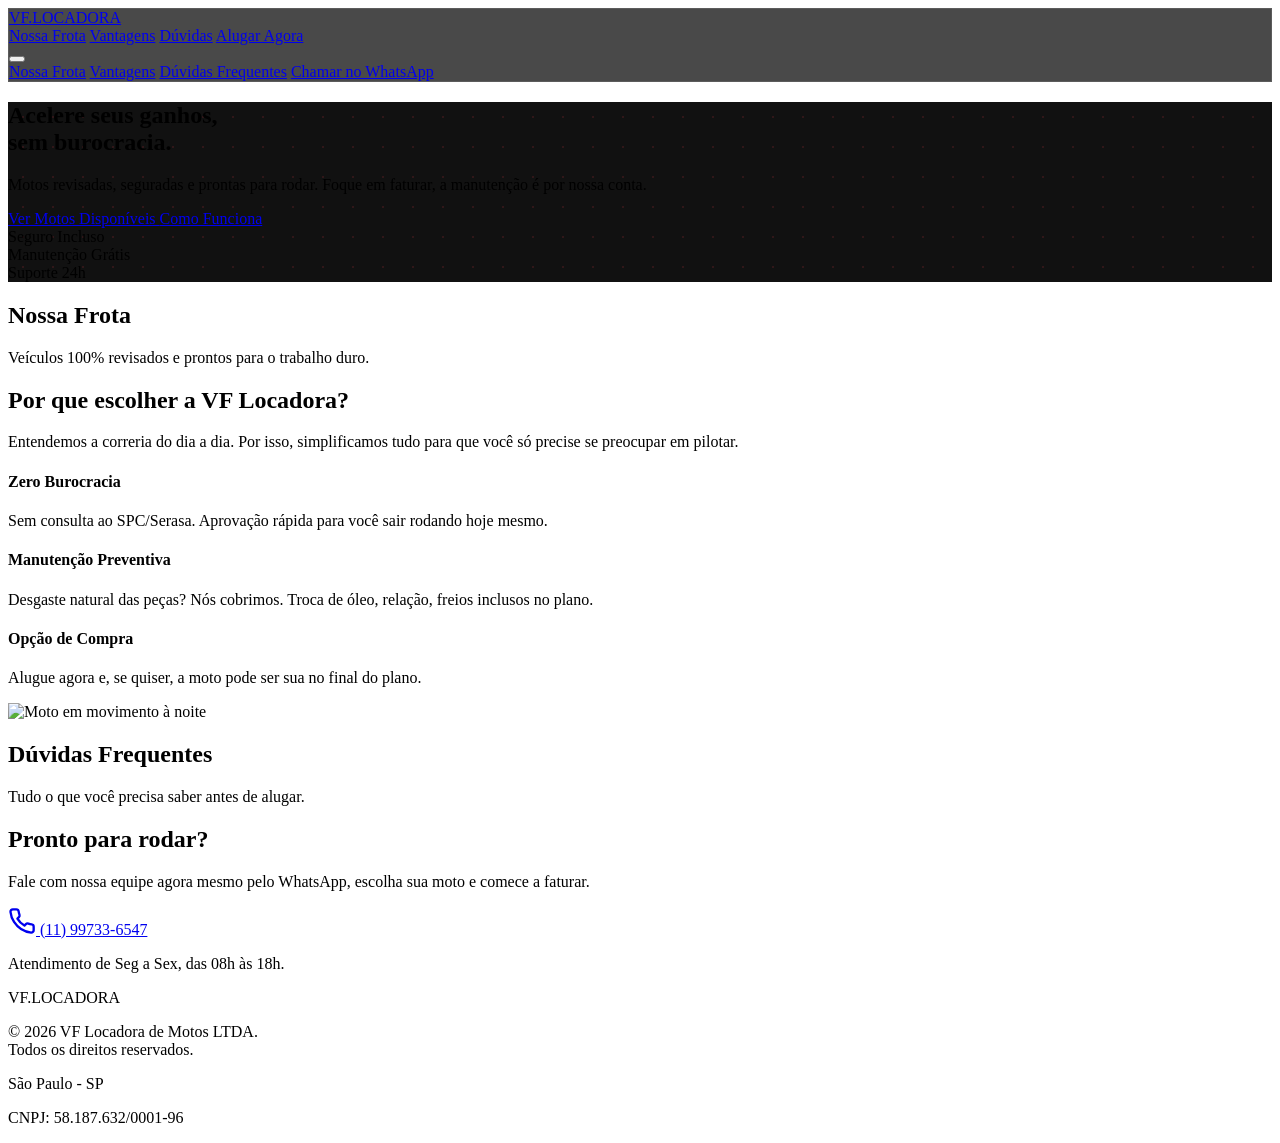
==== index.html @ 857b76a3 "MVP demonstração" ====
<!DOCTYPE html>
<html lang="pt-BR" class="scroll-smooth">
<head>
    <meta charset="UTF-8">
    <meta name="viewport" content="width=device-width, initial-scale=1.0">
    <title>VF Locadora de Motos | Aluguel Rápido e Fácil</title>
    <meta name="description" content="Alugue sua moto na VF Locadora. Modelos novos, sem burocracia e com o melhor preço para você focar no que importa.">
    <script src="https://cdn.tailwindcss.com"></script>
    <link rel="preconnect" href="https://fonts.googleapis.com">
    <link rel="preconnect" href="https://fonts.gstatic.com" crossorigin>
    <link href="https://fonts.googleapis.com/css2?family=Inter:wght@300;400;600;800&family=Montserrat:ital,wght@0,700;1,900&display=swap" rel="stylesheet">
    <script src="https://unpkg.com/lucide@latest"></script>
    <script>
        tailwind.config = {
            theme: {
                extend: {
                    colors: {
                        brand: {
                            red: '#E63946',
                            redDark: '#c72733',
                            black: '#111111',
                            darkGray: '#1C1C1C',
                            silver: '#D1D5DB', // gray-300 approx
                            lightSilver: '#F3F4F6' // gray-100
                        }
                    },
                    fontFamily: {
                        sans: ['Inter', 'sans-serif'],
                        display: ['Montserrat', 'sans-serif'],
                    }
                }
            }
        }
    </script>
    <style>
        .glass-panel {
            background: rgba(28, 28, 28, 0.8);
            backdrop-filter: blur(12px);
            -webkit-backdrop-filter: blur(12px);
            border: 1px solid rgba(255, 255, 255, 0.1);
        }
        
        .hero-pattern {
            background-color: #111111;
            background-image: radial-gradient(rgba(230, 57, 70, 0.15) 1px, transparent 1px);
            background-size: 30px 30px;
        }

        .moto-card {
            transition: transform 0.3s ease, box-shadow 0.3s ease;
        }
        .moto-card:hover {
            transform: translateY(-5px);
            box-shadow: 0 20px 25px -5px rgba(230, 57, 70, 0.1), 0 8px 10px -6px rgba(230, 57, 70, 0.1);
        }
    </style>
</head>
<body class="bg-brand-black text-brand-silver font-sans antialiased overflow-x-hidden">

    <nav class="fixed w-full z-50 glass-panel border-b-0">
        <div class="max-w-7xl mx-auto px-4 sm:px-6 lg:px-8">
            <div class="flex justify-between items-center h-20">
                <div class="flex-shrink-0 flex items-center">
                    <a href="#" class="font-display font-black text-3xl tracking-tighter text-white">
                        VF<span class="text-brand-red">.</span>LOCADORA
                    </a>
                </div>
                <div class="hidden md:flex space-x-8 items-center">
                    <a href="#frota" class="text-brand-silver hover:text-brand-red transition-colors font-semibold">Nossa Frota</a>
                    <a href="#vantagens" class="text-brand-silver hover:text-brand-red transition-colors font-semibold">Vantagens</a>
                    <a href="#faq" class="text-brand-silver hover:text-brand-red transition-colors font-semibold">Dúvidas</a>
                    <a href="#contato" class="bg-brand-red hover:bg-brand-redDark text-white px-6 py-2 rounded-full font-bold transition-all shadow-[0_0_15px_rgba(230,57,70,0.4)] hover:shadow-[0_0_25px_rgba(230,57,70,0.6)] flex items-center gap-2">
                        <i data-lucide="message-circle" class="w-5 h-5"></i>
                        Alugar Agora
                    </a>
                </div>
                <!-- Mobile menu button -->
                <div class="md:hidden flex items-center">
                    <button id="mobile-menu-btn" class="text-white hover:text-brand-red focus:outline-none">
                        <i data-lucide="menu" class="w-8 h-8"></i>
                    </button>
                </div>
            </div>
        </div>
        <!-- Mobile Menu Panel -->
        <div id="mobile-menu" class="hidden md:hidden bg-brand-darkGray border-t border-gray-800">
            <div class="px-2 pt-2 pb-3 space-y-1 sm:px-3">
                <a href="#frota" class="block px-3 py-2 text-base font-medium text-white hover:text-brand-red">Nossa Frota</a>
                <a href="#vantagens" class="block px-3 py-2 text-base font-medium text-white hover:text-brand-red">Vantagens</a>
                <a href="#faq" class="block px-3 py-2 text-base font-medium text-white hover:text-brand-red">Dúvidas Frequentes</a>
                <a href="#contato" class="block px-3 py-2 text-base font-bold text-brand-red">Chamar no WhatsApp</a>
            </div>
        </div>
    </nav>

    <section class="relative pt-32 pb-20 lg:pt-48 lg:pb-32 overflow-hidden hero-pattern">
        <!-- Abstract glowing orb -->
        <div class="absolute top-1/4 right-1/4 w-96 h-96 bg-brand-red rounded-full mix-blend-screen filter blur-[120px] opacity-30 animate-pulse"></div>
        
        <div class="max-w-7xl mx-auto px-4 sm:px-6 lg:px-8 relative z-10">
            <div class="text-center max-w-4xl mx-auto">
                <h1 class="text-4xl md:text-6xl lg:text-7xl font-display font-black text-white leading-tight mb-6">
                    Acelere seus ganhos, <br />
                    <span class="text-transparent bg-clip-text bg-gradient-to-r from-brand-red to-orange-500">
                        sem burocracia.
                    </span>
                </h1>
                <p class="mt-4 text-xl text-gray-400 mb-10 max-w-2xl mx-auto font-light">
                    Motos revisadas, seguradas e prontas para rodar. Foque em faturar, a manutenção é por nossa conta.
                </p>
                <div class="flex flex-col sm:flex-row gap-4 justify-center">
                    <a href="#frota" class="bg-brand-red hover:bg-brand-redDark text-white px-8 py-4 rounded-full font-bold text-lg transition-all shadow-[0_0_20px_rgba(230,57,70,0.4)] flex items-center justify-center gap-2">
                        Ver Motos Disponíveis
                        <i data-lucide="arrow-right" class="w-5 h-5"></i>
                    </a>
                    <a href="#vantagens" class="bg-transparent border border-brand-silver text-brand-silver hover:bg-white/5 hover:text-white px-8 py-4 rounded-full font-bold text-lg transition-all flex items-center justify-center">
                        Como Funciona
                    </a>
                </div>
                
                <!-- Trust badges -->
                <div class="mt-16 flex flex-wrap justify-center gap-8 text-gray-500 text-sm font-semibold uppercase tracking-wider">
                    <div class="flex items-center gap-2">
                        <i data-lucide="shield-check" class="text-brand-red"></i> Seguro Incluso
                    </div>
                    <div class="flex items-center gap-2">
                        <i data-lucide="wrench" class="text-brand-red"></i> Manutenção Grátis
                    </div>
                    <div class="flex items-center gap-2">
                        <i data-lucide="phone-call" class="text-brand-red"></i> Suporte 24h
                    </div>
                </div>
            </div>
        </div>
    </section>

    <section id="frota" class="py-24 bg-brand-darkGray relative">
        <div class="max-w-7xl mx-auto px-4 sm:px-6 lg:px-8">
            <div class="text-center mb-16">
                <h2 class="text-3xl md:text-5xl font-display font-black text-white mb-4">Nossa <span class="text-brand-red">Frota</span></h2>
                <p class="text-gray-400 text-lg">Veículos 100% revisados e prontos para o trabalho duro.</p>
            </div>

            <!-- Dynamic grid populated by JS -->
            <div id="motos-grid" class="grid grid-cols-1 md:grid-cols-2 lg:grid-cols-3 gap-8">
                <!-- Cards will be injected here -->
            </div>
        </div>
    </section>

    <section id="vantagens" class="py-24 bg-brand-black border-y border-gray-900">
        <div class="max-w-7xl mx-auto px-4 sm:px-6 lg:px-8">
            <div class="grid grid-cols-1 lg:grid-cols-2 gap-16 items-center">
                <div>
                    <h2 class="text-3xl md:text-4xl font-display font-black text-white mb-6">Por que escolher a <span class="text-brand-red">VF Locadora</span>?</h2>
                    <p class="text-gray-400 mb-8 text-lg">Entendemos a correria do dia a dia. Por isso, simplificamos tudo para que você só precise se preocupar em pilotar.</p>
                    
                    <div class="space-y-6">
                        <div class="flex gap-4">
                            <div class="flex-shrink-0 w-12 h-12 rounded-full bg-brand-red/10 flex items-center justify-center">
                                <i data-lucide="file-check-2" class="text-brand-red w-6 h-6"></i>
                            </div>
                            <div>
                                <h4 class="text-white font-bold text-xl">Zero Burocracia</h4>
                                <p class="text-gray-500 mt-1">Sem consulta ao SPC/Serasa. Aprovação rápida para você sair rodando hoje mesmo.</p>
                            </div>
                        </div>
                        <div class="flex gap-4">
                            <div class="flex-shrink-0 w-12 h-12 rounded-full bg-brand-red/10 flex items-center justify-center">
                                <i data-lucide="bike" class="text-brand-red w-6 h-6"></i>
                            </div>
                            <div>
                                <h4 class="text-white font-bold text-xl">Manutenção Preventiva</h4>
                                <p class="text-gray-500 mt-1">Desgaste natural das peças? Nós cobrimos. Troca de óleo, relação, freios inclusos no plano.</p>
                            </div>
                        </div>
                        <div class="flex gap-4">
                            <div class="flex-shrink-0 w-12 h-12 rounded-full bg-brand-red/10 flex items-center justify-center">
                                <i data-lucide="key" class="text-brand-red w-6 h-6"></i>
                            </div>
                            <div>
                                <h4 class="text-white font-bold text-xl">Opção de Compra</h4>
                                <p class="text-gray-500 mt-1">Alugue agora e, se quiser, a moto pode ser sua no final do plano.</p>
                            </div>
                        </div>
                    </div>
                </div>
                <div class="relative rounded-2xl overflow-hidden shadow-2xl">
                    <!-- Placeholder for an atmospheric image of a motorcycle -->
                    <img src="https://images.unsplash.com/photo-1558981403-c5f9899a28bc?ixlib=rb-4.0.3&auto=format&fit=crop&w=1000&q=80" alt="Moto em movimento à noite" class="w-full h-auto opacity-80 mix-blend-luminosity hover:mix-blend-normal transition-all duration-700" />
                    <div class="absolute inset-0 bg-gradient-to-tr from-brand-black via-transparent to-brand-red/20"></div>
                </div>
            </div>
        </div>
    </section>

    <section id="faq" class="py-24 bg-brand-darkGray">
        <div class="max-w-4xl mx-auto px-4 sm:px-6 lg:px-8">
            <div class="text-center mb-16">
                <h2 class="text-3xl md:text-5xl font-display font-black text-white mb-4">Dúvidas <span class="text-brand-red">Frequentes</span></h2>
                <p class="text-gray-400 text-lg">Tudo o que você precisa saber antes de alugar.</p>
            </div>

            <div class="space-y-4" id="faq-container">
                <!-- FAQs will be generated here by JS -->
            </div>
        </div>
    </section>

    <section id="contato" class="py-20 relative overflow-hidden bg-brand-red">
        <!-- Background pattern -->
        <div class="absolute inset-0 opacity-10 bg-[url('data:image/svg+xml,%3Csvg width=\'60\' height=\'60\' viewBox=\'0 0 60 60\' xmlns=\'http://www.w3.org/2000/svg\'%3E%3Cg fill=\'none\' fill-rule=\'evenodd\'%3E%3Cg fill=\'%23ffffff\' fill-opacity=\'1\'%3E%3Cpath d=\'M36 34v-4h-2v4h-4v2h4v4h2v-4h4v-2h-4zm0-30V0h-2v4h-4v2h4v4h2V6h4V4h-4zM6 34v-4H4v4H0v2h4v4h2v-4h4v-2H6zM6 4V0H4v4H0v2h4v4h2V6h4V4H6z\'/%3E%3C/g%3E%3C/g%3E%3C/svg%3E')]"></div>
        
        <div class="max-w-5xl mx-auto px-4 sm:px-6 lg:px-8 relative z-10 text-center">
            <h2 class="text-3xl md:text-5xl font-display font-black text-white mb-6">Pronto para rodar?</h2>
            <p class="text-white/90 text-xl mb-10 max-w-2xl mx-auto">
                Fale com nossa equipe agora mesmo pelo WhatsApp, escolha sua moto e comece a faturar.
            </p>
            
            <a href="https://wa.me/5511997336547?text=Olá,%20tenho%20interesse%20em%20alugar%20uma%20moto%20na%20VF%20Locadora!" target="_blank" rel="noopener noreferrer" 
               class="inline-flex items-center gap-3 bg-white text-brand-black hover:bg-gray-100 px-8 py-5 rounded-full font-bold text-xl transition-transform hover:scale-105 shadow-xl">
                <!-- Custom WhatsApp Icon -->
                <svg xmlns="http://www.w3.org/2000/svg" width="28" height="28" viewBox="0 0 24 24" fill="none" stroke="currentColor" stroke-width="2" stroke-linecap="round" stroke-linejoin="round" class="text-green-500"><path d="M22 16.92v3a2 2 0 0 1-2.18 2 19.79 19.79 0 0 1-8.63-3.07 19.5 19.5 0 0 1-6-6 19.79 19.79 0 0 1-3.07-8.67A2 2 0 0 1 4.11 2h3a2 2 0 0 1 2 1.72 12.84 12.84 0 0 0 .7 2.81 2 2 0 0 1-.45 2.11L8.09 9.91a16 16 0 0 0 6 6l1.27-1.27a2 2 0 0 1 2.11-.45 12.84 12.84 0 0 0 2.81.7A2 2 0 0 1 22 16.92z"></path></svg>
                (11) 99733-6547
            </a>
            
            <p class="mt-6 text-white/70 text-sm">Atendimento de Seg a Sex, das 08h às 18h.</p>
        </div>
    </section>

    <footer class="bg-brand-black border-t border-gray-900 py-12">
        <div class="max-w-7xl mx-auto px-4 sm:px-6 lg:px-8 flex flex-col md:flex-row justify-between items-center gap-6">
            <div class="text-center md:text-left">
                <span class="font-display font-black text-2xl text-white block mb-2">VF<span class="text-brand-red">.</span>LOCADORA</span>
                <p class="text-gray-500 text-sm">© 2026 VF Locadora de Motos LTDA.<br/>Todos os direitos reservados.</p>
            </div>
            
            <div class="text-center md:text-right text-gray-500 text-sm">
                <p class="mb-1"><i data-lucide="map-pin" class="inline w-4 h-4 mr-1"></i> São Paulo - SP</p>
                <p>CNPJ: 58.187.632/0001-96</p>
            </div>
        </div>
    </footer>

    <script>
        // Initialize Lucide Icons
        lucide.createIcons();

        // Mobile Menu Toggle
        const btn = document.getElementById('mobile-menu-btn');
        const menu = document.getElementById('mobile-menu');

        btn.addEventListener('click', () => {
            menu.classList.toggle('hidden');
        });

        // Data for Motorcycles (Can be easily edited here)
        const motos = [
            {
                nome: "Honda CG Fan 160",
                status: "Seminova",
                precoDiario: "43,00",
                precoSemanal: "300,00",
                caucao: "700,00",
                imagem: "https://placehold.co/600x400/222222/E63946?text=CG+Fan+160", // Placeholder for actual bike image
                destaque: false
            },
            {
                nome: "Honda CG Start 160",
                status: "Seminova",
                precoDiario: "38,50",
                precoSemanal: "270,00",
                caucao: "700,00",
                imagem: "https://placehold.co/600x400/222222/D1D5DB?text=CG+Start+160",
                destaque: true // Makes it pop out
            },
            {
                nome: "Honda CG Start 160",
                status: "Zero KM (2025)",
                precoDiario: "48,50",
                precoSemanal: "340,00",
                caucao: "900,00",
                imagem: "https://placehold.co/600x400/222222/ffffff?text=CG+Start+2025",
                destaque: false
            }
        ];

        // Render Motorcycles
        const grid = document.getElementById('motos-grid');
        motos.forEach(moto => {
            const card = document.createElement('div');
            card.className = `moto-card bg-brand-black rounded-2xl overflow-hidden border border-gray-800 flex flex-col ${moto.destaque ? 'ring-2 ring-brand-red relative' : ''}`;
            
            let badgeHtml = '';
            if (moto.destaque) {
                badgeHtml = `<div class="absolute top-4 right-4 bg-brand-red text-white text-xs font-bold px-3 py-1 rounded-full z-10 uppercase tracking-wider">Mais Popular</div>`;
            }

            card.innerHTML = `
                ${badgeHtml}
                <div class="h-48 overflow-hidden bg-gray-900 relative">
                    <img src="${moto.imagem}" alt="${moto.nome}" class="w-full h-full object-cover opacity-80 mix-blend-screen">
                    <div class="absolute bottom-0 left-0 w-full p-4 bg-gradient-to-t from-black to-transparent">
                        <span class="text-xs font-bold text-gray-300 bg-gray-800/80 px-2 py-1 rounded backdrop-blur-sm">${moto.status}</span>
                    </div>
                </div>
                <div class="p-6 flex-grow flex flex-col">
                    <h3 class="text-2xl font-bold text-white mb-4 font-display">${moto.nome}</h3>
                    
                    <div class="space-y-3 mb-6 flex-grow">
                        <div class="flex justify-between items-center border-b border-gray-800 pb-2">
                            <span class="text-gray-400">Diária (aprox.)</span>
                            <span class="text-xl font-bold text-white">R$ ${moto.precoDiario}</span>
                        </div>
                        <div class="flex justify-between items-center border-b border-gray-800 pb-2">
                            <span class="text-gray-400">Plano Semanal</span>
                            <span class="text-lg font-semibold text-brand-red">R$ ${moto.precoSemanal}</span>
                        </div>
                        <div class="flex justify-between items-center">
                            <span class="text-gray-500 text-sm">Caução</span>
                            <span class="text-gray-300 text-sm">R$ ${moto.caucao}</span>
                        </div>
                    </div>
                    
                    <a href="https://wa.me/5511997336547?text=Olá,%20tenho%20interesse%20na%20moto%20${encodeURIComponent(moto.nome)}%20(${encodeURIComponent(moto.status)})" target="_blank" 
                       class="w-full text-center bg-gray-800 hover:bg-brand-red text-white font-bold py-3 px-4 rounded-xl transition-colors mt-auto">
                        Reservar Esta Moto
                    </a>
                </div>
            `;
            grid.appendChild(card);
        });

        // FAQ Data
        const faqs = [
            {
                pergunta: "Preciso ter nome limpo para alugar?",
                resposta: "Não! Na VF Locadora nós não fazemos consulta ao SPC ou Serasa. Queremos facilitar o seu trabalho."
            },
            {
                pergunta: "O que está incluso no valor do aluguel?",
                resposta: "O valor inclui a moto revisada, IPVA e licenciamento pagos, seguro contra roubo e furto, guincho e suporte 24h, e manutenção preventiva (desgaste natural)."
            },
            {
                pergunta: "Como funciona o caução?",
                resposta: "O caução é um valor de garantia pago na retirada da moto. Ele é devolvido no término do contrato, conforme os termos estabelecidos (como eventuais descontos por avarias não cobertas)."
            },
            {
                pergunta: "Onde vocês atendem?",
                resposta: "Atualmente atendemos São Paulo (foco na Zona Leste), Guarulhos, Alto Tietê e região."
            },
            {
                pergunta: "Quais as formas de pagamento aceitas?",
                resposta: "Aceitamos PIX, Cartão de Crédito, Cartão de Débito e Dinheiro."
            }
        ];

        // Render FAQs with accordion logic
        const faqContainer = document.getElementById('faq-container');
        faqs.forEach((faq, index) => {
            const item = document.createElement('div');
            item.className = 'border border-gray-800 rounded-xl bg-brand-black overflow-hidden transition-all duration-300';
            item.innerHTML = `
                <button class="faq-btn w-full text-left px-6 py-5 focus:outline-none flex justify-between items-center" data-index="${index}">
                    <span class="font-bold text-lg text-white pr-4">${faq.pergunta}</span>
                    <i data-lucide="chevron-down" class="text-brand-red transition-transform duration-300 w-5 h-5 flex-shrink-0" id="icon-${index}"></i>
                </button>
                <div class="faq-content hidden px-6 pb-5 text-gray-400" id="content-${index}">
                    <p>${faq.resposta}</p>
                </div>
            `;
            faqContainer.appendChild(item);
        });

        // Re-init icons for the newly injected HTML
        lucide.createIcons();

        // FAQ Interaction Logic
        document.querySelectorAll('.faq-btn').forEach(btn => {
            btn.addEventListener('click', () => {
                const index = btn.getAttribute('data-index');
                const content = document.getElementById(`content-${index}`);
                const icon = document.getElementById(`icon-${index}`);
                
                // Toggle current
                if (content.classList.contains('hidden')) {
                    content.classList.remove('hidden');
                    icon.style.transform = 'rotate(180deg)';
                } else {
                    content.classList.add('hidden');
                    icon.style.transform = 'rotate(0deg)';
                }
            });
        });
    </script>
</body>
</html>
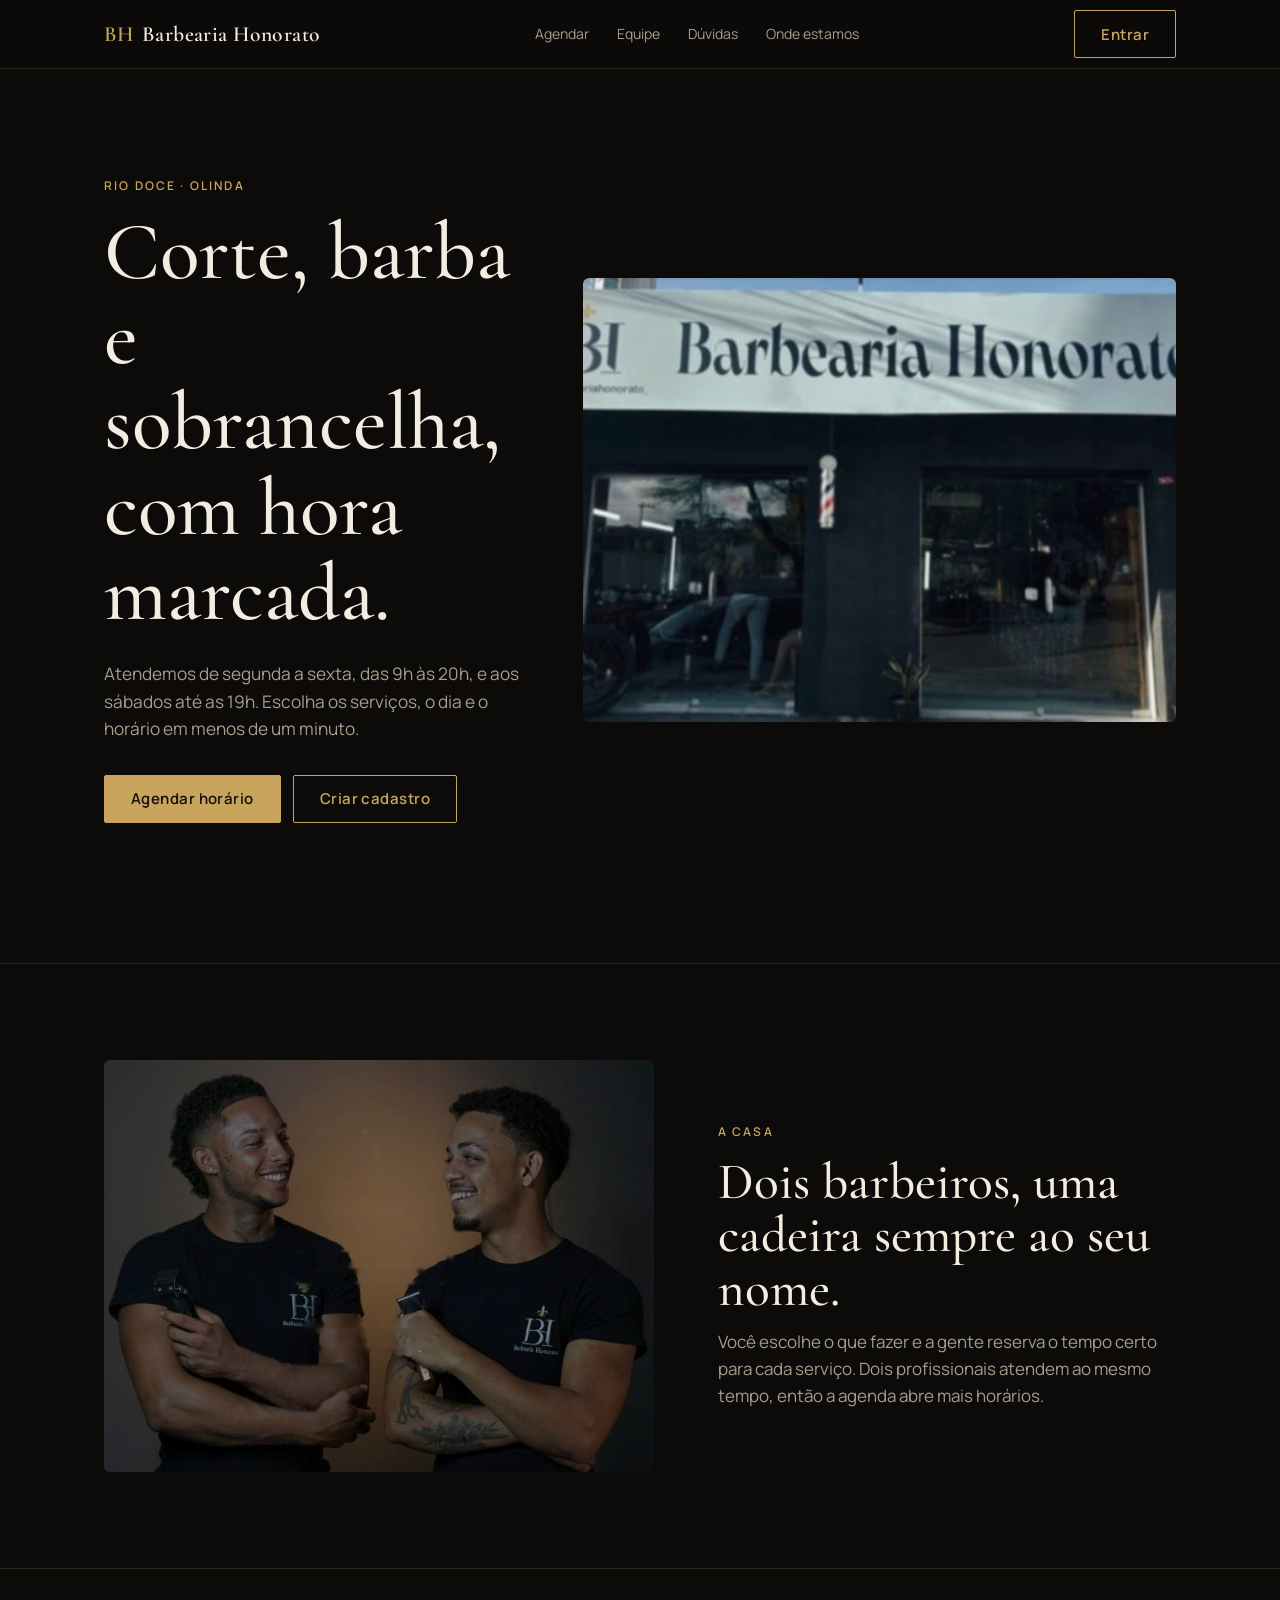
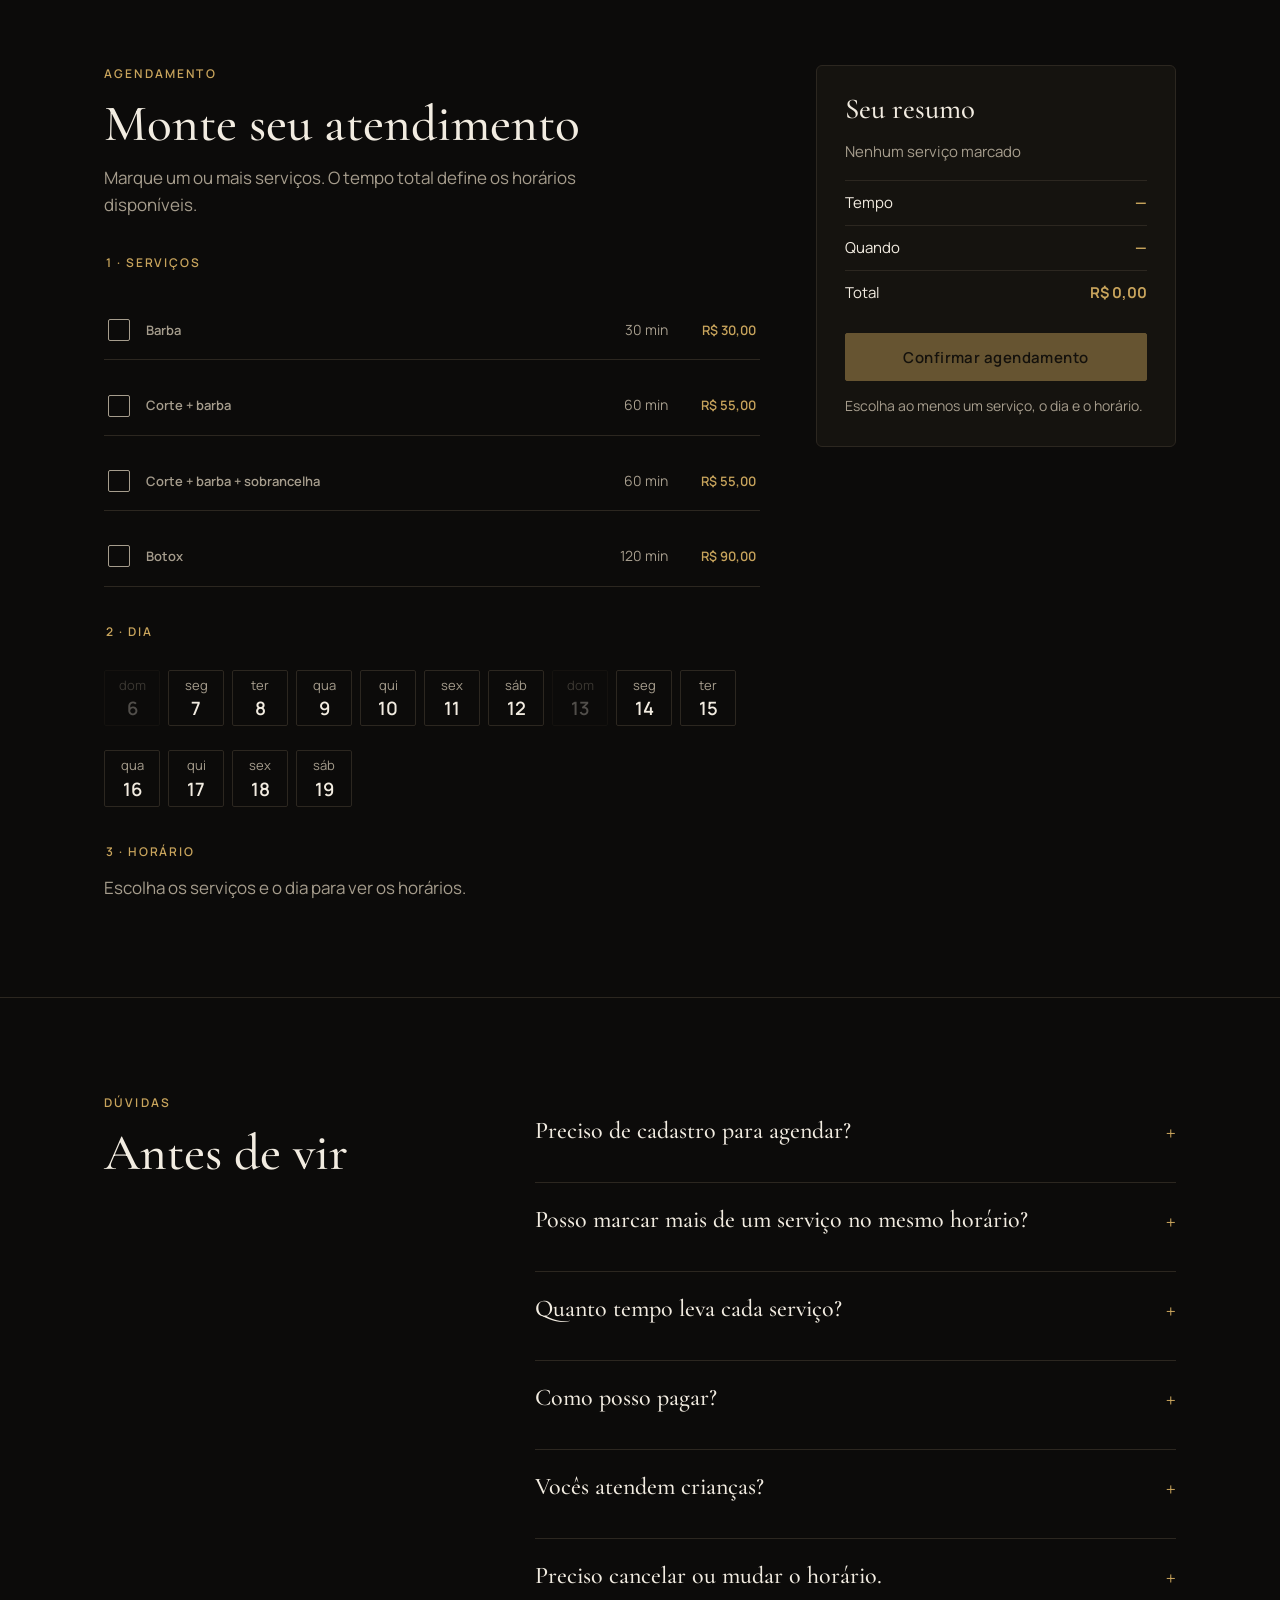
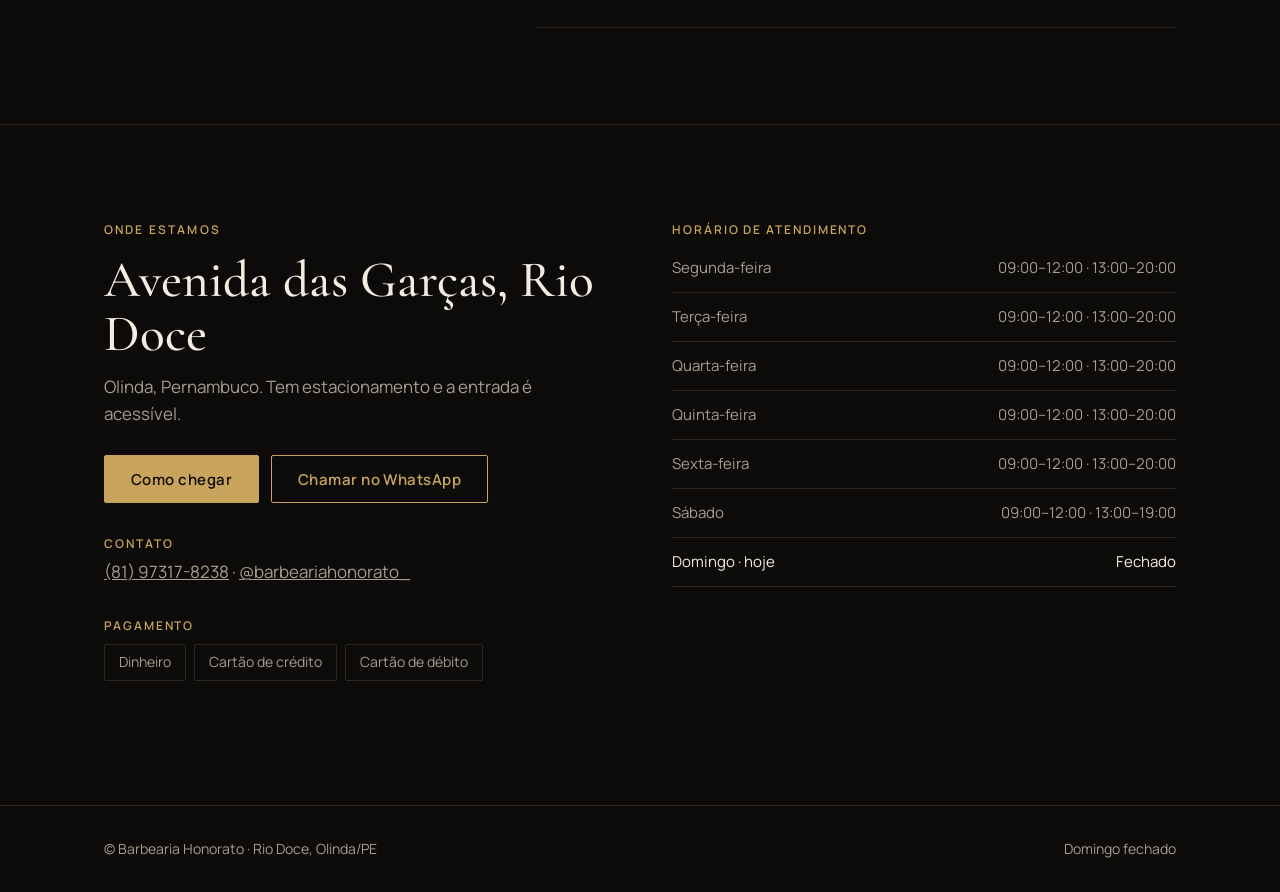
==== commit 1b57a3fd: "barbearia" ====
--- a/index.html
+++ b/index.html
@@ -1,397 +1,80 @@
-<!DOCTYPE html>
-<html lang="pt-BR" class="scroll-smooth">
+<!doctype html>
+<html lang="pt-BR">
 <head>
-    <meta charset="UTF-8">
-    <meta name="viewport" content="width=device-width, initial-scale=1.0">
-    <title>VF Locadora de Motos | Aluguel Rápido e Fácil</title>
-    <meta name="description" content="Alugue sua moto na VF Locadora. Modelos novos, sem burocracia e com o melhor preço para você focar no que importa.">
-    <script src="https://cdn.tailwindcss.com"></script>
-    <link rel="preconnect" href="https://fonts.googleapis.com">
-    <link rel="preconnect" href="https://fonts.gstatic.com" crossorigin>
-    <link href="https://fonts.googleapis.com/css2?family=Inter:wght@300;400;600;800&family=Montserrat:ital,wght@0,700;1,900&display=swap" rel="stylesheet">
-    <script src="https://unpkg.com/lucide@latest"></script>
-    <script>
-        tailwind.config = {
-            theme: {
-                extend: {
-                    colors: {
-                        brand: {
-                            red: '#E63946',
-                            redDark: '#c72733',
-                            black: '#111111',
-                            darkGray: '#1C1C1C',
-                            silver: '#D1D5DB', // gray-300 approx
-                            lightSilver: '#F3F4F6' // gray-100
-                        }
-                    },
-                    fontFamily: {
-                        sans: ['Inter', 'sans-serif'],
-                        display: ['Montserrat', 'sans-serif'],
-                    }
-                }
-            }
-        }
-    </script>
-    <style>
-        .glass-panel {
-            background: rgba(28, 28, 28, 0.8);
-            backdrop-filter: blur(12px);
-            -webkit-backdrop-filter: blur(12px);
-            border: 1px solid rgba(255, 255, 255, 0.1);
-        }
-        
-        .hero-pattern {
-            background-color: #111111;
-            background-image: radial-gradient(rgba(230, 57, 70, 0.15) 1px, transparent 1px);
-            background-size: 30px 30px;
-        }
+<meta charset="utf-8">
+<meta name="viewport" content="width=device-width, initial-scale=1, viewport-fit=cover">
+<title>Barbearia Honorato — Rio Doce, Olinda</title>
+<meta name="description" content="Corte, barba e sobrancelha em Rio Doce, Olinda. Faça seu cadastro e agende online, de segunda a sábado.">
+<link rel="preconnect" href="https://fonts.googleapis.com">
+<link rel="stylesheet" href="https://fonts.googleapis.com/css2?family=Cormorant+Garamond:wght@400;500;600&family=Manrope:wght@400;500;600;700&display=swap">
+<link rel="stylesheet" href="style.css">
+</head>
+<body>
+<a class="skip" href="#agendar">Ir para o agendamento</a>
+<header><div class="w">
+<a class="logo" href="#top"><i>BH</i>Barbearia Honorato</a>
+<nav aria-label="Principal"><a class="lk" href="#agendar">Agendar</a><a class="lk" href="#equipe">Equipe</a><a class="lk" href="#duvidas">Dúvidas</a><a class="lk" href="#onde">Onde estamos</a></nav>
+<button class="b o" id="acct" type="button">Entrar</button>
+</div></header>
 
-        .moto-card {
-            transition: transform 0.3s ease, box-shadow 0.3s ease;
-        }
-        .moto-card:hover {
-            transform: translateY(-5px);
-            box-shadow: 0 20px 25px -5px rgba(230, 57, 70, 0.1), 0 8px 10px -6px rgba(230, 57, 70, 0.1);
-        }
-    </style>
-</head>
-<body class="bg-brand-black text-brand-silver font-sans antialiased overflow-x-hidden">
+<main id="top">
+<section class="hero"><div class="w">
+<div>
+<span class="k" data-enter>Rio Doce · Olinda</span>
+<h1 data-enter="2">Corte, barba e sobrancelha, com hora marcada.</h1>
+<p data-enter="3">Atendemos de segunda a sexta, das 9h às 20h, e aos sábados até as 19h. Escolha os serviços, o dia e o horário em menos de um minuto.</p>
+<div class="acts" data-enter="4"><a class="b" href="#agendar">Agendar horário</a><button class="b o" type="button" data-open="reg">Criar cadastro</button></div>
+</div>
+<div class="ph" data-enter="2"><img src="assets/fachada.jpg" width="617" height="361" alt="Fachada da Barbearia Honorato, com o letreiro e o poste de barbeiro na entrada"></div>
+</div></section>
 
-    <nav class="fixed w-full z-50 glass-panel border-b-0">
-        <div class="max-w-7xl mx-auto px-4 sm:px-6 lg:px-8">
-            <div class="flex justify-between items-center h-20">
-                <div class="flex-shrink-0 flex items-center">
-                    <a href="#" class="font-display font-black text-3xl tracking-tighter text-white">
-                        VF<span class="text-brand-red">.</span>LOCADORA
-                    </a>
-                </div>
-                <div class="hidden md:flex space-x-8 items-center">
-                    <a href="#frota" class="text-brand-silver hover:text-brand-red transition-colors font-semibold">Nossa Frota</a>
-                    <a href="#vantagens" class="text-brand-silver hover:text-brand-red transition-colors font-semibold">Vantagens</a>
-                    <a href="#faq" class="text-brand-silver hover:text-brand-red transition-colors font-semibold">Dúvidas</a>
-                    <a href="#contato" class="bg-brand-red hover:bg-brand-redDark text-white px-6 py-2 rounded-full font-bold transition-all shadow-[0_0_15px_rgba(230,57,70,0.4)] hover:shadow-[0_0_25px_rgba(230,57,70,0.6)] flex items-center gap-2">
-                        <i data-lucide="message-circle" class="w-5 h-5"></i>
-                        Alugar Agora
-                    </a>
-                </div>
-                <!-- Mobile menu button -->
-                <div class="md:hidden flex items-center">
-                    <button id="mobile-menu-btn" class="text-white hover:text-brand-red focus:outline-none">
-                        <i data-lucide="menu" class="w-8 h-8"></i>
-                    </button>
-                </div>
-            </div>
-        </div>
-        <!-- Mobile Menu Panel -->
-        <div id="mobile-menu" class="hidden md:hidden bg-brand-darkGray border-t border-gray-800">
-            <div class="px-2 pt-2 pb-3 space-y-1 sm:px-3">
-                <a href="#frota" class="block px-3 py-2 text-base font-medium text-white hover:text-brand-red">Nossa Frota</a>
-                <a href="#vantagens" class="block px-3 py-2 text-base font-medium text-white hover:text-brand-red">Vantagens</a>
-                <a href="#faq" class="block px-3 py-2 text-base font-medium text-white hover:text-brand-red">Dúvidas Frequentes</a>
-                <a href="#contato" class="block px-3 py-2 text-base font-bold text-brand-red">Chamar no WhatsApp</a>
-            </div>
-        </div>
-    </nav>
+<section class="team" id="equipe"><div class="w">
+<div class="ph"><img loading="lazy" src="assets/equipe.jpg" width="920" height="691" alt="Os dois barbeiros da Honorato sorrindo, de braços cruzados e com as máquinas na mão"></div>
+<div><span class="k">A casa</span><h2>Dois barbeiros, uma cadeira sempre ao seu nome.</h2><p>Você escolhe o que fazer e a gente reserva o tempo certo para cada serviço. Dois profissionais atendem ao mesmo tempo, então a agenda abre mais horários.</p></div>
+</div></section>
 
-    <section class="relative pt-32 pb-20 lg:pt-48 lg:pb-32 overflow-hidden hero-pattern">
-        <!-- Abstract glowing orb -->
-        <div class="absolute top-1/4 right-1/4 w-96 h-96 bg-brand-red rounded-full mix-blend-screen filter blur-[120px] opacity-30 animate-pulse"></div>
-        
-        <div class="max-w-7xl mx-auto px-4 sm:px-6 lg:px-8 relative z-10">
-            <div class="text-center max-w-4xl mx-auto">
-                <h1 class="text-4xl md:text-6xl lg:text-7xl font-display font-black text-white leading-tight mb-6">
-                    Acelere seus ganhos, <br />
-                    <span class="text-transparent bg-clip-text bg-gradient-to-r from-brand-red to-orange-500">
-                        sem burocracia.
-                    </span>
-                </h1>
-                <p class="mt-4 text-xl text-gray-400 mb-10 max-w-2xl mx-auto font-light">
-                    Motos revisadas, seguradas e prontas para rodar. Foque em faturar, a manutenção é por nossa conta.
-                </p>
-                <div class="flex flex-col sm:flex-row gap-4 justify-center">
-                    <a href="#frota" class="bg-brand-red hover:bg-brand-redDark text-white px-8 py-4 rounded-full font-bold text-lg transition-all shadow-[0_0_20px_rgba(230,57,70,0.4)] flex items-center justify-center gap-2">
-                        Ver Motos Disponíveis
-                        <i data-lucide="arrow-right" class="w-5 h-5"></i>
-                    </a>
-                    <a href="#vantagens" class="bg-transparent border border-brand-silver text-brand-silver hover:bg-white/5 hover:text-white px-8 py-4 rounded-full font-bold text-lg transition-all flex items-center justify-center">
-                        Como Funciona
-                    </a>
-                </div>
-                
-                <!-- Trust badges -->
-                <div class="mt-16 flex flex-wrap justify-center gap-8 text-gray-500 text-sm font-semibold uppercase tracking-wider">
-                    <div class="flex items-center gap-2">
-                        <i data-lucide="shield-check" class="text-brand-red"></i> Seguro Incluso
-                    </div>
-                    <div class="flex items-center gap-2">
-                        <i data-lucide="wrench" class="text-brand-red"></i> Manutenção Grátis
-                    </div>
-                    <div class="flex items-center gap-2">
-                        <i data-lucide="phone-call" class="text-brand-red"></i> Suporte 24h
-                    </div>
-                </div>
-            </div>
-        </div>
-    </section>
+<section class="book" id="agendar"><div class="w">
+<div>
+<span class="k">Agendamento</span><h2>Monte seu atendimento</h2>
+<p>Marque um ou mais serviços. O tempo total define os horários disponíveis.</p>
+<fieldset><legend>1 · Serviços</legend><div id="svcs"></div></fieldset>
+<fieldset><legend>2 · Dia</legend><div class="chips" id="days"></div></fieldset>
+<fieldset><legend>3 · Horário</legend><div class="chips" id="slots" aria-live="polite"></div></fieldset>
+</div>
+<aside class="sum" aria-labelledby="sh"><h3 id="sh">Seu resumo</h3>
+<ul id="sl"></ul>
+<div class="row"><span>Tempo</span><b id="st">—</b></div><div class="row"><span>Quando</span><b id="sw">—</b></div><div class="row"><span>Total</span><b id="sp">R$ 0,00</b></div>
+<button class="b" id="ok" type="button" disabled>Confirmar agendamento</button>
+<div class="msg" id="msg" role="status">Escolha ao menos um serviço, o dia e o horário.</div>
+</aside>
+</div></section>
 
-    <section id="frota" class="py-24 bg-brand-darkGray relative">
-        <div class="max-w-7xl mx-auto px-4 sm:px-6 lg:px-8">
-            <div class="text-center mb-16">
-                <h2 class="text-3xl md:text-5xl font-display font-black text-white mb-4">Nossa <span class="text-brand-red">Frota</span></h2>
-                <p class="text-gray-400 text-lg">Veículos 100% revisados e prontos para o trabalho duro.</p>
-            </div>
+<section class="faq" id="duvidas"><div class="w">
+<div><span class="k">Dúvidas</span><h2>Antes de vir</h2></div>
+<div>
+<details><summary>Preciso de cadastro para agendar?</summary><p>Sim, só uma vez: nome e WhatsApp. Com o cadastro você vê e cancela seus horários em “Meus agendamentos”.</p></details>
+<details><summary>Posso marcar mais de um serviço no mesmo horário?</summary><p>Pode. Marque, por exemplo, corte e barba, e o sistema soma o tempo e só mostra horários em que tudo cabe.</p></details>
+<details><summary>Quanto tempo leva cada serviço?</summary><p>Barba, 30 minutos. Corte com barba, 60 minutos. Botox, 120 minutos. O tempo aparece ao lado de cada serviço.</p></details>
+<details><summary>Como posso pagar?</summary><p>Dinheiro, cartão de crédito e cartão de débito.</p></details>
+<details><summary>Vocês atendem crianças?</summary><p>Sim. A barbearia também tem Wi-Fi, estacionamento e acessibilidade.</p></details>
+<details><summary>Preciso cancelar ou mudar o horário.</summary><p>Abra “Meus agendamentos” e cancele por lá, depois marque outro horário. Se preferir, chame no WhatsApp.</p></details>
+</div>
+</div></section>
 
-            <!-- Dynamic grid populated by JS -->
-            <div id="motos-grid" class="grid grid-cols-1 md:grid-cols-2 lg:grid-cols-3 gap-8">
-                <!-- Cards will be injected here -->
-            </div>
-        </div>
-    </section>
+<section class="loc" id="onde"><div class="w">
+<div><span class="k">Onde estamos</span><h2>Avenida das Garças, Rio Doce</h2><p>Olinda, Pernambuco. Tem estacionamento e a entrada é acessível.</p>
+<div class="acts" style="margin-top:28px"><a class="b" href="https://www.google.com/maps/search/?api=1&query=Barbearia+Honorato+Avenida+das+Gar%C3%A7as+Rio+Doce+Olinda" target="_blank" rel="noopener">Como chegar</a><a class="b o" href="https://wa.me/5581973178238" target="_blank" rel="noopener">Chamar no WhatsApp</a></div>
+<h3 class="s">Contato</h3><p><a class="lk" href="tel:+5581973178238">(81) 97317-8238</a> · <a class="lk" href="https://instagram.com/barbeariahonorato_" target="_blank" rel="noopener">@barbeariahonorato_</a></p>
+<h3 class="s">Pagamento</h3><div class="pills"><span>Dinheiro</span><span>Cartão de crédito</span><span>Cartão de débito</span></div></div>
+<div><h3 class="s" style="margin-top:0">Horário de atendimento</h3>
+<dl id="hrs"></dl></div>
+</div></section>
+</main>
+<footer><div class="w"><span>© Barbearia Honorato · Rio Doce, Olinda/PE</span><span>Domingo fechado</span></div></footer>
 
-    <section id="vantagens" class="py-24 bg-brand-black border-y border-gray-900">
-        <div class="max-w-7xl mx-auto px-4 sm:px-6 lg:px-8">
-            <div class="grid grid-cols-1 lg:grid-cols-2 gap-16 items-center">
-                <div>
-                    <h2 class="text-3xl md:text-4xl font-display font-black text-white mb-6">Por que escolher a <span class="text-brand-red">VF Locadora</span>?</h2>
-                    <p class="text-gray-400 mb-8 text-lg">Entendemos a correria do dia a dia. Por isso, simplificamos tudo para que você só precise se preocupar em pilotar.</p>
-                    
-                    <div class="space-y-6">
-                        <div class="flex gap-4">
-                            <div class="flex-shrink-0 w-12 h-12 rounded-full bg-brand-red/10 flex items-center justify-center">
-                                <i data-lucide="file-check-2" class="text-brand-red w-6 h-6"></i>
-                            </div>
-                            <div>
-                                <h4 class="text-white font-bold text-xl">Zero Burocracia</h4>
-                                <p class="text-gray-500 mt-1">Sem consulta ao SPC/Serasa. Aprovação rápida para você sair rodando hoje mesmo.</p>
-                            </div>
-                        </div>
-                        <div class="flex gap-4">
-                            <div class="flex-shrink-0 w-12 h-12 rounded-full bg-brand-red/10 flex items-center justify-center">
-                                <i data-lucide="bike" class="text-brand-red w-6 h-6"></i>
-                            </div>
-                            <div>
-                                <h4 class="text-white font-bold text-xl">Manutenção Preventiva</h4>
-                                <p class="text-gray-500 mt-1">Desgaste natural das peças? Nós cobrimos. Troca de óleo, relação, freios inclusos no plano.</p>
-                            </div>
-                        </div>
-                        <div class="flex gap-4">
-                            <div class="flex-shrink-0 w-12 h-12 rounded-full bg-brand-red/10 flex items-center justify-center">
-                                <i data-lucide="key" class="text-brand-red w-6 h-6"></i>
-                            </div>
-                            <div>
-                                <h4 class="text-white font-bold text-xl">Opção de Compra</h4>
-                                <p class="text-gray-500 mt-1">Alugue agora e, se quiser, a moto pode ser sua no final do plano.</p>
-                            </div>
-                        </div>
-                    </div>
-                </div>
-                <div class="relative rounded-2xl overflow-hidden shadow-2xl">
-                    <!-- Placeholder for an atmospheric image of a motorcycle -->
-                    <img src="https://images.unsplash.com/photo-1558981403-c5f9899a28bc?ixlib=rb-4.0.3&auto=format&fit=crop&w=1000&q=80" alt="Moto em movimento à noite" class="w-full h-auto opacity-80 mix-blend-luminosity hover:mix-blend-normal transition-all duration-700" />
-                    <div class="absolute inset-0 bg-gradient-to-tr from-brand-black via-transparent to-brand-red/20"></div>
-                </div>
-            </div>
-        </div>
-    </section>
+<dialog id="dlg" aria-labelledby="dt"><button class="x" type="button" aria-label="Fechar" id="cx">×</button>
+<h2 id="dt"></h2><div id="dbody"></div></dialog>
 
-    <section id="faq" class="py-24 bg-brand-darkGray">
-        <div class="max-w-4xl mx-auto px-4 sm:px-6 lg:px-8">
-            <div class="text-center mb-16">
-                <h2 class="text-3xl md:text-5xl font-display font-black text-white mb-4">Dúvidas <span class="text-brand-red">Frequentes</span></h2>
-                <p class="text-gray-400 text-lg">Tudo o que você precisa saber antes de alugar.</p>
-            </div>
-
-            <div class="space-y-4" id="faq-container">
-                <!-- FAQs will be generated here by JS -->
-            </div>
-        </div>
-    </section>
-
-    <section id="contato" class="py-20 relative overflow-hidden bg-brand-red">
-        <!-- Background pattern -->
-        <div class="absolute inset-0 opacity-10 bg-[url('data:image/svg+xml,%3Csvg width=\'60\' height=\'60\' viewBox=\'0 0 60 60\' xmlns=\'http://www.w3.org/2000/svg\'%3E%3Cg fill=\'none\' fill-rule=\'evenodd\'%3E%3Cg fill=\'%23ffffff\' fill-opacity=\'1\'%3E%3Cpath d=\'M36 34v-4h-2v4h-4v2h4v4h2v-4h4v-2h-4zm0-30V0h-2v4h-4v2h4v4h2V6h4V4h-4zM6 34v-4H4v4H0v2h4v4h2v-4h4v-2H6zM6 4V0H4v4H0v2h4v4h2V6h4V4H6z\'/%3E%3C/g%3E%3C/g%3E%3C/svg%3E')]"></div>
-        
-        <div class="max-w-5xl mx-auto px-4 sm:px-6 lg:px-8 relative z-10 text-center">
-            <h2 class="text-3xl md:text-5xl font-display font-black text-white mb-6">Pronto para rodar?</h2>
-            <p class="text-white/90 text-xl mb-10 max-w-2xl mx-auto">
-                Fale com nossa equipe agora mesmo pelo WhatsApp, escolha sua moto e comece a faturar.
-            </p>
-            
-            <a href="https://wa.me/5511997336547?text=Olá,%20tenho%20interesse%20em%20alugar%20uma%20moto%20na%20VF%20Locadora!" target="_blank" rel="noopener noreferrer" 
-               class="inline-flex items-center gap-3 bg-white text-brand-black hover:bg-gray-100 px-8 py-5 rounded-full font-bold text-xl transition-transform hover:scale-105 shadow-xl">
-                <!-- Custom WhatsApp Icon -->
-                <svg xmlns="http://www.w3.org/2000/svg" width="28" height="28" viewBox="0 0 24 24" fill="none" stroke="currentColor" stroke-width="2" stroke-linecap="round" stroke-linejoin="round" class="text-green-500"><path d="M22 16.92v3a2 2 0 0 1-2.18 2 19.79 19.79 0 0 1-8.63-3.07 19.5 19.5 0 0 1-6-6 19.79 19.79 0 0 1-3.07-8.67A2 2 0 0 1 4.11 2h3a2 2 0 0 1 2 1.72 12.84 12.84 0 0 0 .7 2.81 2 2 0 0 1-.45 2.11L8.09 9.91a16 16 0 0 0 6 6l1.27-1.27a2 2 0 0 1 2.11-.45 12.84 12.84 0 0 0 2.81.7A2 2 0 0 1 22 16.92z"></path></svg>
-                (11) 99733-6547
-            </a>
-            
-            <p class="mt-6 text-white/70 text-sm">Atendimento de Seg a Sex, das 08h às 18h.</p>
-        </div>
-    </section>
-
-    <footer class="bg-brand-black border-t border-gray-900 py-12">
-        <div class="max-w-7xl mx-auto px-4 sm:px-6 lg:px-8 flex flex-col md:flex-row justify-between items-center gap-6">
-            <div class="text-center md:text-left">
-                <span class="font-display font-black text-2xl text-white block mb-2">VF<span class="text-brand-red">.</span>LOCADORA</span>
-                <p class="text-gray-500 text-sm">© 2026 VF Locadora de Motos LTDA.<br/>Todos os direitos reservados.</p>
-            </div>
-            
-            <div class="text-center md:text-right text-gray-500 text-sm">
-                <p class="mb-1"><i data-lucide="map-pin" class="inline w-4 h-4 mr-1"></i> São Paulo - SP</p>
-                <p>CNPJ: 58.187.632/0001-96</p>
-            </div>
-        </div>
-    </footer>
-
-    <script>
-        // Initialize Lucide Icons
-        lucide.createIcons();
-
-        // Mobile Menu Toggle
-        const btn = document.getElementById('mobile-menu-btn');
-        const menu = document.getElementById('mobile-menu');
-
-        btn.addEventListener('click', () => {
-            menu.classList.toggle('hidden');
-        });
-
-        // Data for Motorcycles (Can be easily edited here)
-        const motos = [
-            {
-                nome: "Honda CG Fan 160",
-                status: "Seminova",
-                precoDiario: "43,00",
-                precoSemanal: "300,00",
-                caucao: "700,00",
-                imagem: "https://placehold.co/600x400/222222/E63946?text=CG+Fan+160", // Placeholder for actual bike image
-                destaque: false
-            },
-            {
-                nome: "Honda CG Start 160",
-                status: "Seminova",
-                precoDiario: "38,50",
-                precoSemanal: "270,00",
-                caucao: "700,00",
-                imagem: "https://placehold.co/600x400/222222/D1D5DB?text=CG+Start+160",
-                destaque: true // Makes it pop out
-            },
-            {
-                nome: "Honda CG Start 160",
-                status: "Zero KM (2025)",
-                precoDiario: "48,50",
-                precoSemanal: "340,00",
-                caucao: "900,00",
-                imagem: "https://placehold.co/600x400/222222/ffffff?text=CG+Start+2025",
-                destaque: false
-            }
-        ];
-
-        // Render Motorcycles
-        const grid = document.getElementById('motos-grid');
-        motos.forEach(moto => {
-            const card = document.createElement('div');
-            card.className = `moto-card bg-brand-black rounded-2xl overflow-hidden border border-gray-800 flex flex-col ${moto.destaque ? 'ring-2 ring-brand-red relative' : ''}`;
-            
-            let badgeHtml = '';
-            if (moto.destaque) {
-                badgeHtml = `<div class="absolute top-4 right-4 bg-brand-red text-white text-xs font-bold px-3 py-1 rounded-full z-10 uppercase tracking-wider">Mais Popular</div>`;
-            }
-
-            card.innerHTML = `
-                ${badgeHtml}
-                <div class="h-48 overflow-hidden bg-gray-900 relative">
-                    <img src="${moto.imagem}" alt="${moto.nome}" class="w-full h-full object-cover opacity-80 mix-blend-screen">
-                    <div class="absolute bottom-0 left-0 w-full p-4 bg-gradient-to-t from-black to-transparent">
-                        <span class="text-xs font-bold text-gray-300 bg-gray-800/80 px-2 py-1 rounded backdrop-blur-sm">${moto.status}</span>
-                    </div>
-                </div>
-                <div class="p-6 flex-grow flex flex-col">
-                    <h3 class="text-2xl font-bold text-white mb-4 font-display">${moto.nome}</h3>
-                    
-                    <div class="space-y-3 mb-6 flex-grow">
-                        <div class="flex justify-between items-center border-b border-gray-800 pb-2">
-                            <span class="text-gray-400">Diária (aprox.)</span>
-                            <span class="text-xl font-bold text-white">R$ ${moto.precoDiario}</span>
-                        </div>
-                        <div class="flex justify-between items-center border-b border-gray-800 pb-2">
-                            <span class="text-gray-400">Plano Semanal</span>
-                            <span class="text-lg font-semibold text-brand-red">R$ ${moto.precoSemanal}</span>
-                        </div>
-                        <div class="flex justify-between items-center">
-                            <span class="text-gray-500 text-sm">Caução</span>
-                            <span class="text-gray-300 text-sm">R$ ${moto.caucao}</span>
-                        </div>
-                    </div>
-                    
-                    <a href="https://wa.me/5511997336547?text=Olá,%20tenho%20interesse%20na%20moto%20${encodeURIComponent(moto.nome)}%20(${encodeURIComponent(moto.status)})" target="_blank" 
-                       class="w-full text-center bg-gray-800 hover:bg-brand-red text-white font-bold py-3 px-4 rounded-xl transition-colors mt-auto">
-                        Reservar Esta Moto
-                    </a>
-                </div>
-            `;
-            grid.appendChild(card);
-        });
-
-        // FAQ Data
-        const faqs = [
-            {
-                pergunta: "Preciso ter nome limpo para alugar?",
-                resposta: "Não! Na VF Locadora nós não fazemos consulta ao SPC ou Serasa. Queremos facilitar o seu trabalho."
-            },
-            {
-                pergunta: "O que está incluso no valor do aluguel?",
-                resposta: "O valor inclui a moto revisada, IPVA e licenciamento pagos, seguro contra roubo e furto, guincho e suporte 24h, e manutenção preventiva (desgaste natural)."
-            },
-            {
-                pergunta: "Como funciona o caução?",
-                resposta: "O caução é um valor de garantia pago na retirada da moto. Ele é devolvido no término do contrato, conforme os termos estabelecidos (como eventuais descontos por avarias não cobertas)."
-            },
-            {
-                pergunta: "Onde vocês atendem?",
-                resposta: "Atualmente atendemos São Paulo (foco na Zona Leste), Guarulhos, Alto Tietê e região."
-            },
-            {
-                pergunta: "Quais as formas de pagamento aceitas?",
-                resposta: "Aceitamos PIX, Cartão de Crédito, Cartão de Débito e Dinheiro."
-            }
-        ];
-
-        // Render FAQs with accordion logic
-        const faqContainer = document.getElementById('faq-container');
-        faqs.forEach((faq, index) => {
-            const item = document.createElement('div');
-            item.className = 'border border-gray-800 rounded-xl bg-brand-black overflow-hidden transition-all duration-300';
-            item.innerHTML = `
-                <button class="faq-btn w-full text-left px-6 py-5 focus:outline-none flex justify-between items-center" data-index="${index}">
-                    <span class="font-bold text-lg text-white pr-4">${faq.pergunta}</span>
-                    <i data-lucide="chevron-down" class="text-brand-red transition-transform duration-300 w-5 h-5 flex-shrink-0" id="icon-${index}"></i>
-                </button>
-                <div class="faq-content hidden px-6 pb-5 text-gray-400" id="content-${index}">
-                    <p>${faq.resposta}</p>
-                </div>
-            `;
-            faqContainer.appendChild(item);
-        });
-
-        // Re-init icons for the newly injected HTML
-        lucide.createIcons();
-
-        // FAQ Interaction Logic
-        document.querySelectorAll('.faq-btn').forEach(btn => {
-            btn.addEventListener('click', () => {
-                const index = btn.getAttribute('data-index');
-                const content = document.getElementById(`content-${index}`);
-                const icon = document.getElementById(`icon-${index}`);
-                
-                // Toggle current
-                if (content.classList.contains('hidden')) {
-                    content.classList.remove('hidden');
-                    icon.style.transform = 'rotate(180deg)';
-                } else {
-                    content.classList.add('hidden');
-                    icon.style.transform = 'rotate(0deg)';
-                }
-            });
-        });
-    </script>
+<script src="script.js"></script>
 </body>
-</html>+</html>
--- a/style.css
+++ b/style.css
@@ -0,0 +1,60 @@
+:root{--bg:#0c0b0a;--s:#15130f;--ln:#2c2720;--g:#c8a45c;--t:#f2ece1;--m:#a69d8d;--e:cubic-bezier(.23,1,.32,1);color-scheme:dark;box-sizing:border-box;padding-top:env(safe-area-inset-top,0px);padding-bottom:env(safe-area-inset-bottom,0px)}
+*{box-sizing:inherit;margin:0}
+html{scroll-behavior:smooth;scroll-padding-top:84px;height:100%}
+body{background:var(--bg);color:var(--t);font:400 17px/1.6 Manrope,system-ui,sans-serif;min-height:100%}
+h1,h2,h3{font-family:"Cormorant Garamond",Georgia,serif;font-weight:500;line-height:1.04}
+h1{font-size:clamp(2.8rem,6.4vw,5.2rem)}h2{font-size:clamp(2.2rem,4vw,3.2rem);margin-bottom:12px}
+.w{max-width:1120px;margin:0 auto;padding:0 24px}
+section{padding:96px 0;border-top:1px solid var(--ln)}
+p{color:var(--m);max-width:52ch}
+a{color:inherit}
+.k{font:600 12px Manrope;letter-spacing:.18em;text-transform:uppercase;color:var(--g);margin-bottom:16px;display:block}
+.b{display:inline-flex;align-items:center;justify-content:center;min-height:48px;padding:0 26px;border-radius:2px;font:600 15px Manrope;letter-spacing:.03em;border:1px solid var(--g);background:var(--g);color:#14100a;cursor:pointer;text-decoration:none;transition:background-color .16s var(--e),transform .16s var(--e)}
+.b:active{transform:scale(.97)}.b.o{background:transparent;color:var(--g)}.b:disabled{opacity:.45;cursor:not-allowed}
+:focus-visible{outline:2px solid var(--g);outline-offset:3px}
+@media(hover:hover){.b:hover:not(:disabled){background:#d9b873}.b.o:hover{background:rgba(200,164,92,.12)}.lk:hover{color:var(--g)}}
+header{position:sticky;top:env(safe-area-inset-top,0px);z-index:5;background:rgba(12,11,10,.92);backdrop-filter:blur(8px);border-bottom:1px solid var(--ln)}
+header .w{display:flex;align-items:center;justify-content:space-between;height:68px;gap:16px}
+.logo{font:600 1.35rem "Cormorant Garamond",serif;text-decoration:none;letter-spacing:.02em}.logo i{color:var(--g);font-style:normal;margin-right:8px}
+nav{display:flex;gap:28px;font-size:14px}nav a{text-decoration:none;color:var(--m);transition:color .16s}
+.skip{position:absolute;left:-999px}.skip:focus{left:12px;top:12px;background:var(--g);color:#000;padding:8px 14px;z-index:9}
+.hero{border:0;padding:56px 0 88px}.hero .w{display:grid;grid-template-columns:5fr 7fr;gap:56px;align-items:center;min-height:calc(100svh - 150px)}
+.hero p{margin:24px 0 32px;font-size:1.08rem}.acts{display:flex;gap:12px;flex-wrap:wrap}
+.ph{overflow:hidden;border-radius:6px;background:var(--s)}.ph img{display:block;width:100%;height:100%;object-fit:cover;transition:transform .5s var(--e)}
+@media(hover:hover){.ph:hover img{transform:scale(1.03)}}
+.hero .ph{aspect-ratio:4/3}
+[data-enter]{opacity:0;transform:translateY(10px);animation:in .6s var(--e) forwards}
+[data-enter="2"]{animation-delay:.08s}[data-enter="3"]{animation-delay:.16s}[data-enter="4"]{animation-delay:.24s}
+@keyframes in{to{opacity:1;transform:none}}
+.team .w{display:grid;grid-template-columns:6fr 5fr;gap:64px;align-items:center}.team .ph{aspect-ratio:4/3}
+.book .w{display:grid;grid-template-columns:1fr 360px;gap:56px;align-items:start}
+fieldset{border:0;padding:0;margin:36px 0 0;min-width:0}legend{font:600 12px Manrope;letter-spacing:.16em;text-transform:uppercase;color:var(--g);margin-bottom:14px}
+.svc{display:flex;align-items:center;gap:16px;padding:18px 4px;border-bottom:1px solid var(--ln);cursor:pointer}
+.svc input{appearance:none;width:22px;height:22px;border:1px solid var(--m);border-radius:2px;flex:none;display:grid;place-items:center;transition:background-color .16s,border-color .16s}
+.svc input:checked{background:var(--g);border-color:var(--g)}.svc input:checked::after{content:"";width:10px;height:5px;border:2px solid #14100a;border-top:0;border-right:0;transform:rotate(-45deg) translate(1px,-1px)}
+.svc b{flex:1;font-weight:600}.svc span{color:var(--m);font-size:14px}.svc em{font-style:normal;color:var(--g);font-weight:600;min-width:72px;text-align:right}
+.chips{display:flex;gap:8px;flex-wrap:wrap}.chip{position:relative}.chip input{position:absolute;opacity:0;inset:0;cursor:pointer}
+.chip span{display:flex;flex-direction:column;align-items:center;justify-content:center;min-width:56px;min-height:56px;padding:4px 10px;border:1px solid var(--ln);border-radius:2px;font-size:13px;color:var(--m);transition:border-color .16s,background-color .16s,color .16s,transform .16s var(--e)}
+.chip span b{font:600 1.15rem Manrope;color:var(--t)}.chip input:checked+span{background:var(--g);border-color:var(--g);color:#14100a}.chip input:checked+span b{color:#14100a}
+.chip input:disabled+span{opacity:.3}.chip input:active+span{transform:scale(.97)}.chip input:focus-visible+span{outline:2px solid var(--g);outline-offset:3px}
+@media(hover:hover){.chip input:not(:disabled):not(:checked):hover+span{border-color:var(--g)}}
+.chip.t span{min-width:76px;min-height:46px;font:600 15px Manrope;color:var(--t)}
+.sum{position:sticky;top:92px;background:var(--s);border:1px solid var(--ln);border-radius:6px;padding:28px}
+.sum h3{font-size:1.8rem;margin-bottom:16px}.sum ul{list-style:none;padding:0;margin-bottom:16px;color:var(--m);font-size:15px;min-height:24px}
+.row{display:flex;justify-content:space-between;padding:10px 0;border-top:1px solid var(--ln);font-size:15px}.row b{color:var(--g)}
+.sum .b{width:100%;margin-top:18px}.msg{margin-top:14px;font-size:14px;color:var(--m)}.msg a{color:var(--g)}
+details{border-bottom:1px solid var(--ln)}summary{cursor:pointer;list-style:none;padding:22px 0;font:500 1.5rem "Cormorant Garamond",serif;display:flex;justify-content:space-between;gap:16px;min-height:44px}
+summary::-webkit-details-marker{display:none}summary::after{content:"+";color:var(--g);transition:transform .2s var(--e)}details[open] summary::after{transform:rotate(45deg)}details p{padding-bottom:22px}
+.faq .w{display:grid;grid-template-columns:4fr 7fr;gap:64px}
+.loc .w{display:grid;grid-template-columns:1fr 1fr;gap:64px}.loc dl{display:grid;grid-template-columns:1fr auto;gap:0}.loc dt,.loc dd{padding:12px 0;border-bottom:1px solid var(--ln);font-size:15px;color:var(--m)}.loc dd{text-align:right}
+.loc dt.today,.loc dt.today+dd{color:var(--t)}.pills{display:flex;gap:8px;flex-wrap:wrap;margin:10px 0 28px}.pills span{border:1px solid var(--ln);padding:6px 14px;border-radius:2px;font-size:14px;color:var(--m)}
+h3.s{font:600 12px Manrope;letter-spacing:.16em;text-transform:uppercase;color:var(--g);margin:32px 0 6px}
+footer{border-top:1px solid var(--ln);padding:32px 0;font-size:14px;color:var(--m)}footer .w{display:flex;justify-content:space-between;gap:16px;flex-wrap:wrap}
+dialog{margin:auto;width:min(440px,calc(100% - 32px));background:var(--s);color:var(--t);border:1px solid var(--ln);border-radius:6px;padding:32px}dialog[open]{animation:in .2s var(--e)}dialog::backdrop{background:rgba(0,0,0,.7)}
+dialog h2{font-size:2rem}.tabs{display:flex;gap:20px;margin:12px 0 20px}.tabs button{background:none;border:0;border-bottom:2px solid transparent;color:var(--m);font:600 14px Manrope;padding:8px 0;cursor:pointer;min-height:44px}.tabs [aria-selected=true]{color:var(--t);border-color:var(--g)}
+label{display:block;font-size:13px;color:var(--m);margin-top:16px}input[type=text],input[type=tel],input[type=email]{display:block;width:100%;min-height:48px;margin-top:6px;padding:0 14px;background:var(--bg);border:1px solid var(--ln);border-radius:2px;color:var(--t);font:inherit;font-size:16px}
+input[aria-invalid=true]{border-color:#d9776a}.err{display:block;color:#e8978c;font-size:13px;min-height:18px;margin-top:4px}
+dialog form .b{width:100%;margin-top:12px}.x{position:absolute;right:12px;top:12px;background:none;border:0;color:var(--m);font-size:26px;width:44px;height:44px;cursor:pointer}
+.ap{padding:14px 0;border-bottom:1px solid var(--ln);display:flex;justify-content:space-between;gap:12px;font-size:15px}.ap small{display:block;color:var(--m)}.ap button{background:none;border:0;color:#e8978c;cursor:pointer;min-height:44px;padding:0 4px;font:inherit;font-size:14px}
+@media(max-width:860px){nav{display:none}.hero .w,.team .w,.book .w,.faq .w,.loc .w{grid-template-columns:1fr;gap:36px}.hero .w{min-height:0}.sum{position:static}section{padding:72px 0}.acts .b{flex:1}.team .ph{order:-1}}
+@media(prefers-reduced-motion:reduce){*,*::before,*::after{animation-duration:.01ms!important;transition-duration:.01ms!important}[data-enter]{opacity:1;transform:none}}
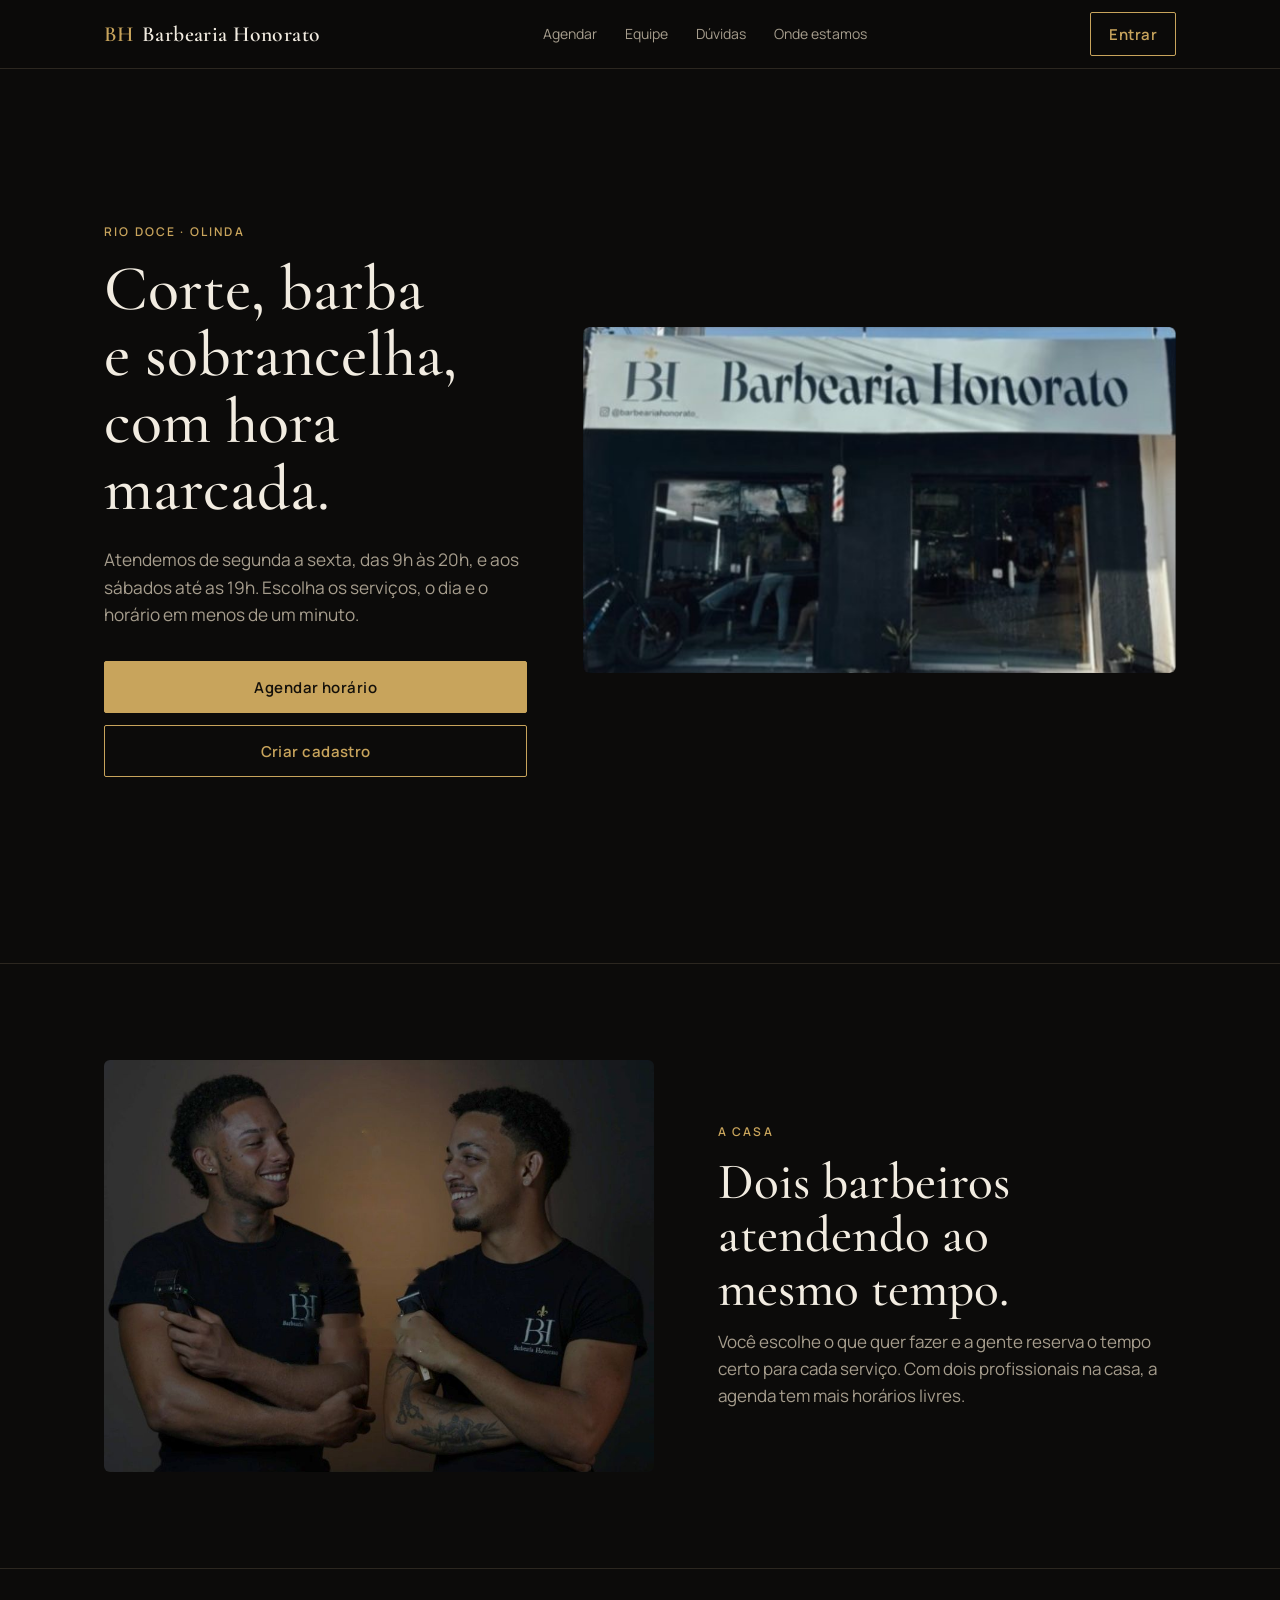
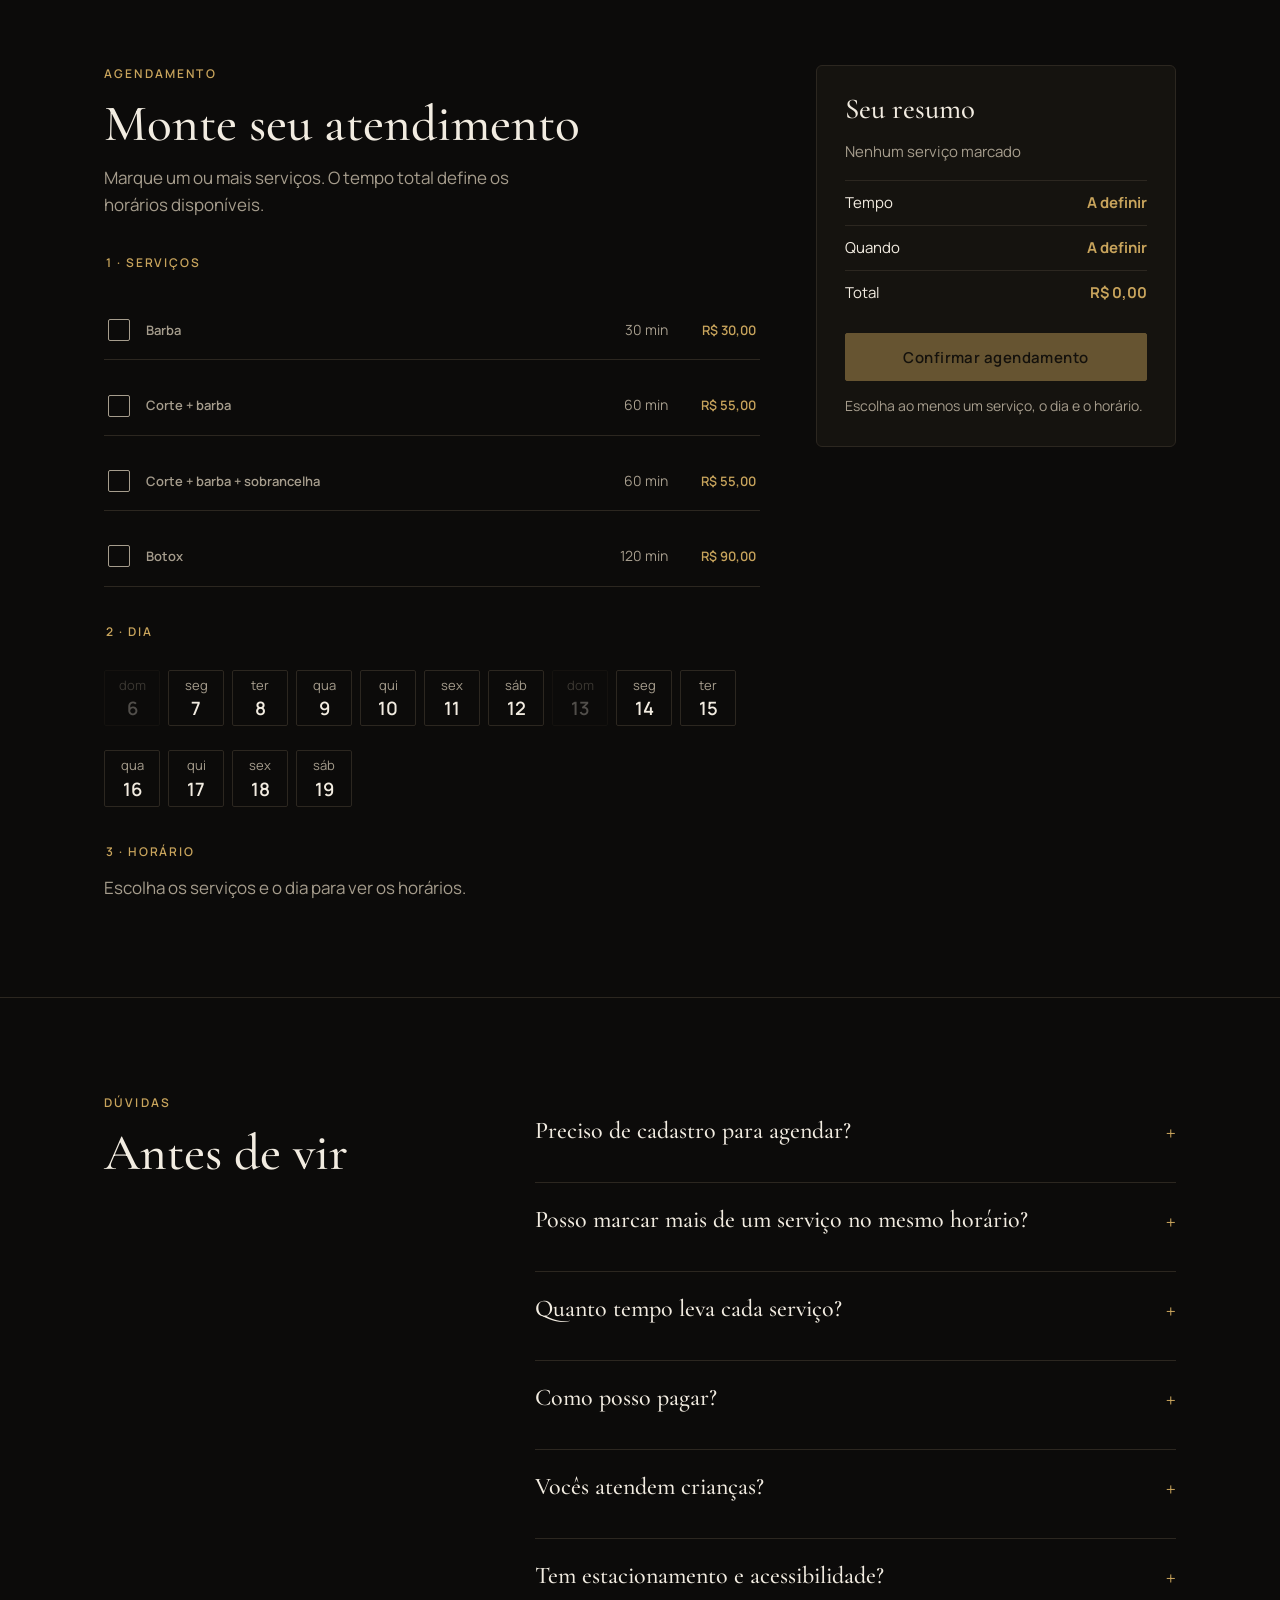
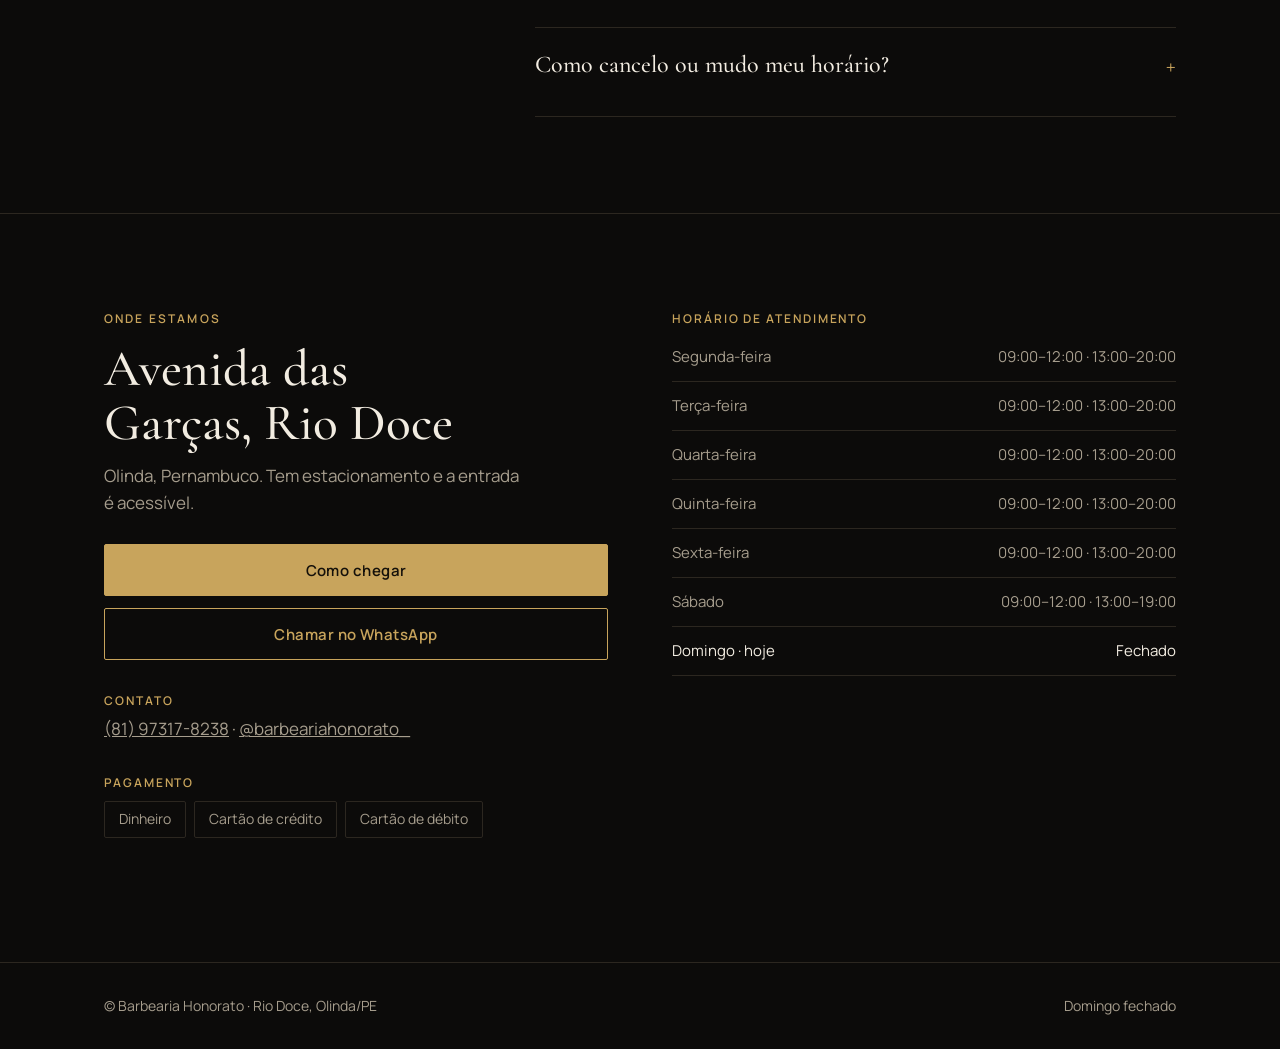
==== commit d3c79536: "nova design da barbearia" ====
--- a/index.html
+++ b/index.html
@@ -1,15 +1,9 @@
-<!doctype html>
-<html lang="pt-BR">
-<head>
-<meta charset="utf-8">
-<meta name="viewport" content="width=device-width, initial-scale=1, viewport-fit=cover">
-<title>Barbearia Honorato — Rio Doce, Olinda</title>
+<!doctype html><html><head><meta charset=utf8><meta name=viewport content="width=device-width,initial-scale=1,viewport-fit=cover"><style>:root{color-scheme:light;box-sizing:border-box;padding-top:env(safe-area-inset-top,0px);padding-bottom:env(safe-area-inset-bottom,0px)}html{scroll-padding-top:env(safe-area-inset-top,0px)}body{margin:0;padding:0;font:14px -apple-system,BlinkMacSystemFont,sans-serif;background:#fff;color:#000}img{max-width:100%}[hidden]:not([hidden=until-found i]){display:none!important}</style></head><body>
+<title>Barbearia Honorato</title>
 <meta name="description" content="Corte, barba e sobrancelha em Rio Doce, Olinda. Faça seu cadastro e agende online, de segunda a sábado.">
 <link rel="preconnect" href="https://fonts.googleapis.com">
 <link rel="stylesheet" href="https://fonts.googleapis.com/css2?family=Cormorant+Garamond:wght@400;500;600&family=Manrope:wght@400;500;600;700&display=swap">
 <link rel="stylesheet" href="style.css">
-</head>
-<body>
 <a class="skip" href="#agendar">Ir para o agendamento</a>
 <header><div class="w">
 <a class="logo" href="#top"><i>BH</i>Barbearia Honorato</a>
@@ -30,7 +24,7 @@
 
 <section class="team" id="equipe"><div class="w">
 <div class="ph"><img loading="lazy" src="assets/equipe.jpg" width="920" height="691" alt="Os dois barbeiros da Honorato sorrindo, de braços cruzados e com as máquinas na mão"></div>
-<div><span class="k">A casa</span><h2>Dois barbeiros, uma cadeira sempre ao seu nome.</h2><p>Você escolhe o que fazer e a gente reserva o tempo certo para cada serviço. Dois profissionais atendem ao mesmo tempo, então a agenda abre mais horários.</p></div>
+<div><span class="k">A casa</span><h2>Dois barbeiros atendendo ao mesmo tempo.</h2><p>Você escolhe o que quer fazer e a gente reserva o tempo certo para cada serviço. Com dois profissionais na casa, a agenda tem mais horários livres.</p></div>
 </div></section>
 
 <section class="book" id="agendar"><div class="w">
@@ -43,7 +37,7 @@
 </div>
 <aside class="sum" aria-labelledby="sh"><h3 id="sh">Seu resumo</h3>
 <ul id="sl"></ul>
-<div class="row"><span>Tempo</span><b id="st">—</b></div><div class="row"><span>Quando</span><b id="sw">—</b></div><div class="row"><span>Total</span><b id="sp">R$ 0,00</b></div>
+<div class="row"><span>Tempo</span><b id="st">A definir</b></div><div class="row"><span>Quando</span><b id="sw">A definir</b></div><div class="row"><span>Total</span><b id="sp">R$ 0,00</b></div>
 <button class="b" id="ok" type="button" disabled>Confirmar agendamento</button>
 <div class="msg" id="msg" role="status">Escolha ao menos um serviço, o dia e o horário.</div>
 </aside>
@@ -52,12 +46,13 @@
 <section class="faq" id="duvidas"><div class="w">
 <div><span class="k">Dúvidas</span><h2>Antes de vir</h2></div>
 <div>
-<details><summary>Preciso de cadastro para agendar?</summary><p>Sim, só uma vez: nome e WhatsApp. Com o cadastro você vê e cancela seus horários em “Meus agendamentos”.</p></details>
-<details><summary>Posso marcar mais de um serviço no mesmo horário?</summary><p>Pode. Marque, por exemplo, corte e barba, e o sistema soma o tempo e só mostra horários em que tudo cabe.</p></details>
-<details><summary>Quanto tempo leva cada serviço?</summary><p>Barba, 30 minutos. Corte com barba, 60 minutos. Botox, 120 minutos. O tempo aparece ao lado de cada serviço.</p></details>
+<details><summary>Preciso de cadastro para agendar?</summary><p>Precisa, mas só uma vez: basta informar nome e WhatsApp. Depois disso, você vê, edita e cancela seus horários em “Minha conta”.</p></details>
+<details><summary>Posso marcar mais de um serviço no mesmo horário?</summary><p>Pode. Se marcar corte e barba, por exemplo, o sistema soma o tempo dos dois e só mostra os horários em que tudo cabe.</p></details>
+<details><summary>Quanto tempo leva cada serviço?</summary><p>Barba leva 30 minutos, corte com barba leva 60 e botox leva 120. O tempo de cada serviço aparece ao lado do nome, na hora de agendar.</p></details>
 <details><summary>Como posso pagar?</summary><p>Dinheiro, cartão de crédito e cartão de débito.</p></details>
-<details><summary>Vocês atendem crianças?</summary><p>Sim. A barbearia também tem Wi-Fi, estacionamento e acessibilidade.</p></details>
-<details><summary>Preciso cancelar ou mudar o horário.</summary><p>Abra “Meus agendamentos” e cancele por lá, depois marque outro horário. Se preferir, chame no WhatsApp.</p></details>
+<details><summary>Vocês atendem crianças?</summary><p>Atendemos, sim. É só marcar o horário normalmente.</p></details>
+<details><summary>Tem estacionamento e acessibilidade?</summary><p>Tem estacionamento, a entrada é acessível e há Wi-Fi para quem espera.</p></details>
+<details><summary>Como cancelo ou mudo meu horário?</summary><p>Abra “Minha conta” e toque em “Editar” para trocar serviço, dia ou horário. Se não puder vir, toque em “Cancelar”. Também dá para chamar no WhatsApp.</p></details>
 </div>
 </div></section>
 
@@ -70,11 +65,21 @@
 <dl id="hrs"></dl></div>
 </div></section>
 </main>
+<main id="conta" hidden></main>
 <footer><div class="w"><span>© Barbearia Honorato · Rio Doce, Olinda/PE</span><span>Domingo fechado</span></div></footer>
+
+<nav class="tab" aria-label="Navegação principal">
+<a href="#agendar" data-t="agendar"><svg viewBox="0 0 24 24" aria-hidden="true"><rect x="3" y="5" width="18" height="16" rx="2"/><path d="M3 10h18M8 3v4M16 3v4"/></svg><span>Agendar</span></a>
+<a href="#equipe" data-t="equipe"><svg viewBox="0 0 24 24" aria-hidden="true"><circle cx="9" cy="8" r="3.5"/><path d="M2.5 20c0-3.6 2.9-6 6.5-6s6.5 2.4 6.5 6"/><path d="M16 4.7a3.5 3.5 0 0 1 0 6.6M18 14.3c2 .7 3.5 2.6 3.5 5.7"/></svg><span>Equipe</span></a>
+<a href="#duvidas" data-t="duvidas"><svg viewBox="0 0 24 24" aria-hidden="true"><circle cx="12" cy="12" r="9"/><path d="M9.5 9.5a2.5 2.5 0 1 1 3.6 2.2c-.7.4-1.1 1-1.1 1.8M12 17h.01"/></svg><span>Dúvidas</span></a>
+<a href="#onde" data-t="onde"><svg viewBox="0 0 24 24" aria-hidden="true"><path d="M12 21s7-6.2 7-11.5A7 7 0 0 0 5 9.5C5 14.8 12 21 12 21z"/><circle cx="12" cy="9.5" r="2.5"/></svg><span>Onde</span></a>
+<a href="#conta" data-t="conta" id="tabc"><svg viewBox="0 0 24 24" aria-hidden="true"><circle cx="12" cy="8" r="4"/><path d="M4 21c0-4 3.6-6.5 8-6.5s8 2.5 8 6.5"/></svg><span>Entrar</span></a>
+</nav>
 
 <dialog id="dlg" aria-labelledby="dt"><button class="x" type="button" aria-label="Fechar" id="cx">×</button>
 <h2 id="dt"></h2><div id="dbody"></div></dialog>
 
 <script src="script.js"></script>
-</body>
-</html>
+
+
+</body></html>
--- a/style.css
+++ b/style.css
@@ -3,42 +3,42 @@
 html{scroll-behavior:smooth;scroll-padding-top:84px;height:100%}
 body{background:var(--bg);color:var(--t);font:400 17px/1.6 Manrope,system-ui,sans-serif;min-height:100%}
 h1,h2,h3{font-family:"Cormorant Garamond",Georgia,serif;font-weight:500;line-height:1.04}
-h1{font-size:clamp(2.8rem,6.4vw,5.2rem)}h2{font-size:clamp(2.2rem,4vw,3.2rem);margin-bottom:12px}
+h1{font-size:clamp(2.5rem,5vw,4.4rem)}h2{font-size:clamp(2.2rem,4vw,3.2rem);margin-bottom:12px}h1,h2,h3{text-wrap:balance}p{text-wrap:pretty}
 .w{max-width:1120px;margin:0 auto;padding:0 24px}
 section{padding:96px 0;border-top:1px solid var(--ln)}
 p{color:var(--m);max-width:52ch}
 a{color:inherit}
-.k{font:600 12px Manrope;letter-spacing:.18em;text-transform:uppercase;color:var(--g);margin-bottom:16px;display:block}
-.b{display:inline-flex;align-items:center;justify-content:center;min-height:48px;padding:0 26px;border-radius:2px;font:600 15px Manrope;letter-spacing:.03em;border:1px solid var(--g);background:var(--g);color:#14100a;cursor:pointer;text-decoration:none;transition:background-color .16s var(--e),transform .16s var(--e)}
+.k{font:600 12px Manrope,system-ui,sans-serif;letter-spacing:.18em;text-transform:uppercase;color:var(--g);margin-bottom:16px;display:block}
+.b{display:inline-flex;align-items:center;justify-content:center;text-align:center;white-space:nowrap;min-height:48px;padding:0 26px;border-radius:2px;font:600 15px Manrope,system-ui,sans-serif;letter-spacing:.03em;border:1px solid var(--g);background:var(--g);color:#14100a;cursor:pointer;text-decoration:none;transition:background-color .16s var(--e),transform .16s var(--e)}
 .b:active{transform:scale(.97)}.b.o{background:transparent;color:var(--g)}.b:disabled{opacity:.45;cursor:not-allowed}
 :focus-visible{outline:2px solid var(--g);outline-offset:3px}
 @media(hover:hover){.b:hover:not(:disabled){background:#d9b873}.b.o:hover{background:rgba(200,164,92,.12)}.lk:hover{color:var(--g)}}
 header{position:sticky;top:env(safe-area-inset-top,0px);z-index:5;background:rgba(12,11,10,.92);backdrop-filter:blur(8px);border-bottom:1px solid var(--ln)}
 header .w{display:flex;align-items:center;justify-content:space-between;height:68px;gap:16px}
-.logo{font:600 1.35rem "Cormorant Garamond",serif;text-decoration:none;letter-spacing:.02em}.logo i{color:var(--g);font-style:normal;margin-right:8px}
+.logo{white-space:nowrap;font:600 1.35rem "Cormorant Garamond",Georgia,serif;text-decoration:none;letter-spacing:.02em}.logo i{color:var(--g);font-style:normal;margin-right:8px}
 nav{display:flex;gap:28px;font-size:14px}nav a{text-decoration:none;color:var(--m);transition:color .16s}
 .skip{position:absolute;left:-999px}.skip:focus{left:12px;top:12px;background:var(--g);color:#000;padding:8px 14px;z-index:9}
 .hero{border:0;padding:56px 0 88px}.hero .w{display:grid;grid-template-columns:5fr 7fr;gap:56px;align-items:center;min-height:calc(100svh - 150px)}
 .hero p{margin:24px 0 32px;font-size:1.08rem}.acts{display:flex;gap:12px;flex-wrap:wrap}
 .ph{overflow:hidden;border-radius:6px;background:var(--s)}.ph img{display:block;width:100%;height:100%;object-fit:cover;transition:transform .5s var(--e)}
 @media(hover:hover){.ph:hover img{transform:scale(1.03)}}
-.hero .ph{aspect-ratio:4/3}
+.hero .ph{aspect-ratio:617/361}
 [data-enter]{opacity:0;transform:translateY(10px);animation:in .6s var(--e) forwards}
 [data-enter="2"]{animation-delay:.08s}[data-enter="3"]{animation-delay:.16s}[data-enter="4"]{animation-delay:.24s}
 @keyframes in{to{opacity:1;transform:none}}
 .team .w{display:grid;grid-template-columns:6fr 5fr;gap:64px;align-items:center}.team .ph{aspect-ratio:4/3}
 .book .w{display:grid;grid-template-columns:1fr 360px;gap:56px;align-items:start}
-fieldset{border:0;padding:0;margin:36px 0 0;min-width:0}legend{font:600 12px Manrope;letter-spacing:.16em;text-transform:uppercase;color:var(--g);margin-bottom:14px}
+fieldset{border:0;padding:0;margin:36px 0 0;min-width:0}legend{font:600 12px Manrope,system-ui,sans-serif;letter-spacing:.16em;text-transform:uppercase;color:var(--g);margin-bottom:14px}
 .svc{display:flex;align-items:center;gap:16px;padding:18px 4px;border-bottom:1px solid var(--ln);cursor:pointer}
 .svc input{appearance:none;width:22px;height:22px;border:1px solid var(--m);border-radius:2px;flex:none;display:grid;place-items:center;transition:background-color .16s,border-color .16s}
 .svc input:checked{background:var(--g);border-color:var(--g)}.svc input:checked::after{content:"";width:10px;height:5px;border:2px solid #14100a;border-top:0;border-right:0;transform:rotate(-45deg) translate(1px,-1px)}
 .svc b{flex:1;font-weight:600}.svc span{color:var(--m);font-size:14px}.svc em{font-style:normal;color:var(--g);font-weight:600;min-width:72px;text-align:right}
 .chips{display:flex;gap:8px;flex-wrap:wrap}.chip{position:relative}.chip input{position:absolute;opacity:0;inset:0;cursor:pointer}
 .chip span{display:flex;flex-direction:column;align-items:center;justify-content:center;min-width:56px;min-height:56px;padding:4px 10px;border:1px solid var(--ln);border-radius:2px;font-size:13px;color:var(--m);transition:border-color .16s,background-color .16s,color .16s,transform .16s var(--e)}
-.chip span b{font:600 1.15rem Manrope;color:var(--t)}.chip input:checked+span{background:var(--g);border-color:var(--g);color:#14100a}.chip input:checked+span b{color:#14100a}
+.chip span b{font:600 1.15rem Manrope,system-ui,sans-serif;color:var(--t)}.chip input:checked+span{background:var(--g);border-color:var(--g);color:#14100a}.chip input:checked+span b{color:#14100a}
 .chip input:disabled+span{opacity:.3}.chip input:active+span{transform:scale(.97)}.chip input:focus-visible+span{outline:2px solid var(--g);outline-offset:3px}
 @media(hover:hover){.chip input:not(:disabled):not(:checked):hover+span{border-color:var(--g)}}
-.chip.t span{min-width:76px;min-height:46px;font:600 15px Manrope;color:var(--t)}
+.chip.t span{min-width:76px;min-height:46px;font:600 15px Manrope,system-ui,sans-serif;color:var(--t)}
 .sum{position:sticky;top:92px;background:var(--s);border:1px solid var(--ln);border-radius:6px;padding:28px}
 .sum h3{font-size:1.8rem;margin-bottom:16px}.sum ul{list-style:none;padding:0;margin-bottom:16px;color:var(--m);font-size:15px;min-height:24px}
 .row{display:flex;justify-content:space-between;padding:10px 0;border-top:1px solid var(--ln);font-size:15px}.row b{color:var(--g)}
@@ -48,13 +48,26 @@
 .faq .w{display:grid;grid-template-columns:4fr 7fr;gap:64px}
 .loc .w{display:grid;grid-template-columns:1fr 1fr;gap:64px}.loc dl{display:grid;grid-template-columns:1fr auto;gap:0}.loc dt,.loc dd{padding:12px 0;border-bottom:1px solid var(--ln);font-size:15px;color:var(--m)}.loc dd{text-align:right}
 .loc dt.today,.loc dt.today+dd{color:var(--t)}.pills{display:flex;gap:8px;flex-wrap:wrap;margin:10px 0 28px}.pills span{border:1px solid var(--ln);padding:6px 14px;border-radius:2px;font-size:14px;color:var(--m)}
-h3.s{font:600 12px Manrope;letter-spacing:.16em;text-transform:uppercase;color:var(--g);margin:32px 0 6px}
+h3.s{font:600 12px Manrope,system-ui,sans-serif;letter-spacing:.16em;text-transform:uppercase;color:var(--g);margin:32px 0 6px}
 footer{border-top:1px solid var(--ln);padding:32px 0;font-size:14px;color:var(--m)}footer .w{display:flex;justify-content:space-between;gap:16px;flex-wrap:wrap}
 dialog{margin:auto;width:min(440px,calc(100% - 32px));background:var(--s);color:var(--t);border:1px solid var(--ln);border-radius:6px;padding:32px}dialog[open]{animation:in .2s var(--e)}dialog::backdrop{background:rgba(0,0,0,.7)}
-dialog h2{font-size:2rem}.tabs{display:flex;gap:20px;margin:12px 0 20px}.tabs button{background:none;border:0;border-bottom:2px solid transparent;color:var(--m);font:600 14px Manrope;padding:8px 0;cursor:pointer;min-height:44px}.tabs [aria-selected=true]{color:var(--t);border-color:var(--g)}
+dialog h2{font-size:2rem}.tabs{display:flex;gap:20px;margin:12px 0 20px}.tabs button{background:none;border:0;border-bottom:2px solid transparent;color:var(--m);font:600 14px Manrope,system-ui,sans-serif;padding:8px 0;cursor:pointer;min-height:44px}.tabs [aria-selected=true]{color:var(--t);border-color:var(--g)}
 label{display:block;font-size:13px;color:var(--m);margin-top:16px}input[type=text],input[type=tel],input[type=email]{display:block;width:100%;min-height:48px;margin-top:6px;padding:0 14px;background:var(--bg);border:1px solid var(--ln);border-radius:2px;color:var(--t);font:inherit;font-size:16px}
 input[aria-invalid=true]{border-color:#d9776a}.err{display:block;color:#e8978c;font-size:13px;min-height:18px;margin-top:4px}
 dialog form .b{width:100%;margin-top:12px}.x{position:absolute;right:12px;top:12px;background:none;border:0;color:var(--m);font-size:26px;width:44px;height:44px;cursor:pointer}
 .ap{padding:14px 0;border-bottom:1px solid var(--ln);display:flex;justify-content:space-between;gap:12px;font-size:15px}.ap small{display:block;color:var(--m)}.ap button{background:none;border:0;color:#e8978c;cursor:pointer;min-height:44px;padding:0 4px;font:inherit;font-size:14px}
-@media(max-width:860px){nav{display:none}.hero .w,.team .w,.book .w,.faq .w,.loc .w{grid-template-columns:1fr;gap:36px}.hero .w{min-height:0}.sum{position:static}section{padding:72px 0}.acts .b{flex:1}.team .ph{order:-1}}
+.prof{margin:8px 0 0}.prof dt{font:600 12px Manrope,system-ui,sans-serif;letter-spacing:.16em;text-transform:uppercase;color:var(--g);margin-top:18px}.prof dd{padding:6px 0 12px;border-bottom:1px solid var(--ln);overflow-wrap:anywhere}
+.ap .ac{display:flex;align-items:flex-start;gap:8px;flex:none}.ap button.e{color:var(--g)}
+dialog .chip{margin-top:0}dialog{max-height:calc(100dvh - 32px);overflow-y:auto}
+[hidden]{display:none!important}
+.acc{border:0;padding:48px 0 96px}.acc h2{margin-bottom:40px}.acc .back{display:inline-block;font-size:14px;color:var(--m);text-decoration:none;margin-bottom:28px;min-height:44px;line-height:44px}
+.acc-g{display:grid;grid-template-columns:360px minmax(0,1fr);gap:56px;align-items:start}.acc-c{background:var(--s);border:1px solid var(--ln);border-radius:6px;padding:28px}.acc h3{font-size:1.8rem;margin-bottom:12px}.acc .chip{margin-top:0}.acc-a{max-width:680px}.acc-a .acts{flex-direction:column;align-items:stretch}.acts .b{width:100%;min-height:52px}
+@media(hover:hover){.acc .back:hover{color:var(--g)}}
+header .b{white-space:nowrap;min-height:44px;padding:0 18px}
+@media(max-width:480px){.logo{font-size:1.15rem}.logo i{margin-right:6px}header .b{padding:0 14px;font-size:14px}header .w{gap:10px}}
+.tab{display:none}
+@media(max-width:860px){.acc-g{grid-template-columns:1fr;gap:36px}nav{display:none}.tab{display:flex;gap:0;font-size:inherit;position:fixed;left:0;right:0;bottom:0;z-index:6;background:rgba(12,11,10,.96);backdrop-filter:blur(10px);border-top:1px solid var(--ln);padding:6px max(8px,env(safe-area-inset-left,0px)) calc(6px + env(safe-area-inset-bottom,0px)) max(8px,env(safe-area-inset-right,0px))}
+.tab a{flex:1;min-width:0;min-height:52px;display:flex;flex-direction:column;align-items:center;justify-content:center;gap:3px;text-decoration:none;color:var(--m);font:600 11px Manrope,system-ui,sans-serif;letter-spacing:.02em;border-radius:6px;transition:color .16s var(--e),transform .16s var(--e)}
+.tab a:active{transform:scale(.94)}.tab a[aria-current]{color:var(--g)}.tab svg{width:24px;height:24px;fill:none;stroke:currentColor;stroke-width:1.7;stroke-linecap:round;stroke-linejoin:round}
+header #acct{display:none}body{padding-bottom:72px}.hero .w,.team .w,.book .w,.faq .w,.loc .w{grid-template-columns:1fr;gap:36px}.hero .w{min-height:0}.sum{position:static}section{padding:72px 0}.acts{flex-direction:column;align-items:stretch}.acts .b{width:100%;min-height:52px}.team .ph{order:-1}}
 @media(prefers-reduced-motion:reduce){*,*::before,*::after{animation-duration:.01ms!important;transition-duration:.01ms!important}[data-enter]{opacity:1;transform:none}}
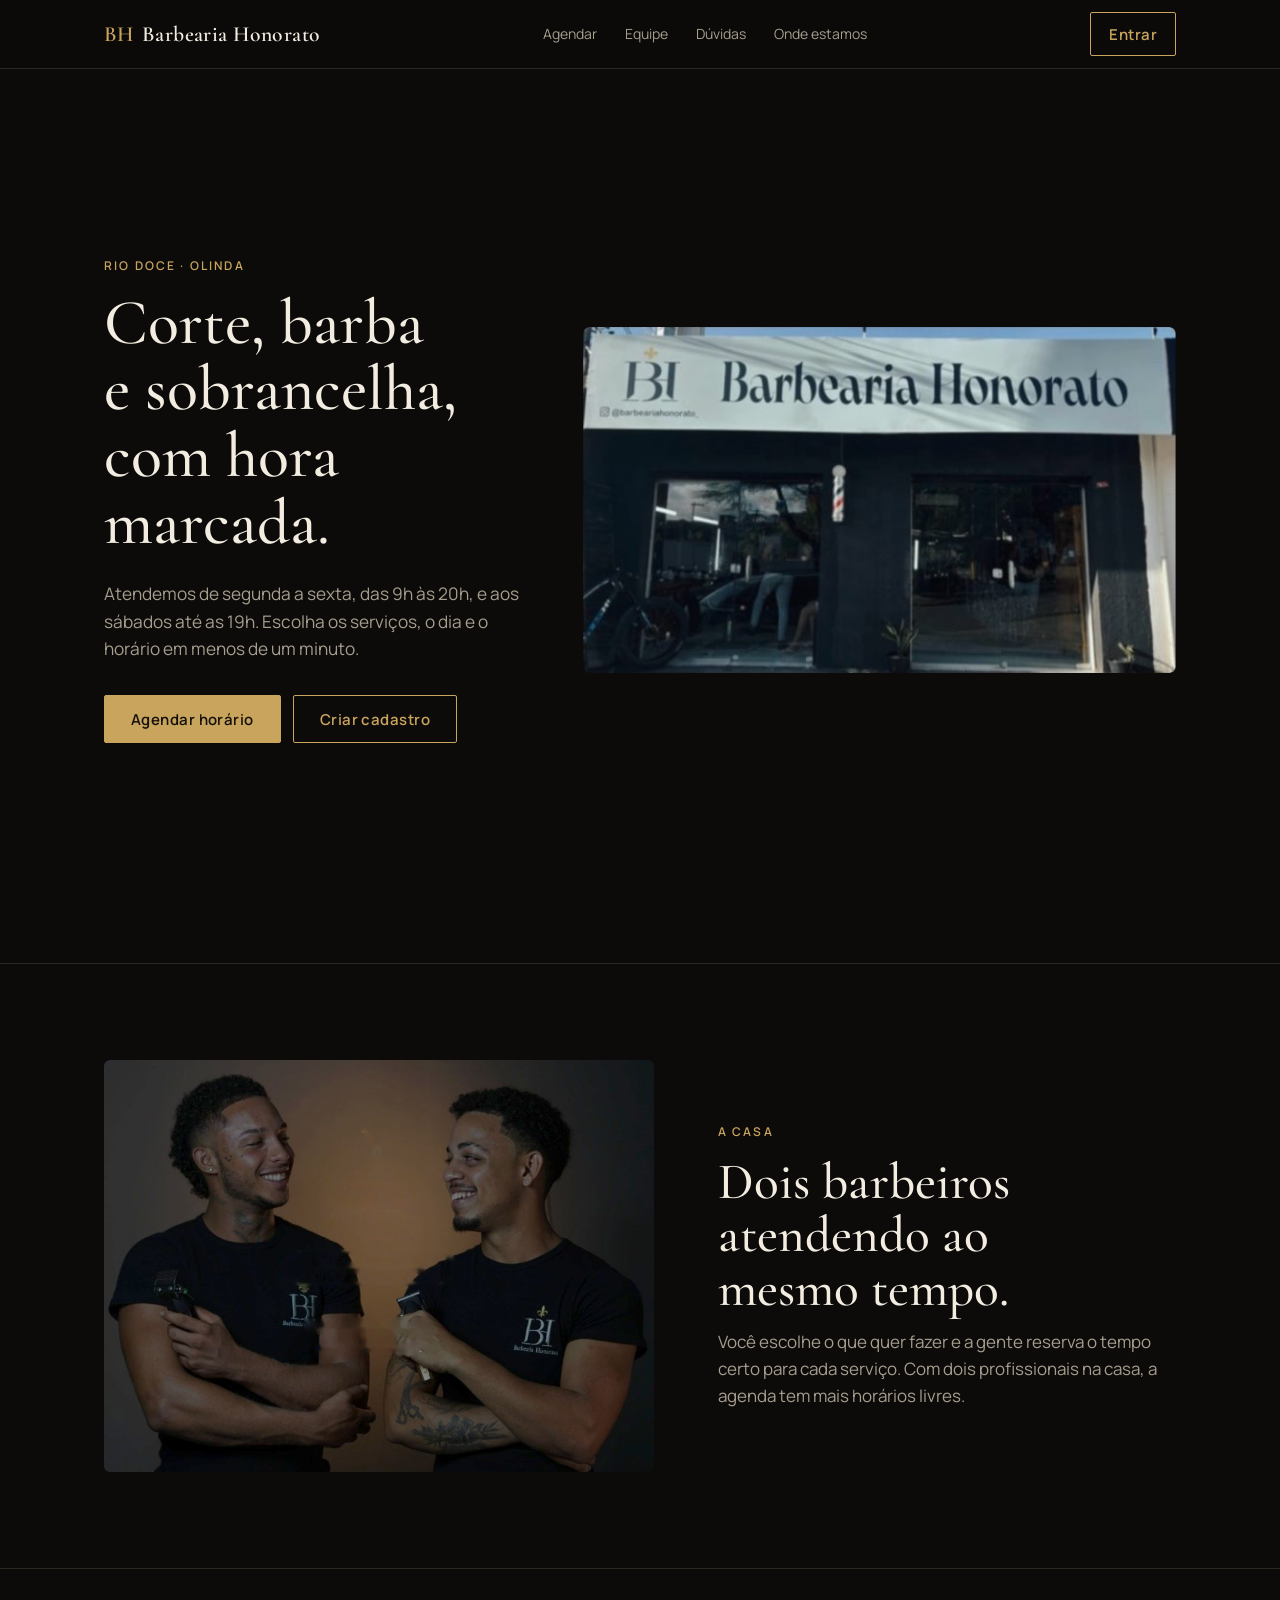
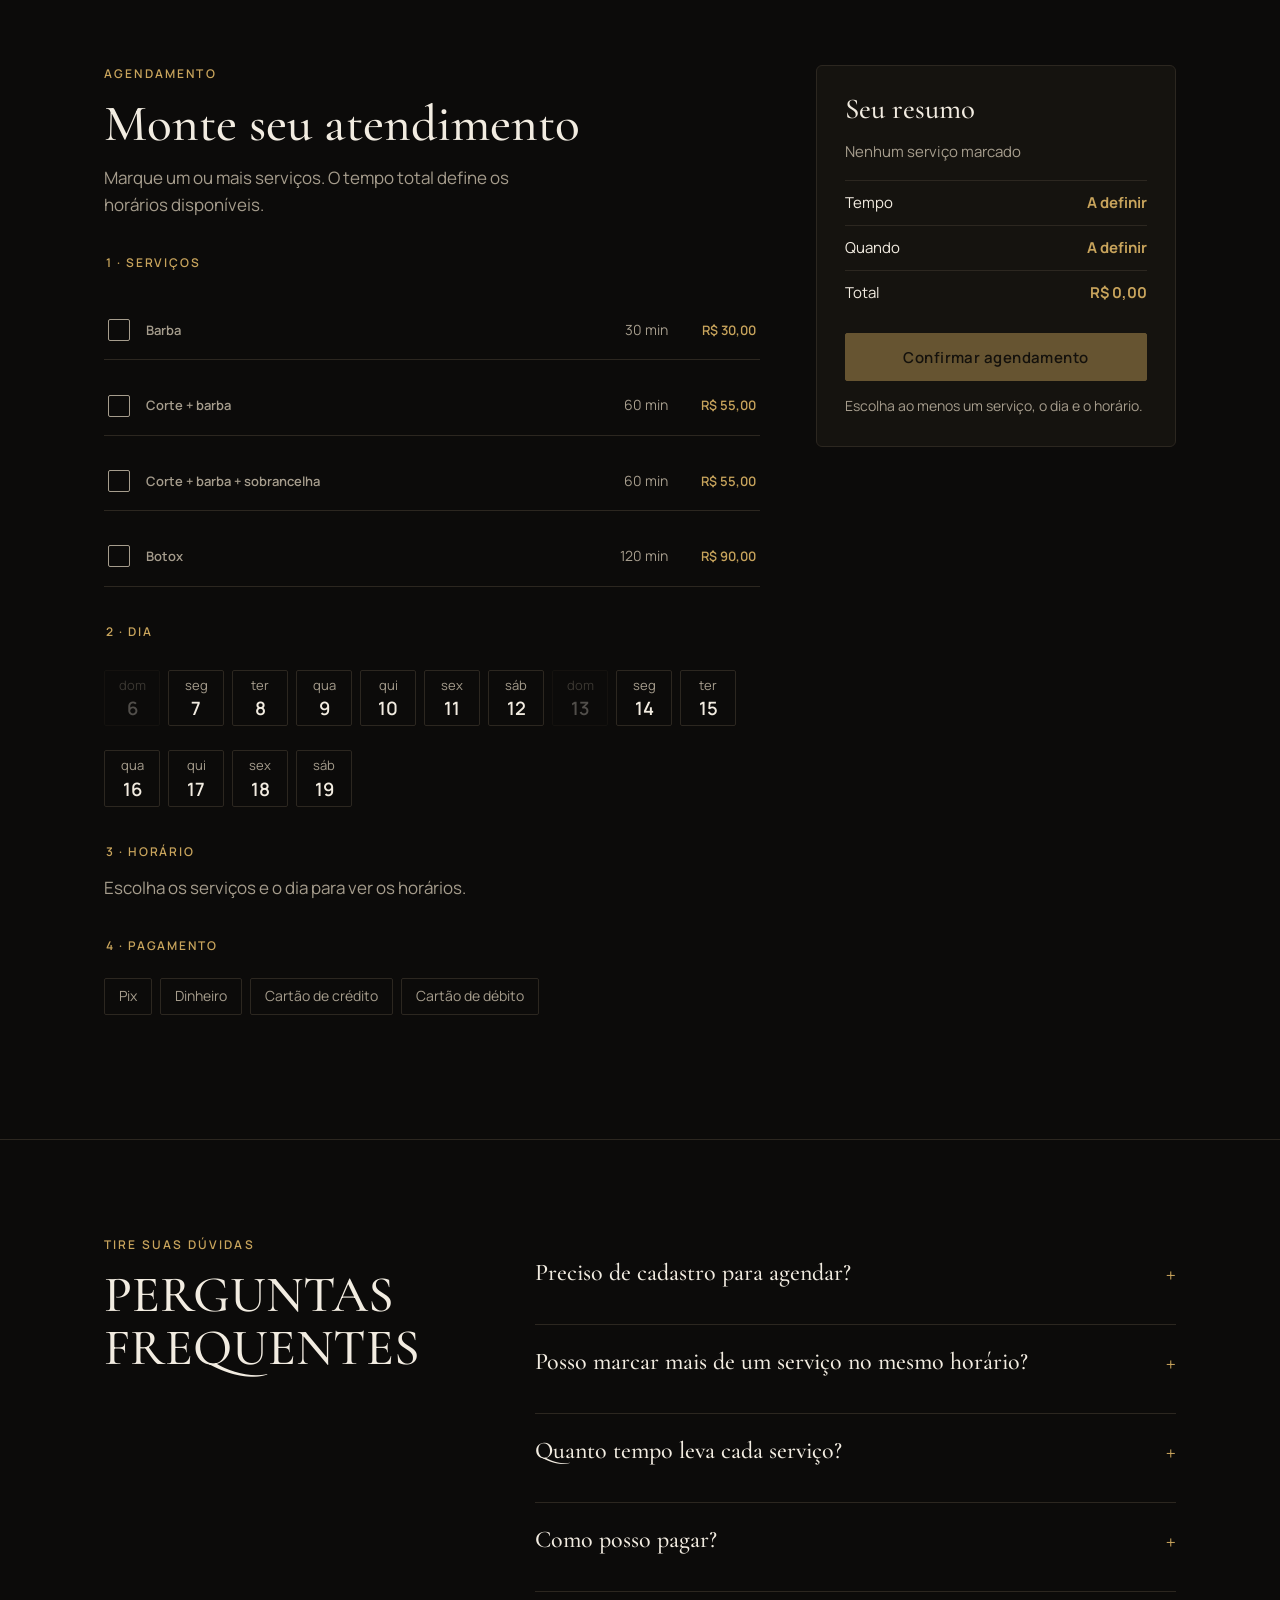
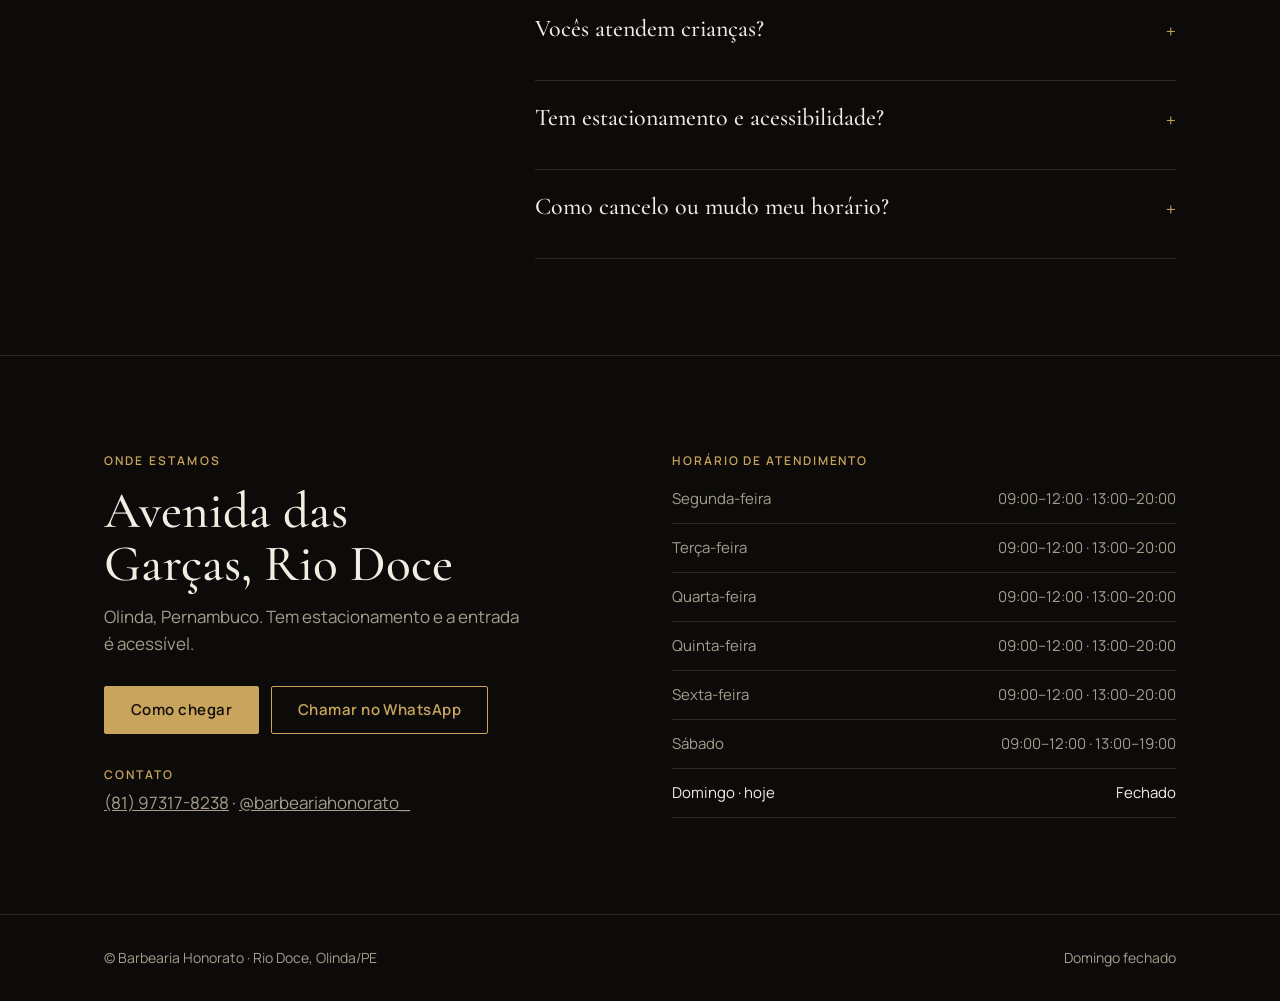
==== commit a8652247: "ajuste visual" ====
--- a/index.html
+++ b/index.html
@@ -1,85 +1,239 @@
-<!doctype html><html><head><meta charset=utf8><meta name=viewport content="width=device-width,initial-scale=1,viewport-fit=cover"><style>:root{color-scheme:light;box-sizing:border-box;padding-top:env(safe-area-inset-top,0px);padding-bottom:env(safe-area-inset-bottom,0px)}html{scroll-padding-top:env(safe-area-inset-top,0px)}body{margin:0;padding:0;font:14px -apple-system,BlinkMacSystemFont,sans-serif;background:#fff;color:#000}img{max-width:100%}[hidden]:not([hidden=until-found i]){display:none!important}</style></head><body>
-<title>Barbearia Honorato</title>
-<meta name="description" content="Corte, barba e sobrancelha em Rio Doce, Olinda. Faça seu cadastro e agende online, de segunda a sábado.">
-<link rel="preconnect" href="https://fonts.googleapis.com">
-<link rel="stylesheet" href="https://fonts.googleapis.com/css2?family=Cormorant+Garamond:wght@400;500;600&family=Manrope:wght@400;500;600;700&display=swap">
-<link rel="stylesheet" href="style.css">
-<a class="skip" href="#agendar">Ir para o agendamento</a>
-<header><div class="w">
-<a class="logo" href="#top"><i>BH</i>Barbearia Honorato</a>
-<nav aria-label="Principal"><a class="lk" href="#agendar">Agendar</a><a class="lk" href="#equipe">Equipe</a><a class="lk" href="#duvidas">Dúvidas</a><a class="lk" href="#onde">Onde estamos</a></nav>
-<button class="b o" id="acct" type="button">Entrar</button>
-</div></header>
-
-<main id="top">
-<section class="hero"><div class="w">
-<div>
-<span class="k" data-enter>Rio Doce · Olinda</span>
-<h1 data-enter="2">Corte, barba e sobrancelha, com hora marcada.</h1>
-<p data-enter="3">Atendemos de segunda a sexta, das 9h às 20h, e aos sábados até as 19h. Escolha os serviços, o dia e o horário em menos de um minuto.</p>
-<div class="acts" data-enter="4"><a class="b" href="#agendar">Agendar horário</a><button class="b o" type="button" data-open="reg">Criar cadastro</button></div>
-</div>
-<div class="ph" data-enter="2"><img src="assets/fachada.jpg" width="617" height="361" alt="Fachada da Barbearia Honorato, com o letreiro e o poste de barbeiro na entrada"></div>
-</div></section>
-
-<section class="team" id="equipe"><div class="w">
-<div class="ph"><img loading="lazy" src="assets/equipe.jpg" width="920" height="691" alt="Os dois barbeiros da Honorato sorrindo, de braços cruzados e com as máquinas na mão"></div>
-<div><span class="k">A casa</span><h2>Dois barbeiros atendendo ao mesmo tempo.</h2><p>Você escolhe o que quer fazer e a gente reserva o tempo certo para cada serviço. Com dois profissionais na casa, a agenda tem mais horários livres.</p></div>
-</div></section>
-
-<section class="book" id="agendar"><div class="w">
-<div>
-<span class="k">Agendamento</span><h2>Monte seu atendimento</h2>
-<p>Marque um ou mais serviços. O tempo total define os horários disponíveis.</p>
-<fieldset><legend>1 · Serviços</legend><div id="svcs"></div></fieldset>
-<fieldset><legend>2 · Dia</legend><div class="chips" id="days"></div></fieldset>
-<fieldset><legend>3 · Horário</legend><div class="chips" id="slots" aria-live="polite"></div></fieldset>
-</div>
-<aside class="sum" aria-labelledby="sh"><h3 id="sh">Seu resumo</h3>
-<ul id="sl"></ul>
-<div class="row"><span>Tempo</span><b id="st">A definir</b></div><div class="row"><span>Quando</span><b id="sw">A definir</b></div><div class="row"><span>Total</span><b id="sp">R$ 0,00</b></div>
-<button class="b" id="ok" type="button" disabled>Confirmar agendamento</button>
-<div class="msg" id="msg" role="status">Escolha ao menos um serviço, o dia e o horário.</div>
-</aside>
-</div></section>
-
-<section class="faq" id="duvidas"><div class="w">
-<div><span class="k">Dúvidas</span><h2>Antes de vir</h2></div>
-<div>
-<details><summary>Preciso de cadastro para agendar?</summary><p>Precisa, mas só uma vez: basta informar nome e WhatsApp. Depois disso, você vê, edita e cancela seus horários em “Minha conta”.</p></details>
-<details><summary>Posso marcar mais de um serviço no mesmo horário?</summary><p>Pode. Se marcar corte e barba, por exemplo, o sistema soma o tempo dos dois e só mostra os horários em que tudo cabe.</p></details>
-<details><summary>Quanto tempo leva cada serviço?</summary><p>Barba leva 30 minutos, corte com barba leva 60 e botox leva 120. O tempo de cada serviço aparece ao lado do nome, na hora de agendar.</p></details>
-<details><summary>Como posso pagar?</summary><p>Dinheiro, cartão de crédito e cartão de débito.</p></details>
-<details><summary>Vocês atendem crianças?</summary><p>Atendemos, sim. É só marcar o horário normalmente.</p></details>
-<details><summary>Tem estacionamento e acessibilidade?</summary><p>Tem estacionamento, a entrada é acessível e há Wi-Fi para quem espera.</p></details>
-<details><summary>Como cancelo ou mudo meu horário?</summary><p>Abra “Minha conta” e toque em “Editar” para trocar serviço, dia ou horário. Se não puder vir, toque em “Cancelar”. Também dá para chamar no WhatsApp.</p></details>
-</div>
-</div></section>
-
-<section class="loc" id="onde"><div class="w">
-<div><span class="k">Onde estamos</span><h2>Avenida das Garças, Rio Doce</h2><p>Olinda, Pernambuco. Tem estacionamento e a entrada é acessível.</p>
-<div class="acts" style="margin-top:28px"><a class="b" href="https://www.google.com/maps/search/?api=1&query=Barbearia+Honorato+Avenida+das+Gar%C3%A7as+Rio+Doce+Olinda" target="_blank" rel="noopener">Como chegar</a><a class="b o" href="https://wa.me/5581973178238" target="_blank" rel="noopener">Chamar no WhatsApp</a></div>
-<h3 class="s">Contato</h3><p><a class="lk" href="tel:+5581973178238">(81) 97317-8238</a> · <a class="lk" href="https://instagram.com/barbeariahonorato_" target="_blank" rel="noopener">@barbeariahonorato_</a></p>
-<h3 class="s">Pagamento</h3><div class="pills"><span>Dinheiro</span><span>Cartão de crédito</span><span>Cartão de débito</span></div></div>
-<div><h3 class="s" style="margin-top:0">Horário de atendimento</h3>
-<dl id="hrs"></dl></div>
-</div></section>
-</main>
-<main id="conta" hidden></main>
-<footer><div class="w"><span>© Barbearia Honorato · Rio Doce, Olinda/PE</span><span>Domingo fechado</span></div></footer>
-
-<nav class="tab" aria-label="Navegação principal">
-<a href="#agendar" data-t="agendar"><svg viewBox="0 0 24 24" aria-hidden="true"><rect x="3" y="5" width="18" height="16" rx="2"/><path d="M3 10h18M8 3v4M16 3v4"/></svg><span>Agendar</span></a>
-<a href="#equipe" data-t="equipe"><svg viewBox="0 0 24 24" aria-hidden="true"><circle cx="9" cy="8" r="3.5"/><path d="M2.5 20c0-3.6 2.9-6 6.5-6s6.5 2.4 6.5 6"/><path d="M16 4.7a3.5 3.5 0 0 1 0 6.6M18 14.3c2 .7 3.5 2.6 3.5 5.7"/></svg><span>Equipe</span></a>
-<a href="#duvidas" data-t="duvidas"><svg viewBox="0 0 24 24" aria-hidden="true"><circle cx="12" cy="12" r="9"/><path d="M9.5 9.5a2.5 2.5 0 1 1 3.6 2.2c-.7.4-1.1 1-1.1 1.8M12 17h.01"/></svg><span>Dúvidas</span></a>
-<a href="#onde" data-t="onde"><svg viewBox="0 0 24 24" aria-hidden="true"><path d="M12 21s7-6.2 7-11.5A7 7 0 0 0 5 9.5C5 14.8 12 21 12 21z"/><circle cx="12" cy="9.5" r="2.5"/></svg><span>Onde</span></a>
-<a href="#conta" data-t="conta" id="tabc"><svg viewBox="0 0 24 24" aria-hidden="true"><circle cx="12" cy="8" r="4"/><path d="M4 21c0-4 3.6-6.5 8-6.5s8 2.5 8 6.5"/></svg><span>Entrar</span></a>
-</nav>
-
-<dialog id="dlg" aria-labelledby="dt"><button class="x" type="button" aria-label="Fechar" id="cx">×</button>
-<h2 id="dt"></h2><div id="dbody"></div></dialog>
-
-<script src="script.js"></script>
-
-
-</body></html>+<!doctype html>
+<html lang="pt-BR">
+
+<head>
+    <meta charset="utf-8">
+    <meta name="viewport" content="width=device-width, initial-scale=1, viewport-fit=cover">
+    <title>Barbearia Honorato</title>
+    <meta name="description"
+        content="Corte, barba e sobrancelha em Rio Doce, Olinda. Faça seu cadastro e agende online, de segunda a sábado.">
+    <link rel="preconnect" href="https://fonts.googleapis.com">
+    <link rel="preconnect" href="https://fonts.gstatic.com" crossorigin>
+    <link rel="stylesheet"
+        href="https://fonts.googleapis.com/css2?family=Cormorant+Garamond:wght@400;500;600&family=Manrope:wght@400;500;600;700&display=swap">
+    <link rel="stylesheet" href="style.css">
+</head>
+
+<body>
+    <a class="skip" href="#agendar">Ir para o agendamento</a>
+
+    <header>
+        <div class="w">
+            <a class="logo" href="#top"><i>BH</i>Barbearia Honorato</a>
+            <nav aria-label="Principal">
+                <a class="lk" href="#agendar">Agendar</a>
+                <a class="lk" href="#equipe">Equipe</a>
+                <a class="lk" href="#duvidas">Dúvidas</a>
+                <a class="lk" href="#onde">Onde estamos</a>
+            </nav>
+            <button class="b o" id="acct" type="button">Entrar</button>
+        </div>
+    </header>
+
+    <main id="top">
+        <section class="hero">
+            <div class="w">
+                <div>
+                    <span class="k" data-enter>Rio Doce · Olinda</span>
+                    <h1 data-enter="2">Corte, barba e sobrancelha, com hora marcada.</h1>
+                    <p data-enter="3">Atendemos de segunda a sexta, das 9h às 20h, e aos sábados até as 19h. Escolha os
+                        serviços, o dia e o horário em menos de um minuto.</p>
+                    <div class="acts" data-enter="4">
+                        <a class="b" href="#agendar">Agendar horário</a>
+                        <button class="b o" type="button" data-open="reg">Criar cadastro</button>
+                    </div>
+                </div>
+                <div class="ph" data-enter="2">
+                    <img src="fachada_3.jpg" width="617" height="361"
+                        alt="Fachada da Barbearia Honorato, com o letreiro e o poste de barbeiro na entrada"
+                        onerror="if(!this.dataset.fb){this.dataset.fb='1';this.src='assets/fachada.jpg';}else{this.onerror=null;this.src='data:image/svg+xml;charset=UTF-8,%3Csvg%20xmlns%3D%22http%3A%2F%2Fwww.w3.org%2F2000%2Fsvg%22%20viewBox%3D%220%200%20617%20361%22%3E%3Crect%20width%3D%22617%22%20height%3D%22361%22%20fill%3D%22%2315130f%22%2F%3E%3Crect%20x%3D%2224%22%20y%3D%2224%22%20width%3D%22569%22%20height%3D%22313%22%20fill%3D%22none%22%20stroke%3D%22%232c2720%22%20stroke-width%3D%222%22%2F%3E%3Ctext%20x%3D%2250%25%22%20y%3D%2245%25%22%20text-anchor%3D%22middle%22%20fill%3D%22%23c8a45c%22%20font-family%3D%22Georgia%2Cserif%22%20font-size%3D%2242%22%20letter-spacing%3D%224%22%3EBH%3C%2Ftext%3E%3Ctext%20x%3D%2250%25%22%20y%3D%2260%25%22%20text-anchor%3D%22middle%22%20fill%3D%22%23a69d8d%22%20font-family%3D%22sans-serif%22%20font-size%3D%2214%22%20letter-spacing%3D%223%22%3EBARBEARIA%20HONORATO%20%C2%B7%20FACHADA%3C%2Ftext%3E%3C%2Fsvg%3E';}">
+                </div>
+            </div>
+        </section>
+
+        <section class="team" id="equipe">
+            <div class="w">
+                <div class="ph">
+                    <img loading="lazy" src="equipe_3.jpg" width="920" height="691"
+                        alt="Os dois barbeiros da Honorato sorrindo, de braços cruzados e com as máquinas na mão"
+                        onerror="if(!this.dataset.fb){this.dataset.fb='1';this.src='assets/equipe.jpg';}else{this.onerror=null;this.src='data:image/svg+xml;charset=UTF-8,%3Csvg%20xmlns%3D%22http%3A%2F%2Fwww.w3.org%2F2000%2Fsvg%22%20viewBox%3D%220%200%20920%20691%22%3E%3Crect%20width%3D%22920%22%20height%3D%22691%22%20fill%3D%22%2315130f%22%2F%3E%3Crect%20x%3D%2232%22%20y%3D%2232%22%20width%3D%22856%22%20height%3D%22627%22%20fill%3D%22none%22%20stroke%3D%22%232c2720%22%20stroke-width%3D%222%22%2F%3E%3Ctext%20x%3D%2250%25%22%20y%3D%2246%25%22%20text-anchor%3D%22middle%22%20fill%3D%22%23c8a45c%22%20font-family%3D%22Georgia%2Cserif%22%20font-size%3D%2256%22%20letter-spacing%3D%224%22%3EBH%3C%2Ftext%3E%3Ctext%20x%3D%2250%25%22%20y%3D%2258%25%22%20text-anchor%3D%22middle%22%20fill%3D%22%23a69d8d%22%20font-family%3D%22sans-serif%22%20font-size%3D%2218%22%20letter-spacing%3D%223%22%3EBARBEARIA%20HONORATO%20%C2%B7%20EQUIPE%3C%2Ftext%3E%3C%2Fsvg%3E';}">
+                </div>
+                <div>
+                    <span class="k">A casa</span>
+                    <h2>Dois barbeiros atendendo ao mesmo tempo.</h2>
+                    <p>Você escolhe o que quer fazer e a gente reserva o tempo certo para cada serviço. Com dois
+                        profissionais na casa, a agenda tem mais horários livres.</p>
+                </div>
+            </div>
+        </section>
+
+        <section class="book" id="agendar">
+            <div class="w">
+                <div>
+                    <span class="k">Agendamento</span>
+                    <h2>Monte seu atendimento</h2>
+                    <p>Marque um ou mais serviços. O tempo total define os horários disponíveis.</p>
+                    <fieldset>
+                        <legend>1 · Serviços</legend>
+                        <div id="svcs"></div>
+                    </fieldset>
+                    <fieldset>
+                        <legend>2 · Dia</legend>
+                        <div class="chips" id="days"></div>
+                    </fieldset>
+                    <fieldset>
+                        <legend>3 · Horário</legend>
+                        <div class="chips" id="slots" aria-live="polite"></div>
+                    </fieldset>
+                    <fieldset>
+                        <legend class="s">4 · Pagamento</legend>
+                        <div class="pills">
+                            <span>Pix</span>
+                            <span>Dinheiro</span>
+                            <span>Cartão de crédito</span>
+                            <span>Cartão de débito</span>
+                        </div>
+                    </fieldset>
+
+                </div>
+                <aside class="sum" aria-labelledby="sh">
+                    <h3 id="sh">Seu resumo</h3>
+                    <ul id="sl"></ul>
+                    <div class="row"><span>Tempo</span><b id="st">A definir</b></div>
+                    <div class="row"><span>Quando</span><b id="sw">A definir</b></div>
+                    <div class="row"><span>Total</span><b id="sp">R$ 0,00</b></div>
+                    <button class="b" id="ok" type="button" disabled>Confirmar agendamento</button>
+                    <div class="msg" id="msg" role="status">Escolha ao menos um serviço, o dia e o horário.</div>
+                </aside>
+            </div>
+        </section>
+
+        <section class="faq" id="duvidas">
+            <div class="w">
+                <div>
+                    <span class="k">Tire suas dúvidas</span>
+                    <h2>PERGUNTAS FREQUENTES</h2>
+                </div>
+                <div>
+                    <details>
+                        <summary>Preciso de cadastro para agendar?</summary>
+                        <p>Precisa, mas só uma vez: basta informar nome e WhatsApp. Depois disso, você vê, edita e
+                            cancela seus horários em “Minha conta”.</p>
+                    </details>
+                    <details>
+                        <summary>Posso marcar mais de um serviço no mesmo horário?</summary>
+                        <p>Pode. Se marcar corte e barba, por exemplo, o sistema soma o tempo dos dois e só mostra os
+                            horários em que tudo cabe.</p>
+                    </details>
+                    <details>
+                        <summary>Quanto tempo leva cada serviço?</summary>
+                        <p>Barba leva 30 minutos, corte com barba leva 60 e botox leva 120. O tempo de cada serviço
+                            aparece ao lado do nome, na hora de agendar.</p>
+                    </details>
+                    <details>
+                        <summary>Como posso pagar?</summary>
+                        <p>Pix, dinheiro, cartão de crédito e cartão de débito.</p>
+                    </details>
+                    <details>
+                        <summary>Vocês atendem crianças?</summary>
+                        <p>Atendemos, sim. É só marcar o horário normalmente.</p>
+                    </details>
+                    <details>
+                        <summary>Tem estacionamento e acessibilidade?</summary>
+                        <p>Tem estacionamento, a entrada é acessível e há Wi-Fi para quem espera.</p>
+                    </details>
+                    <details>
+                        <summary>Como cancelo ou mudo meu horário?</summary>
+                        <p>Abra “Minha conta” e toque em “Editar” para trocar serviço, dia ou horário. Se não puder vir,
+                            toque em “Cancelar”. Também dá para chamar no WhatsApp.</p>
+                    </details>
+                </div>
+            </div>
+        </section>
+
+        <section class="loc" id="onde">
+            <div class="w">
+                <div>
+                    <span class="k">Onde estamos</span>
+                    <h2>Avenida das Garças, Rio Doce</h2>
+                    <p>Olinda, Pernambuco. Tem estacionamento e a entrada é acessível.</p>
+                    <div class="acts" style="margin-top:28px">
+                        <a class="b"
+                            href="https://www.google.com/maps/search/?api=1&query=Barbearia+Honorato+Avenida+das+Gar%C3%A7as+Rio+Doce+Olinda"
+                            target="_blank" rel="noopener">Como chegar</a>
+                        <a class="b o" href="https://wa.me/5581973178238" target="_blank" rel="noopener">Chamar no
+                            WhatsApp</a>
+                    </div>
+                    <h3 class="s">Contato</h3>
+                    <p>
+                        <a class="lk" href="tel:+5581973178238">(81) 97317-8238</a> ·
+                        <a class="lk" href="https://instagram.com/barbeariahonorato_" target="_blank"
+                            rel="noopener">@barbeariahonorato_</a>
+                    </p>
+                </div>
+                <div>
+                    <h3 class="s" style="margin-top:0">Horário de atendimento</h3>
+                    <dl id="hrs"></dl>
+                </div>
+            </div>
+        </section>
+    </main>
+
+    <main id="conta" hidden></main>
+
+    <footer>
+        <div class="w">
+            <span>© Barbearia Honorato · Rio Doce, Olinda/PE</span>
+            <span>Domingo fechado</span>
+        </div>
+    </footer>
+
+    <nav class="tab" aria-label="Navegação principal">
+        <a href="#agendar" data-t="agendar">
+            <svg viewBox="0 0 24 24" aria-hidden="true">
+                <rect x="3" y="5" width="18" height="16" rx="2" />
+                <path d="M3 10h18M8 3v4M16 3v4" />
+            </svg>
+            <span>Agendar</span>
+        </a>
+        <a href="#equipe" data-t="equipe">
+            <svg viewBox="0 0 24 24" aria-hidden="true">
+                <circle cx="9" cy="8" r="3.5" />
+                <path d="M2.5 20c0-3.6 2.9-6 6.5-6s6.5 2.4 6.5 6" />
+                <path d="M16 4.7a3.5 3.5 0 0 1 0 6.6M18 14.3c2 .7 3.5 2.6 3.5 5.7" />
+            </svg>
+            <span>Equipe</span>
+        </a>
+        <a href="#duvidas" data-t="duvidas">
+            <svg viewBox="0 0 24 24" aria-hidden="true">
+                <circle cx="12" cy="12" r="9" />
+                <path d="M9.5 9.5a2.5 2.5 0 1 1 3.6 2.2c-.7.4-1.1 1-1.1 1.8M12 17h.01" />
+            </svg>
+            <span>Dúvidas</span>
+        </a>
+        <a href="#onde" data-t="onde">
+            <svg viewBox="0 0 24 24" aria-hidden="true">
+                <path d="M12 21s7-6.2 7-11.5A7 7 0 0 0 5 9.5C5 14.8 12 21 12 21z" />
+                <circle cx="12" cy="9.5" r="2.5" />
+            </svg>
+            <span>Onde</span>
+        </a>
+        <a href="#conta" data-t="conta" id="tabc">
+            <svg viewBox="0 0 24 24" aria-hidden="true">
+                <circle cx="12" cy="8" r="4" />
+                <path d="M4 21c0-4 3.6-6.5 8-6.5s8 2.5 8 6.5" />
+            </svg>
+            <span>Entrar</span>
+        </a>
+    </nav>
+
+    <dialog id="dlg" aria-labelledby="dt">
+        <button class="x" type="button" aria-label="Fechar" id="cx">×</button>
+        <h2 id="dt"></h2>
+        <div id="dbody"></div>
+    </dialog>
+
+    <script src="script.js"></script>
+</body>
+
+</html>
--- a/style.css
+++ b/style.css
@@ -1,73 +1,1048 @@
-:root{--bg:#0c0b0a;--s:#15130f;--ln:#2c2720;--g:#c8a45c;--t:#f2ece1;--m:#a69d8d;--e:cubic-bezier(.23,1,.32,1);color-scheme:dark;box-sizing:border-box;padding-top:env(safe-area-inset-top,0px);padding-bottom:env(safe-area-inset-bottom,0px)}
-*{box-sizing:inherit;margin:0}
-html{scroll-behavior:smooth;scroll-padding-top:84px;height:100%}
-body{background:var(--bg);color:var(--t);font:400 17px/1.6 Manrope,system-ui,sans-serif;min-height:100%}
-h1,h2,h3{font-family:"Cormorant Garamond",Georgia,serif;font-weight:500;line-height:1.04}
-h1{font-size:clamp(2.5rem,5vw,4.4rem)}h2{font-size:clamp(2.2rem,4vw,3.2rem);margin-bottom:12px}h1,h2,h3{text-wrap:balance}p{text-wrap:pretty}
-.w{max-width:1120px;margin:0 auto;padding:0 24px}
-section{padding:96px 0;border-top:1px solid var(--ln)}
-p{color:var(--m);max-width:52ch}
-a{color:inherit}
-.k{font:600 12px Manrope,system-ui,sans-serif;letter-spacing:.18em;text-transform:uppercase;color:var(--g);margin-bottom:16px;display:block}
-.b{display:inline-flex;align-items:center;justify-content:center;text-align:center;white-space:nowrap;min-height:48px;padding:0 26px;border-radius:2px;font:600 15px Manrope,system-ui,sans-serif;letter-spacing:.03em;border:1px solid var(--g);background:var(--g);color:#14100a;cursor:pointer;text-decoration:none;transition:background-color .16s var(--e),transform .16s var(--e)}
-.b:active{transform:scale(.97)}.b.o{background:transparent;color:var(--g)}.b:disabled{opacity:.45;cursor:not-allowed}
-:focus-visible{outline:2px solid var(--g);outline-offset:3px}
-@media(hover:hover){.b:hover:not(:disabled){background:#d9b873}.b.o:hover{background:rgba(200,164,92,.12)}.lk:hover{color:var(--g)}}
-header{position:sticky;top:env(safe-area-inset-top,0px);z-index:5;background:rgba(12,11,10,.92);backdrop-filter:blur(8px);border-bottom:1px solid var(--ln)}
-header .w{display:flex;align-items:center;justify-content:space-between;height:68px;gap:16px}
-.logo{white-space:nowrap;font:600 1.35rem "Cormorant Garamond",Georgia,serif;text-decoration:none;letter-spacing:.02em}.logo i{color:var(--g);font-style:normal;margin-right:8px}
-nav{display:flex;gap:28px;font-size:14px}nav a{text-decoration:none;color:var(--m);transition:color .16s}
-.skip{position:absolute;left:-999px}.skip:focus{left:12px;top:12px;background:var(--g);color:#000;padding:8px 14px;z-index:9}
-.hero{border:0;padding:56px 0 88px}.hero .w{display:grid;grid-template-columns:5fr 7fr;gap:56px;align-items:center;min-height:calc(100svh - 150px)}
-.hero p{margin:24px 0 32px;font-size:1.08rem}.acts{display:flex;gap:12px;flex-wrap:wrap}
-.ph{overflow:hidden;border-radius:6px;background:var(--s)}.ph img{display:block;width:100%;height:100%;object-fit:cover;transition:transform .5s var(--e)}
-@media(hover:hover){.ph:hover img{transform:scale(1.03)}}
-.hero .ph{aspect-ratio:617/361}
-[data-enter]{opacity:0;transform:translateY(10px);animation:in .6s var(--e) forwards}
-[data-enter="2"]{animation-delay:.08s}[data-enter="3"]{animation-delay:.16s}[data-enter="4"]{animation-delay:.24s}
-@keyframes in{to{opacity:1;transform:none}}
-.team .w{display:grid;grid-template-columns:6fr 5fr;gap:64px;align-items:center}.team .ph{aspect-ratio:4/3}
-.book .w{display:grid;grid-template-columns:1fr 360px;gap:56px;align-items:start}
-fieldset{border:0;padding:0;margin:36px 0 0;min-width:0}legend{font:600 12px Manrope,system-ui,sans-serif;letter-spacing:.16em;text-transform:uppercase;color:var(--g);margin-bottom:14px}
-.svc{display:flex;align-items:center;gap:16px;padding:18px 4px;border-bottom:1px solid var(--ln);cursor:pointer}
-.svc input{appearance:none;width:22px;height:22px;border:1px solid var(--m);border-radius:2px;flex:none;display:grid;place-items:center;transition:background-color .16s,border-color .16s}
-.svc input:checked{background:var(--g);border-color:var(--g)}.svc input:checked::after{content:"";width:10px;height:5px;border:2px solid #14100a;border-top:0;border-right:0;transform:rotate(-45deg) translate(1px,-1px)}
-.svc b{flex:1;font-weight:600}.svc span{color:var(--m);font-size:14px}.svc em{font-style:normal;color:var(--g);font-weight:600;min-width:72px;text-align:right}
-.chips{display:flex;gap:8px;flex-wrap:wrap}.chip{position:relative}.chip input{position:absolute;opacity:0;inset:0;cursor:pointer}
-.chip span{display:flex;flex-direction:column;align-items:center;justify-content:center;min-width:56px;min-height:56px;padding:4px 10px;border:1px solid var(--ln);border-radius:2px;font-size:13px;color:var(--m);transition:border-color .16s,background-color .16s,color .16s,transform .16s var(--e)}
-.chip span b{font:600 1.15rem Manrope,system-ui,sans-serif;color:var(--t)}.chip input:checked+span{background:var(--g);border-color:var(--g);color:#14100a}.chip input:checked+span b{color:#14100a}
-.chip input:disabled+span{opacity:.3}.chip input:active+span{transform:scale(.97)}.chip input:focus-visible+span{outline:2px solid var(--g);outline-offset:3px}
-@media(hover:hover){.chip input:not(:disabled):not(:checked):hover+span{border-color:var(--g)}}
-.chip.t span{min-width:76px;min-height:46px;font:600 15px Manrope,system-ui,sans-serif;color:var(--t)}
-.sum{position:sticky;top:92px;background:var(--s);border:1px solid var(--ln);border-radius:6px;padding:28px}
-.sum h3{font-size:1.8rem;margin-bottom:16px}.sum ul{list-style:none;padding:0;margin-bottom:16px;color:var(--m);font-size:15px;min-height:24px}
-.row{display:flex;justify-content:space-between;padding:10px 0;border-top:1px solid var(--ln);font-size:15px}.row b{color:var(--g)}
-.sum .b{width:100%;margin-top:18px}.msg{margin-top:14px;font-size:14px;color:var(--m)}.msg a{color:var(--g)}
-details{border-bottom:1px solid var(--ln)}summary{cursor:pointer;list-style:none;padding:22px 0;font:500 1.5rem "Cormorant Garamond",serif;display:flex;justify-content:space-between;gap:16px;min-height:44px}
-summary::-webkit-details-marker{display:none}summary::after{content:"+";color:var(--g);transition:transform .2s var(--e)}details[open] summary::after{transform:rotate(45deg)}details p{padding-bottom:22px}
-.faq .w{display:grid;grid-template-columns:4fr 7fr;gap:64px}
-.loc .w{display:grid;grid-template-columns:1fr 1fr;gap:64px}.loc dl{display:grid;grid-template-columns:1fr auto;gap:0}.loc dt,.loc dd{padding:12px 0;border-bottom:1px solid var(--ln);font-size:15px;color:var(--m)}.loc dd{text-align:right}
-.loc dt.today,.loc dt.today+dd{color:var(--t)}.pills{display:flex;gap:8px;flex-wrap:wrap;margin:10px 0 28px}.pills span{border:1px solid var(--ln);padding:6px 14px;border-radius:2px;font-size:14px;color:var(--m)}
-h3.s{font:600 12px Manrope,system-ui,sans-serif;letter-spacing:.16em;text-transform:uppercase;color:var(--g);margin:32px 0 6px}
-footer{border-top:1px solid var(--ln);padding:32px 0;font-size:14px;color:var(--m)}footer .w{display:flex;justify-content:space-between;gap:16px;flex-wrap:wrap}
-dialog{margin:auto;width:min(440px,calc(100% - 32px));background:var(--s);color:var(--t);border:1px solid var(--ln);border-radius:6px;padding:32px}dialog[open]{animation:in .2s var(--e)}dialog::backdrop{background:rgba(0,0,0,.7)}
-dialog h2{font-size:2rem}.tabs{display:flex;gap:20px;margin:12px 0 20px}.tabs button{background:none;border:0;border-bottom:2px solid transparent;color:var(--m);font:600 14px Manrope,system-ui,sans-serif;padding:8px 0;cursor:pointer;min-height:44px}.tabs [aria-selected=true]{color:var(--t);border-color:var(--g)}
-label{display:block;font-size:13px;color:var(--m);margin-top:16px}input[type=text],input[type=tel],input[type=email]{display:block;width:100%;min-height:48px;margin-top:6px;padding:0 14px;background:var(--bg);border:1px solid var(--ln);border-radius:2px;color:var(--t);font:inherit;font-size:16px}
-input[aria-invalid=true]{border-color:#d9776a}.err{display:block;color:#e8978c;font-size:13px;min-height:18px;margin-top:4px}
-dialog form .b{width:100%;margin-top:12px}.x{position:absolute;right:12px;top:12px;background:none;border:0;color:var(--m);font-size:26px;width:44px;height:44px;cursor:pointer}
-.ap{padding:14px 0;border-bottom:1px solid var(--ln);display:flex;justify-content:space-between;gap:12px;font-size:15px}.ap small{display:block;color:var(--m)}.ap button{background:none;border:0;color:#e8978c;cursor:pointer;min-height:44px;padding:0 4px;font:inherit;font-size:14px}
-.prof{margin:8px 0 0}.prof dt{font:600 12px Manrope,system-ui,sans-serif;letter-spacing:.16em;text-transform:uppercase;color:var(--g);margin-top:18px}.prof dd{padding:6px 0 12px;border-bottom:1px solid var(--ln);overflow-wrap:anywhere}
-.ap .ac{display:flex;align-items:flex-start;gap:8px;flex:none}.ap button.e{color:var(--g)}
-dialog .chip{margin-top:0}dialog{max-height:calc(100dvh - 32px);overflow-y:auto}
-[hidden]{display:none!important}
-.acc{border:0;padding:48px 0 96px}.acc h2{margin-bottom:40px}.acc .back{display:inline-block;font-size:14px;color:var(--m);text-decoration:none;margin-bottom:28px;min-height:44px;line-height:44px}
-.acc-g{display:grid;grid-template-columns:360px minmax(0,1fr);gap:56px;align-items:start}.acc-c{background:var(--s);border:1px solid var(--ln);border-radius:6px;padding:28px}.acc h3{font-size:1.8rem;margin-bottom:12px}.acc .chip{margin-top:0}.acc-a{max-width:680px}.acc-a .acts{flex-direction:column;align-items:stretch}.acts .b{width:100%;min-height:52px}
-@media(hover:hover){.acc .back:hover{color:var(--g)}}
-header .b{white-space:nowrap;min-height:44px;padding:0 18px}
-@media(max-width:480px){.logo{font-size:1.15rem}.logo i{margin-right:6px}header .b{padding:0 14px;font-size:14px}header .w{gap:10px}}
-.tab{display:none}
-@media(max-width:860px){.acc-g{grid-template-columns:1fr;gap:36px}nav{display:none}.tab{display:flex;gap:0;font-size:inherit;position:fixed;left:0;right:0;bottom:0;z-index:6;background:rgba(12,11,10,.96);backdrop-filter:blur(10px);border-top:1px solid var(--ln);padding:6px max(8px,env(safe-area-inset-left,0px)) calc(6px + env(safe-area-inset-bottom,0px)) max(8px,env(safe-area-inset-right,0px))}
-.tab a{flex:1;min-width:0;min-height:52px;display:flex;flex-direction:column;align-items:center;justify-content:center;gap:3px;text-decoration:none;color:var(--m);font:600 11px Manrope,system-ui,sans-serif;letter-spacing:.02em;border-radius:6px;transition:color .16s var(--e),transform .16s var(--e)}
-.tab a:active{transform:scale(.94)}.tab a[aria-current]{color:var(--g)}.tab svg{width:24px;height:24px;fill:none;stroke:currentColor;stroke-width:1.7;stroke-linecap:round;stroke-linejoin:round}
-header #acct{display:none}body{padding-bottom:72px}.hero .w,.team .w,.book .w,.faq .w,.loc .w{grid-template-columns:1fr;gap:36px}.hero .w{min-height:0}.sum{position:static}section{padding:72px 0}.acts{flex-direction:column;align-items:stretch}.acts .b{width:100%;min-height:52px}.team .ph{order:-1}}
-@media(prefers-reduced-motion:reduce){*,*::before,*::after{animation-duration:.01ms!important;transition-duration:.01ms!important}[data-enter]{opacity:1;transform:none}}
+/* ==========================================================================
+   Barbearia Honorato — Design Tokens & Base Styles
+   ========================================================================== */
+
+:root {
+  --bg: #0c0b0a;
+  --s: #15130f;
+  --ln: #2c2720;
+  --g: #c8a45c;
+  --t: #f2ece1;
+  --m: #a69d8d;
+  --e: cubic-bezier(0.23, 1, 0.32, 1);
+
+  color-scheme: dark;
+  box-sizing: border-box;
+  padding-top: env(safe-area-inset-top, 0px);
+  padding-bottom: env(safe-area-inset-bottom, 0px);
+}
+
+* {
+  box-sizing: inherit;
+  margin: 0;
+}
+
+html {
+  scroll-behavior: smooth;
+  scroll-padding-top: 84px;
+  height: 100%;
+}
+
+body {
+  background: var(--bg);
+  color: var(--t);
+  font: 400 17px/1.6 Manrope, system-ui, sans-serif;
+  min-height: 100%;
+}
+
+img {
+  max-width: 100%;
+}
+
+[hidden],
+[hidden]:not([hidden="until-found" i]) {
+  display: none !important;
+}
+
+/* ==========================================================================
+   Tipografia & Utilitários
+   ========================================================================== */
+
+h1,
+h2,
+h3 {
+  font-family: "Cormorant Garamond", Georgia, serif;
+  font-weight: 500;
+  line-height: 1.04;
+  text-wrap: balance;
+}
+
+h1 {
+  font-size: clamp(2.5rem, 5vw, 4.4rem);
+}
+
+h2 {
+  font-size: clamp(2.2rem, 4vw, 3.2rem);
+  margin-bottom: 12px;
+}
+
+p {
+  color: var(--m);
+  max-width: 52ch;
+  text-wrap: pretty;
+}
+
+a {
+  color: inherit;
+}
+
+.w {
+  max-width: 1120px;
+  margin: 0 auto;
+  padding: 0 24px;
+}
+
+section {
+  padding: 96px 0;
+  border-top: 1px solid var(--ln);
+}
+
+.k {
+  font: 600 12px Manrope, system-ui, sans-serif;
+  letter-spacing: 0.18em;
+  text-transform: uppercase;
+  color: var(--g);
+  margin-bottom: 16px;
+  display: block;
+}
+
+/* ==========================================================================
+   Botões, Links & Foco
+   ========================================================================== */
+
+.b {
+  display: inline-flex;
+  align-items: center;
+  justify-content: center;
+  text-align: center;
+  white-space: nowrap;
+  min-height: 48px;
+  padding: 0 26px;
+  border-radius: 2px;
+  font: 600 15px Manrope, system-ui, sans-serif;
+  letter-spacing: 0.03em;
+  border: 1px solid var(--g);
+  background: var(--g);
+  color: #14100a;
+  cursor: pointer;
+  text-decoration: none;
+  transition: background-color 0.16s var(--e), transform 0.16s var(--e);
+}
+
+.b:active {
+  transform: scale(0.97);
+}
+
+.b.o {
+  background: transparent;
+  color: var(--g);
+}
+
+.b.danger {
+  background: #d9776a;
+  border-color: #d9776a;
+  color: #14100a;
+}
+
+.b:disabled {
+  opacity: 0.45;
+  cursor: not-allowed;
+}
+
+:focus-visible {
+  outline: 2px solid var(--g);
+  outline-offset: 3px;
+}
+
+@media (hover: hover) {
+  .b:hover:not(:disabled) {
+    background: #d9b873;
+  }
+
+  .b.o:hover {
+    background: rgba(200, 164, 92, 0.12);
+  }
+
+  .b.danger:hover:not(:disabled) {
+    background: #e8978c;
+    border-color: #e8978c;
+  }
+
+  .lk:hover {
+    color: var(--g);
+  }
+}
+
+.skip {
+  position: absolute;
+  left: -999px;
+}
+
+.skip:focus {
+  left: 12px;
+  top: 12px;
+  background: var(--g);
+  color: #000;
+  padding: 8px 14px;
+  z-index: 9;
+}
+
+/* ==========================================================================
+   Cabeçalho & Navegação Desktop
+   ========================================================================== */
+
+header {
+  position: sticky;
+  top: env(safe-area-inset-top, 0px);
+  z-index: 5;
+  background: rgba(12, 11, 10, 0.92);
+  backdrop-filter: blur(8px);
+  border-bottom: 1px solid var(--ln);
+}
+
+header .w {
+  display: flex;
+  align-items: center;
+  justify-content: space-between;
+  height: 68px;
+  gap: 16px;
+}
+
+header .b {
+  white-space: nowrap;
+  min-height: 44px;
+  padding: 0 18px;
+}
+
+.logo {
+  white-space: nowrap;
+  font: 600 1.35rem "Cormorant Garamond", Georgia, serif;
+  text-decoration: none;
+  letter-spacing: 0.02em;
+}
+
+.logo i {
+  color: var(--g);
+  font-style: normal;
+  margin-right: 8px;
+}
+
+nav {
+  display: flex;
+  gap: 28px;
+  font-size: 14px;
+}
+
+nav a {
+  text-decoration: none;
+  color: var(--m);
+  transition: color 0.16s;
+}
+
+/* ==========================================================================
+   Hero & Imagens
+   ========================================================================== */
+
+.hero {
+  border: 0;
+  padding: 56px 0 88px;
+}
+
+.hero .w {
+  display: grid;
+  grid-template-columns: 5fr 7fr;
+  gap: 56px;
+  align-items: center;
+  min-height: calc(100svh - 150px);
+}
+
+.hero p {
+  margin: 24px 0 32px;
+  font-size: 1.08rem;
+}
+
+.acts {
+  display: flex;
+  gap: 12px;
+  flex-wrap: wrap;
+}
+
+.ph {
+  overflow: hidden;
+  border-radius: 6px;
+  background: var(--s);
+}
+
+.ph img {
+  display: block;
+  width: 100%;
+  height: 100%;
+  object-fit: cover;
+  transition: transform 0.5s var(--e);
+}
+
+@media (hover: hover) {
+  .ph:hover img {
+    transform: scale(1.03);
+  }
+}
+
+.hero .ph {
+  aspect-ratio: 617 / 361;
+}
+
+[data-enter] {
+  opacity: 0;
+  transform: translateY(10px);
+  animation: fade-enter 0.6s var(--e) forwards;
+}
+
+[data-enter="2"] {
+  animation-delay: 0.08s;
+}
+
+[data-enter="3"] {
+  animation-delay: 0.16s;
+}
+
+[data-enter="4"] {
+  animation-delay: 0.24s;
+}
+
+@keyframes fade-enter {
+  to {
+    opacity: 1;
+    transform: none;
+  }
+}
+
+/* ==========================================================================
+   Equipe
+   ========================================================================== */
+
+.team .w {
+  display: grid;
+  grid-template-columns: 6fr 5fr;
+  gap: 64px;
+  align-items: center;
+}
+
+.team .ph {
+  aspect-ratio: 4 / 3;
+}
+
+/* ==========================================================================
+   Agendamento (Serviços, Dias, Horários & Resumo)
+   ========================================================================== */
+
+.book .w {
+  display: grid;
+  grid-template-columns: 1fr 360px;
+  gap: 56px;
+  align-items: start;
+}
+
+fieldset {
+  border: 0;
+  padding: 0;
+  margin: 36px 0 0;
+  min-width: 0;
+}
+
+legend {
+  font: 600 12px Manrope, system-ui, sans-serif;
+  letter-spacing: 0.16em;
+  text-transform: uppercase;
+  color: var(--g);
+  margin-bottom: 14px;
+}
+
+.svc {
+  display: flex;
+  align-items: center;
+  gap: 16px;
+  padding: 18px 4px;
+  border-bottom: 1px solid var(--ln);
+  cursor: pointer;
+}
+
+.svc input {
+  appearance: none;
+  width: 22px;
+  height: 22px;
+  border: 1px solid var(--m);
+  border-radius: 2px;
+  flex: none;
+  display: grid;
+  place-items: center;
+  transition: background-color 0.16s, border-color 0.16s;
+}
+
+.svc input:checked {
+  background: var(--g);
+  border-color: var(--g);
+}
+
+.svc input:checked::after {
+  content: "";
+  width: 10px;
+  height: 5px;
+  border: 2px solid #14100a;
+  border-top: 0;
+  border-right: 0;
+  transform: rotate(-45deg) translate(1px, -1px);
+}
+
+.svc b {
+  flex: 1;
+  font-weight: 600;
+}
+
+.svc span {
+  color: var(--m);
+  font-size: 14px;
+}
+
+.svc em {
+  font-style: normal;
+  color: var(--g);
+  font-weight: 600;
+  min-width: 72px;
+  text-align: right;
+}
+
+.chips {
+  display: flex;
+  gap: 8px;
+  flex-wrap: wrap;
+}
+
+.chip {
+  position: relative;
+}
+
+.chip input {
+  position: absolute;
+  opacity: 0;
+  inset: 0;
+  cursor: pointer;
+}
+
+.chip span {
+  display: flex;
+  flex-direction: column;
+  align-items: center;
+  justify-content: center;
+  min-width: 56px;
+  min-height: 56px;
+  padding: 4px 10px;
+  border: 1px solid var(--ln);
+  border-radius: 2px;
+  font-size: 13px;
+  color: var(--m);
+  transition: border-color 0.16s, background-color 0.16s, color 0.16s, transform 0.16s var(--e);
+}
+
+.chip span b {
+  font: 600 1.15rem Manrope, system-ui, sans-serif;
+  color: var(--t);
+}
+
+.chip input:checked + span {
+  background: var(--g);
+  border-color: var(--g);
+  color: #14100a;
+}
+
+.chip input:checked + span b {
+  color: #14100a;
+}
+
+.chip input:disabled + span {
+  opacity: 0.3;
+}
+
+.chip input:active + span {
+  transform: scale(0.97);
+}
+
+.chip input:focus-visible + span {
+  outline: 2px solid var(--g);
+  outline-offset: 3px;
+}
+
+@media (hover: hover) {
+  .chip input:not(:disabled):not(:checked):hover + span {
+    border-color: var(--g);
+  }
+}
+
+.chip.t span {
+  min-width: 76px;
+  min-height: 46px;
+  font: 600 15px Manrope, system-ui, sans-serif;
+  color: var(--t);
+}
+
+.sum {
+  position: sticky;
+  top: 92px;
+  background: var(--s);
+  border: 1px solid var(--ln);
+  border-radius: 6px;
+  padding: 28px;
+}
+
+.sum h3 {
+  font-size: 1.8rem;
+  margin-bottom: 16px;
+}
+
+.sum ul {
+  list-style: none;
+  padding: 0;
+  margin-bottom: 16px;
+  color: var(--m);
+  font-size: 15px;
+  min-height: 24px;
+}
+
+.row {
+  display: flex;
+  justify-content: space-between;
+  padding: 10px 0;
+  border-top: 1px solid var(--ln);
+  font-size: 15px;
+}
+
+.row b {
+  color: var(--g);
+}
+
+.sum .b {
+  width: 100%;
+  margin-top: 18px;
+}
+
+.msg {
+  margin-top: 14px;
+  font-size: 14px;
+  color: var(--m);
+}
+
+.msg a {
+  color: var(--g);
+}
+
+/* ==========================================================================
+   Dúvidas Frequentes (FAQ)
+   ========================================================================== */
+
+.faq .w {
+  display: grid;
+  grid-template-columns: 4fr 7fr;
+  gap: 64px;
+}
+
+details {
+  border-bottom: 1px solid var(--ln);
+}
+
+summary {
+  cursor: pointer;
+  list-style: none;
+  padding: 22px 0;
+  font: 500 1.5rem "Cormorant Garamond", serif;
+  display: flex;
+  justify-content: space-between;
+  gap: 16px;
+  min-height: 44px;
+}
+
+summary::-webkit-details-marker {
+  display: none;
+}
+
+summary::after {
+  content: "+";
+  color: var(--g);
+  transition: transform 0.2s var(--e);
+}
+
+details[open] summary::after {
+  transform: rotate(45deg);
+}
+
+details p {
+  padding-bottom: 22px;
+}
+
+/* ==========================================================================
+   Localização & Horários
+   ========================================================================== */
+
+.loc .w {
+  display: grid;
+  grid-template-columns: 1fr 1fr;
+  gap: 64px;
+}
+
+.loc dl {
+  display: grid;
+  grid-template-columns: 1fr auto;
+  gap: 0;
+}
+
+.loc dt,
+.loc dd {
+  padding: 12px 0;
+  border-bottom: 1px solid var(--ln);
+  font-size: 15px;
+  color: var(--m);
+}
+
+.loc dd {
+  text-align: right;
+}
+
+.loc dt.today,
+.loc dt.today + dd {
+  color: var(--t);
+}
+
+.pills {
+  display: flex;
+  gap: 8px;
+  flex-wrap: wrap;
+  margin: 10px 0 28px;
+}
+
+.pills span {
+  border: 1px solid var(--ln);
+  padding: 6px 14px;
+  border-radius: 2px;
+  font-size: 14px;
+  color: var(--m);
+}
+
+h3.s {
+  font: 600 12px Manrope, system-ui, sans-serif;
+  letter-spacing: 0.16em;
+  text-transform: uppercase;
+  color: var(--g);
+  margin: 32px 0 6px;
+}
+
+/* ==========================================================================
+   Rodapé
+   ========================================================================== */
+
+footer {
+  border-top: 1px solid var(--ln);
+  padding: 32px 0;
+  font-size: 14px;
+  color: var(--m);
+}
+
+footer .w {
+  display: flex;
+  justify-content: space-between;
+  gap: 16px;
+  flex-wrap: wrap;
+}
+
+/* ==========================================================================
+   Modal de Autenticação (Dialog)
+   ========================================================================== */
+
+dialog {
+  margin: auto;
+  width: min(440px, calc(100% - 32px));
+  max-height: calc(100dvh - 32px);
+  overflow-y: auto;
+  background: var(--s);
+  color: var(--t);
+  border: 1px solid var(--ln);
+  border-radius: 6px;
+  padding: 32px;
+}
+
+dialog[open] {
+  animation: fade-enter 0.2s var(--e);
+}
+
+dialog::backdrop {
+  background: rgba(0, 0, 0, 0.7);
+}
+
+dialog h2 {
+  font-size: 2rem;
+}
+
+dialog .chip {
+  margin-top: 0;
+}
+
+.tabs {
+  display: flex;
+  gap: 20px;
+  margin: 12px 0 20px;
+}
+
+.tabs button {
+  background: none;
+  border: 0;
+  border-bottom: 2px solid transparent;
+  color: var(--m);
+  font: 600 14px Manrope, system-ui, sans-serif;
+  padding: 8px 0;
+  cursor: pointer;
+  min-height: 44px;
+}
+
+.tabs [aria-selected="true"] {
+  color: var(--t);
+  border-color: var(--g);
+}
+
+label {
+  display: block;
+  font-size: 13px;
+  color: var(--m);
+  margin-top: 16px;
+}
+
+input[type="text"],
+input[type="tel"],
+input[type="email"] {
+  display: block;
+  width: 100%;
+  min-height: 48px;
+  margin-top: 6px;
+  padding: 0 14px;
+  background: var(--bg);
+  border: 1px solid var(--ln);
+  border-radius: 2px;
+  color: var(--t);
+  font: inherit;
+  font-size: 16px;
+}
+
+input[aria-invalid="true"] {
+  border-color: #d9776a;
+}
+
+.err {
+  display: block;
+  color: #e8978c;
+  font-size: 13px;
+  min-height: 18px;
+  margin-top: 4px;
+}
+
+dialog form .b {
+  width: 100%;
+  margin-top: 12px;
+}
+
+.dlg-text {
+  margin-top: 12px;
+  font-size: 15px;
+  color: var(--m);
+}
+
+.dlg-summary {
+  margin-top: 18px;
+  padding: 14px 16px;
+  background: var(--bg);
+  border: 1px solid var(--ln);
+  border-radius: 4px;
+}
+
+.dlg-summary strong {
+  display: block;
+  font-size: 15px;
+  color: var(--t);
+}
+
+.dlg-summary span {
+  display: block;
+  margin-top: 4px;
+  font-size: 14px;
+  color: var(--m);
+}
+
+.dlg-acts {
+  margin-top: 22px;
+  flex-direction: column;
+  align-items: stretch;
+}
+
+.dlg-acts .b {
+  width: 100%;
+}
+
+.x {
+  position: absolute;
+  right: 12px;
+  top: 12px;
+  background: none;
+  border: 0;
+  color: var(--m);
+  font-size: 26px;
+  width: 44px;
+  height: 44px;
+  cursor: pointer;
+}
+
+/* ==========================================================================
+   Minha Conta (#conta)
+   ========================================================================== */
+
+.acc {
+  border: 0;
+  padding: 48px 0 96px;
+}
+
+.acc h2 {
+  margin-bottom: 40px;
+}
+
+.acc h3 {
+  font-size: 1.8rem;
+  margin-bottom: 12px;
+}
+
+.acc .back {
+  display: inline-block;
+  font-size: 14px;
+  color: var(--m);
+  text-decoration: none;
+  margin-bottom: 28px;
+  min-height: 44px;
+  line-height: 44px;
+}
+
+.acc .chip {
+  margin-top: 0;
+}
+
+.acc-g {
+  display: grid;
+  grid-template-columns: 360px minmax(0, 1fr);
+  gap: 56px;
+  align-items: start;
+}
+
+.acc-c {
+  background: var(--s);
+  border: 1px solid var(--ln);
+  border-radius: 6px;
+  padding: 28px;
+}
+
+.acc-a {
+  max-width: 680px;
+}
+
+.acc-a .acts {
+  flex-direction: column;
+  align-items: stretch;
+}
+
+.acc-a .acts .b {
+  width: 100%;
+  min-height: 52px;
+}
+
+@media (hover: hover) {
+  .acc .back:hover {
+    color: var(--g);
+  }
+}
+
+.prof {
+  margin: 8px 0 0;
+}
+
+.prof dt {
+  font: 600 12px Manrope, system-ui, sans-serif;
+  letter-spacing: 0.16em;
+  text-transform: uppercase;
+  color: var(--g);
+  margin-top: 18px;
+}
+
+.prof dd {
+  padding: 6px 0 12px;
+  border-bottom: 1px solid var(--ln);
+  overflow-wrap: anywhere;
+}
+
+.ap {
+  padding: 14px 0;
+  border-bottom: 1px solid var(--ln);
+  display: flex;
+  justify-content: space-between;
+  gap: 12px;
+  font-size: 15px;
+}
+
+.ap small {
+  display: block;
+  color: var(--m);
+}
+
+.ap .ac {
+  display: flex;
+  align-items: flex-start;
+  gap: 8px;
+  flex: none;
+}
+
+.ap button {
+  background: none;
+  border: 0;
+  color: #e8978c;
+  cursor: pointer;
+  min-height: 44px;
+  padding: 0 4px;
+  font: inherit;
+  font-size: 14px;
+}
+
+.ap button.e {
+  color: var(--g);
+}
+
+/* ==========================================================================
+   Barra de Navegação Inferior (Mobile) & Responsividade
+   ========================================================================== */
+
+.tab {
+  display: none;
+}
+
+@media (max-width: 860px) {
+  nav {
+    display: none;
+  }
+
+  header #acct {
+    display: none;
+  }
+
+  body {
+    padding-bottom: 72px;
+  }
+
+  .tab {
+    display: flex;
+    gap: 0;
+    font-size: inherit;
+    position: fixed;
+    left: 0;
+    right: 0;
+    bottom: 0;
+    z-index: 6;
+    background: rgba(12, 11, 10, 0.96);
+    backdrop-filter: blur(10px);
+    border-top: 1px solid var(--ln);
+    padding: 6px max(8px, env(safe-area-inset-left, 0px)) calc(6px + env(safe-area-inset-bottom, 0px))
+      max(8px, env(safe-area-inset-right, 0px));
+  }
+
+  .tab a {
+    flex: 1;
+    min-width: 0;
+    min-height: 52px;
+    display: flex;
+    flex-direction: column;
+    align-items: center;
+    justify-content: center;
+    gap: 3px;
+    text-decoration: none;
+    color: var(--m);
+    font: 600 11px Manrope, system-ui, sans-serif;
+    letter-spacing: 0.02em;
+    border-radius: 6px;
+    transition: color 0.16s var(--e), transform 0.16s var(--e);
+  }
+
+  .tab a:active {
+    transform: scale(0.94);
+  }
+
+  .tab a[aria-current] {
+    color: var(--g);
+  }
+
+  .tab svg {
+    width: 24px;
+    height: 24px;
+    fill: none;
+    stroke: currentColor;
+    stroke-width: 1.7;
+    stroke-linecap: round;
+    stroke-linejoin: round;
+  }
+
+  .hero .w,
+  .team .w,
+  .book .w,
+  .faq .w,
+  .loc .w,
+  .acc-g {
+    grid-template-columns: 1fr;
+    gap: 36px;
+  }
+
+  .hero .w {
+    min-height: 0;
+  }
+
+  .sum {
+    position: static;
+  }
+
+  section {
+    padding: 72px 0;
+  }
+
+  .acts {
+    flex-direction: column;
+    align-items: stretch;
+  }
+
+  .acts .b {
+    width: 100%;
+    min-height: 52px;
+  }
+
+  .team .ph {
+    order: -1;
+  }
+}
+
+@media (max-width: 480px) {
+  .logo {
+    font-size: 1.15rem;
+  }
+
+  .logo i {
+    margin-right: 6px;
+  }
+
+  header .b {
+    padding: 0 14px;
+    font-size: 14px;
+  }
+
+  header .w {
+    gap: 10px;
+  }
+}
+
+@media (prefers-reduced-motion: reduce) {
+  *,
+  *::before,
+  *::after {
+    animation-duration: 0.01ms !important;
+    transition-duration: 0.01ms !important;
+  }
+
+  [data-enter] {
+    opacity: 1;
+    transform: none;
+  }
+}
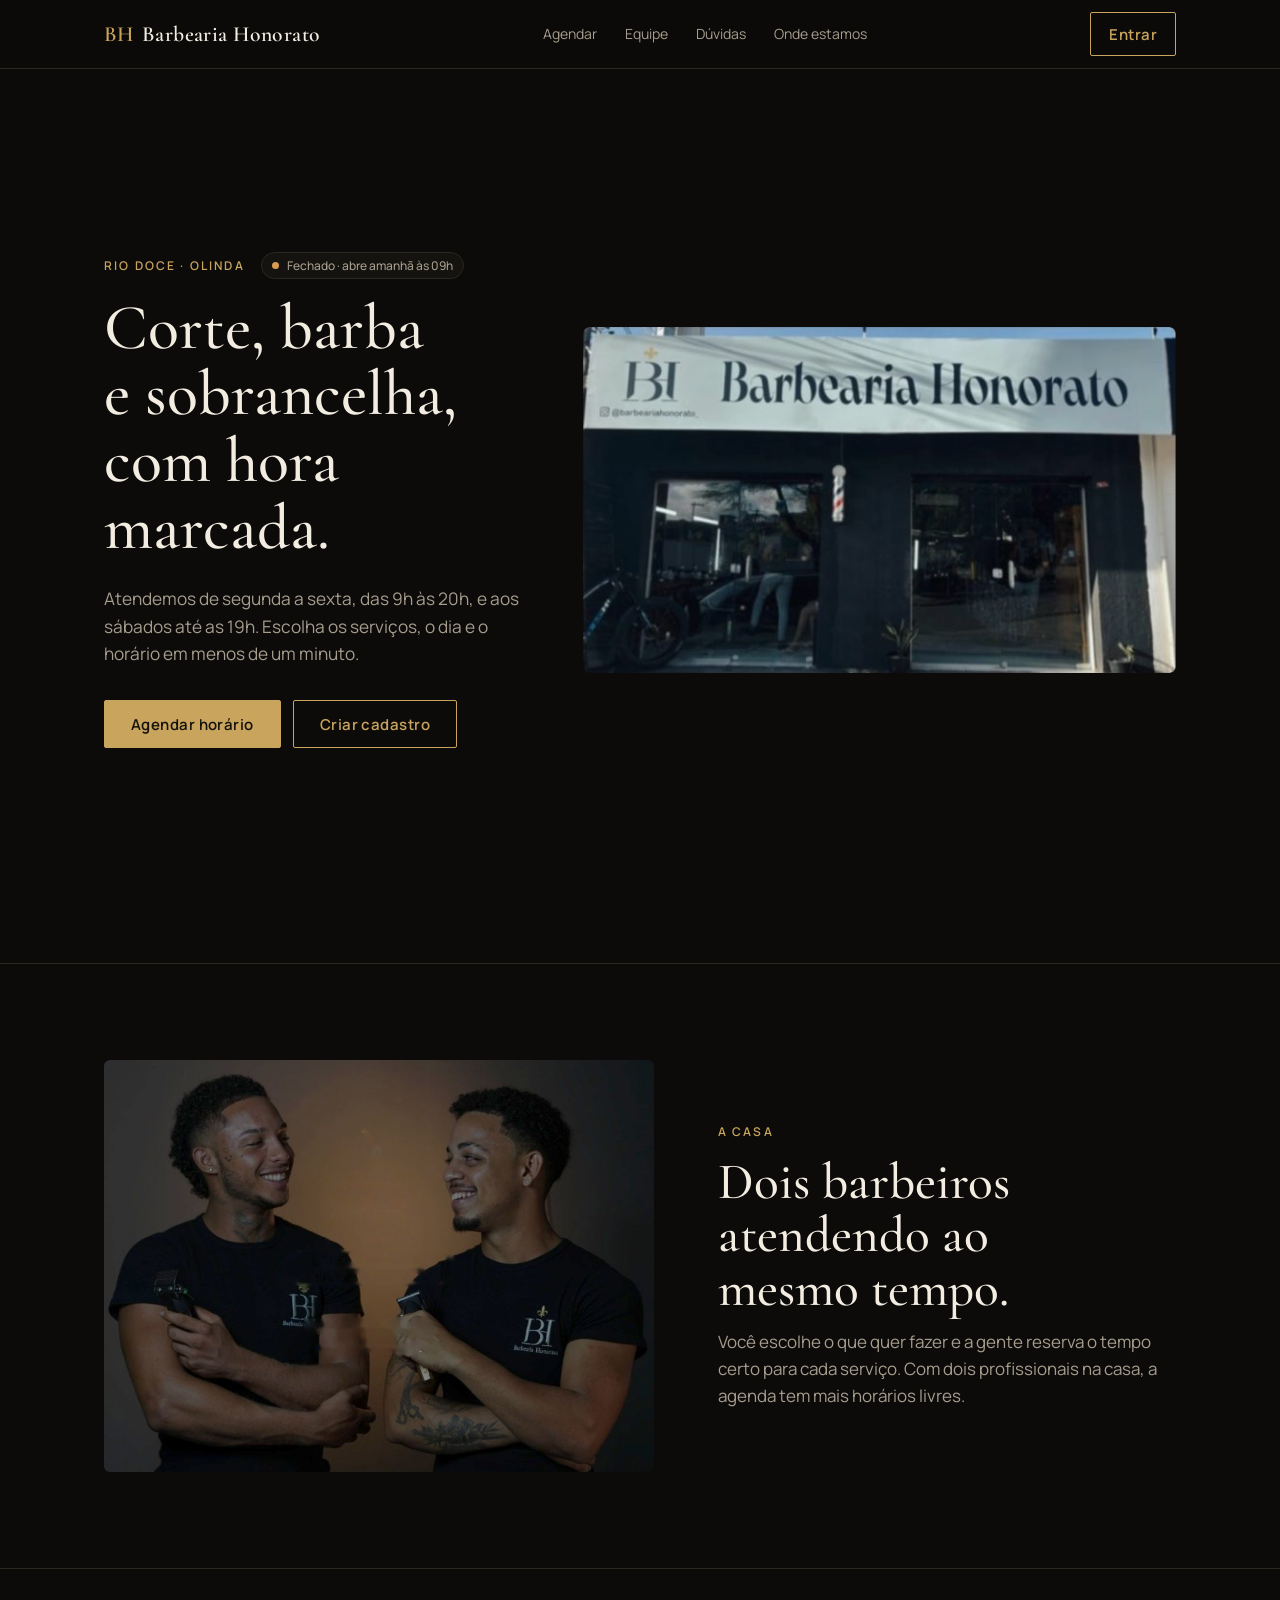
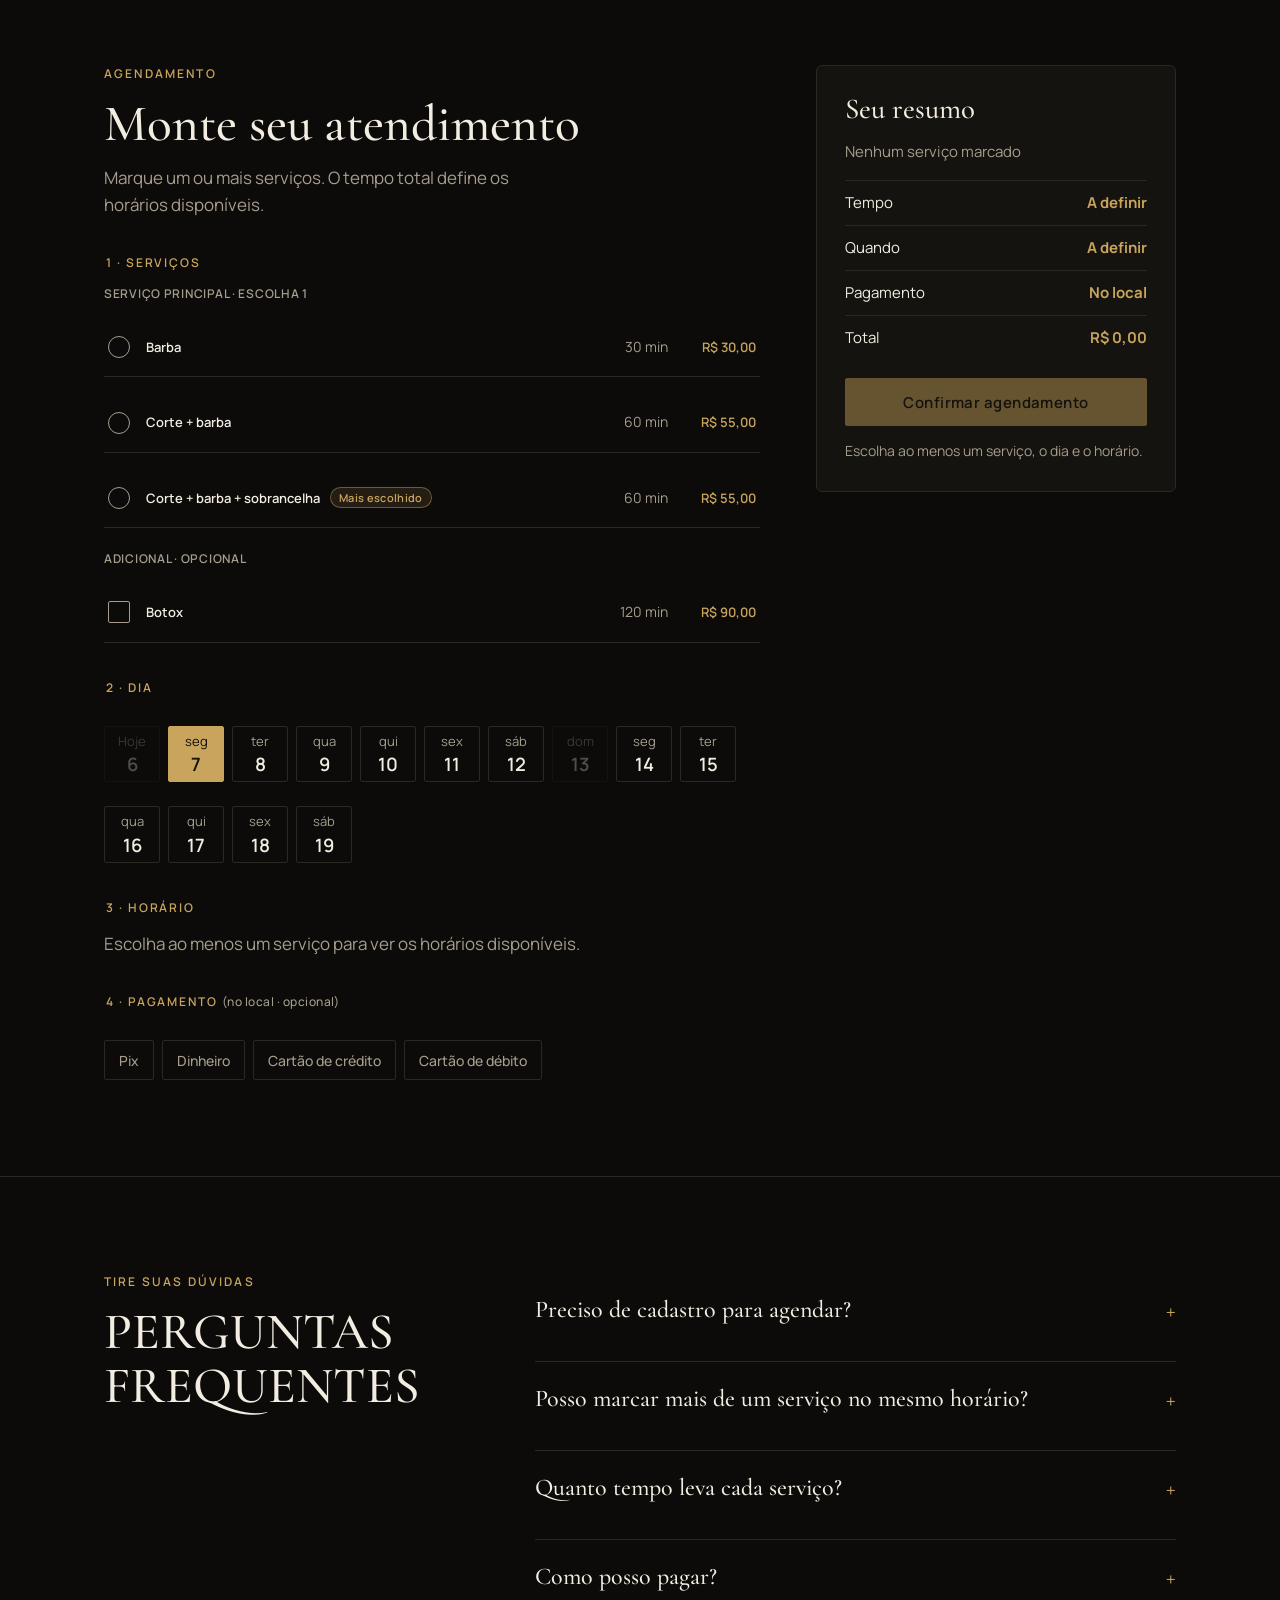
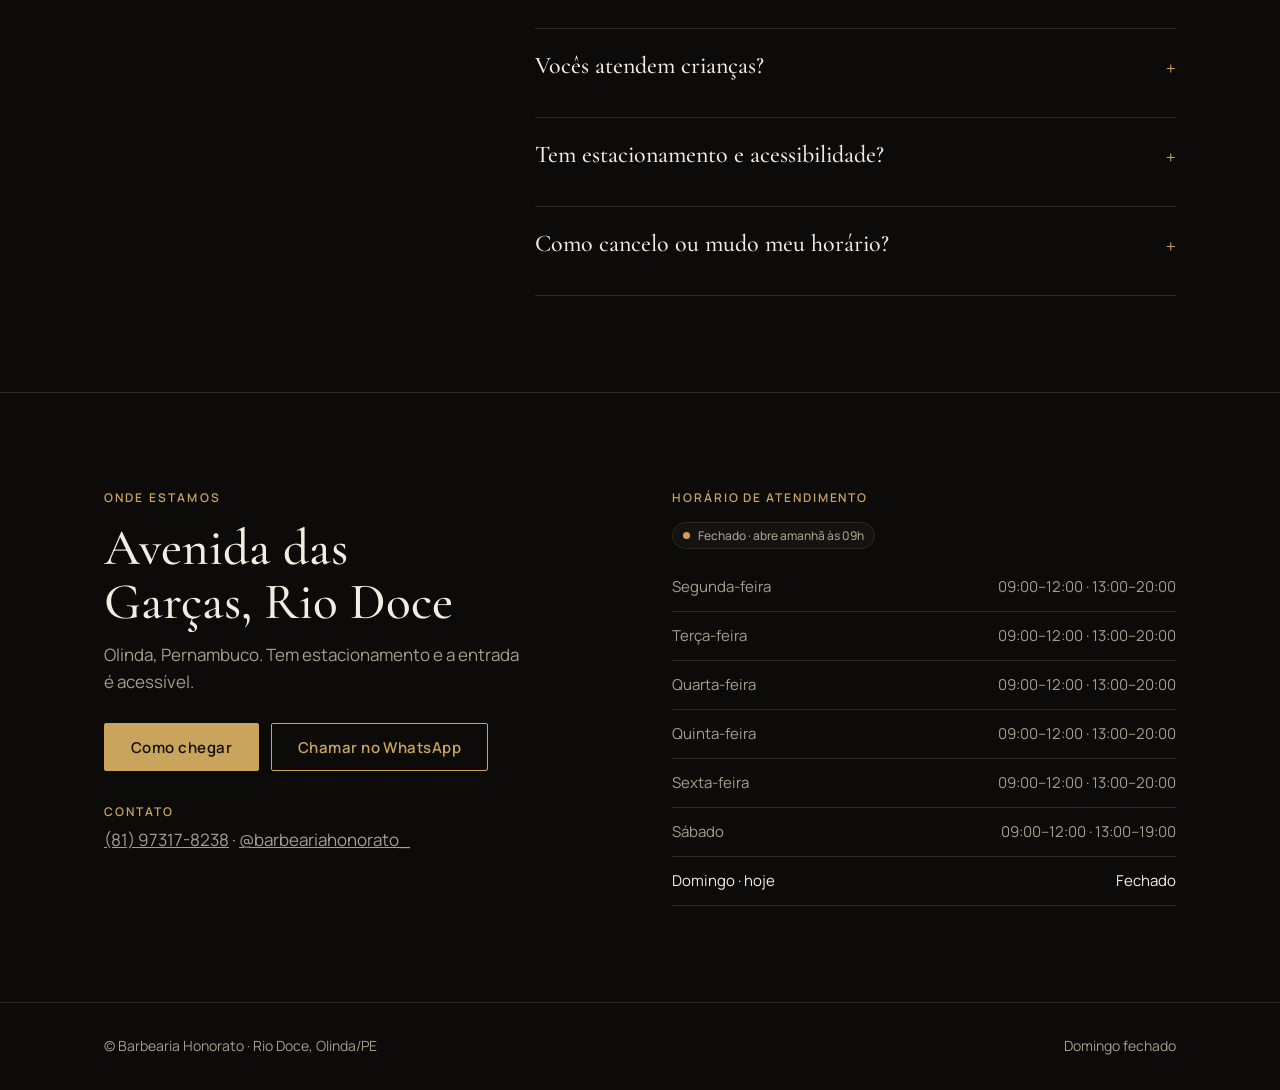
==== commit 71d7047f: "melhorando o agendamento" ====
--- a/index.html
+++ b/index.html
@@ -34,7 +34,10 @@
         <section class="hero">
             <div class="w">
                 <div>
-                    <span class="k" data-enter>Rio Doce · Olinda</span>
+                    <div class="hero-meta" data-enter>
+                        <span class="k">Rio Doce · Olinda</span>
+                        <span class="status-pill" data-live-status></span>
+                    </div>
                     <h1 data-enter="2">Corte, barba e sobrancelha, com hora marcada.</h1>
                     <p data-enter="3">Atendemos de segunda a sexta, das 9h às 20h, e aos sábados até as 19h. Escolha os
                         serviços, o dia e o horário em menos de um minuto.</p>
@@ -83,16 +86,11 @@
                     </fieldset>
                     <fieldset>
                         <legend>3 · Horário</legend>
-                        <div class="chips" id="slots" aria-live="polite"></div>
-                    </fieldset>
-                    <fieldset>
-                        <legend class="s">4 · Pagamento</legend>
-                        <div class="pills">
-                            <span>Pix</span>
-                            <span>Dinheiro</span>
-                            <span>Cartão de crédito</span>
-                            <span>Cartão de débito</span>
-                        </div>
+                        <div class="slot-groups" id="slots" aria-live="polite"></div>
+                    </fieldset>
+                    <fieldset>
+                        <legend>4 · Pagamento <span class="legend-opt">(no local · opcional)</span></legend>
+                        <div class="chips pay-chips" id="pay"></div>
                     </fieldset>
 
                 </div>
@@ -101,6 +99,7 @@
                     <ul id="sl"></ul>
                     <div class="row"><span>Tempo</span><b id="st">A definir</b></div>
                     <div class="row"><span>Quando</span><b id="sw">A definir</b></div>
+                    <div class="row"><span>Pagamento</span><b id="spay">No local</b></div>
                     <div class="row"><span>Total</span><b id="sp">R$ 0,00</b></div>
                     <button class="b" id="ok" type="button" disabled>Confirmar agendamento</button>
                     <div class="msg" id="msg" role="status">Escolha ao menos um serviço, o dia e o horário.</div>
@@ -173,6 +172,7 @@
                 </div>
                 <div>
                     <h3 class="s" style="margin-top:0">Horário de atendimento</h3>
+                    <div class="status-pill loc-status" data-live-status></div>
                     <dl id="hrs"></dl>
                 </div>
             </div>
@@ -188,6 +188,14 @@
         </div>
     </footer>
 
+    <div class="mbar" id="mbar" hidden aria-live="polite">
+        <div class="mbar-info">
+            <strong id="mbar-main"></strong>
+            <small id="mbar-sub"></small>
+        </div>
+        <button class="b mbar-btn" id="mbar-btn" type="button">Ver horários</button>
+    </div>
+
     <nav class="tab" aria-label="Navegação principal">
         <a href="#agendar" data-t="agendar">
             <svg viewBox="0 0 24 24" aria-hidden="true">
--- a/style.css
+++ b/style.css
@@ -251,6 +251,61 @@
   font-size: 1.08rem;
 }
 
+.hero-meta {
+  display: flex;
+  align-items: center;
+  flex-wrap: wrap;
+  gap: 10px 16px;
+  margin-bottom: 16px;
+}
+
+.hero-meta .k {
+  margin-bottom: 0;
+}
+
+.status-pill {
+  display: inline-flex;
+  align-items: center;
+  gap: 8px;
+  padding: 4px 10px;
+  border: 1px solid var(--ln);
+  border-radius: 999px;
+  background: var(--s);
+  font: 500 12px Manrope, system-ui, sans-serif;
+  color: var(--m);
+}
+
+.status-pill:empty {
+  display: none;
+}
+
+.status-pill::before {
+  content: "";
+  width: 7px;
+  height: 7px;
+  border-radius: 50%;
+  flex: none;
+  background: var(--m);
+}
+
+.status-pill.is-open {
+  color: var(--t);
+  border-color: rgba(87, 184, 132, 0.35);
+}
+
+.status-pill.is-open::before {
+  background: #57b884;
+  box-shadow: 0 0 8px rgba(87, 184, 132, 0.55);
+}
+
+.status-pill.is-closed::before {
+  background: #d99b52;
+}
+
+.loc-status {
+  margin: 10px 0 14px;
+}
+
 .acts {
   display: flex;
   gap: 12px;
@@ -345,6 +400,25 @@
   text-transform: uppercase;
   color: var(--g);
   margin-bottom: 14px;
+}
+
+.legend-opt {
+  font-weight: 500;
+  letter-spacing: 0.04em;
+  text-transform: none;
+  color: var(--m);
+}
+
+.svc-group + .svc-group {
+  margin-top: 22px;
+}
+
+.svc-head {
+  font: 600 12px Manrope, system-ui, sans-serif;
+  letter-spacing: 0.06em;
+  text-transform: uppercase;
+  color: var(--m);
+  margin-bottom: 4px;
 }
 
 .svc {
@@ -368,6 +442,10 @@
   transition: background-color 0.16s, border-color 0.16s;
 }
 
+.svc.svc-single input {
+  border-radius: 50%;
+}
+
 .svc input:checked {
   background: var(--g);
   border-color: var(--g);
@@ -383,12 +461,40 @@
   transform: rotate(-45deg) translate(1px, -1px);
 }
 
-.svc b {
+.svc.svc-single input:checked::after {
+  width: 8px;
+  height: 8px;
+  border: 0;
+  border-radius: 50%;
+  background: #14100a;
+  transform: none;
+}
+
+.svc-name {
   flex: 1;
+  display: flex;
+  align-items: center;
+  flex-wrap: wrap;
+  gap: 6px 10px;
+}
+
+.svc-name b {
   font-weight: 600;
-}
-
-.svc span {
+  color: var(--t);
+}
+
+.svc-badge {
+  display: inline-block;
+  padding: 2px 8px;
+  border: 1px solid rgba(200, 164, 92, 0.45);
+  border-radius: 999px;
+  background: rgba(200, 164, 92, 0.12);
+  color: var(--g);
+  font: 600 11px Manrope, system-ui, sans-serif;
+  letter-spacing: 0.03em;
+}
+
+.svc > span {
   color: var(--m);
   font-size: 14px;
 }
@@ -472,6 +578,46 @@
   min-height: 46px;
   font: 600 15px Manrope, system-ui, sans-serif;
   color: var(--t);
+}
+
+.slot-groups {
+  display: flex;
+  flex-direction: column;
+  gap: 18px;
+}
+
+.slot-group-title {
+  font: 600 12px Manrope, system-ui, sans-serif;
+  letter-spacing: 0.12em;
+  text-transform: uppercase;
+  color: var(--m);
+  margin-bottom: 8px;
+}
+
+.slot-last {
+  display: block;
+  margin-top: 2px;
+  font: 600 10px Manrope, system-ui, sans-serif;
+  letter-spacing: 0.04em;
+  text-transform: uppercase;
+  color: var(--g);
+}
+
+.chip input:checked + span .slot-last {
+  color: #14100a;
+}
+
+.chip.pay span {
+  min-width: auto;
+  min-height: 40px;
+  padding: 6px 14px;
+  font: 500 14px Manrope, system-ui, sans-serif;
+  color: var(--m);
+}
+
+.chip.pay input:checked + span {
+  color: #14100a;
+  font-weight: 600;
 }
 
 .sum {
@@ -772,6 +918,41 @@
   width: 100%;
 }
 
+.dlg-badge {
+  display: inline-flex;
+  align-items: center;
+  gap: 6px;
+  margin-bottom: 10px;
+  padding: 4px 10px;
+  border: 1px solid rgba(200, 164, 92, 0.45);
+  border-radius: 999px;
+  background: rgba(200, 164, 92, 0.14);
+  color: var(--g);
+  font: 600 12px Manrope, system-ui, sans-serif;
+  letter-spacing: 0.06em;
+  text-transform: uppercase;
+}
+
+.dlg-note {
+  margin-top: 14px;
+  font-size: 13px;
+  color: var(--m);
+  text-align: center;
+}
+
+.dlg-link {
+  display: block;
+  width: 100%;
+  margin-top: 6px;
+  padding: 10px;
+  background: none;
+  border: 0;
+  color: var(--g);
+  font: 600 14px Manrope, system-ui, sans-serif;
+  cursor: pointer;
+  text-align: center;
+}
+
 .x {
   position: absolute;
   right: 12px;
@@ -905,11 +1086,25 @@
   color: var(--g);
 }
 
+.ap.is-past {
+  opacity: 0.78;
+}
+
+.acc-sub {
+  margin-top: 32px;
+  margin-bottom: 8px;
+  font: 600 12px Manrope, system-ui, sans-serif;
+  letter-spacing: 0.16em;
+  text-transform: uppercase;
+  color: var(--g);
+}
+
 /* ==========================================================================
    Barra de Navegação Inferior (Mobile) & Responsividade
    ========================================================================== */
 
-.tab {
+.tab,
+.mbar {
   display: none;
 }
 
@@ -924,6 +1119,53 @@
 
   body {
     padding-bottom: 72px;
+  }
+
+  body.has-mbar {
+    padding-bottom: 142px;
+  }
+
+  .mbar {
+    display: flex;
+    align-items: center;
+    justify-content: space-between;
+    gap: 12px;
+    position: fixed;
+    left: 0;
+    right: 0;
+    bottom: calc(64px + env(safe-area-inset-bottom, 0px));
+    z-index: 6;
+    background: rgba(21, 19, 15, 0.96);
+    backdrop-filter: blur(10px);
+    border-top: 1px solid rgba(200, 164, 92, 0.45);
+    padding: 10px max(16px, env(safe-area-inset-right, 0px)) 10px
+      max(16px, env(safe-area-inset-left, 0px));
+  }
+
+  .mbar-info {
+    min-width: 0;
+  }
+
+  .mbar-info strong {
+    display: block;
+    font-size: 14px;
+    color: var(--t);
+  }
+
+  .mbar-info small {
+    display: block;
+    font-size: 12px;
+    color: var(--m);
+    white-space: nowrap;
+    overflow: hidden;
+    text-overflow: ellipsis;
+  }
+
+  .mbar-btn {
+    min-height: 42px;
+    padding: 0 18px;
+    font-size: 14px;
+    flex: none;
   }
 
   .tab {
